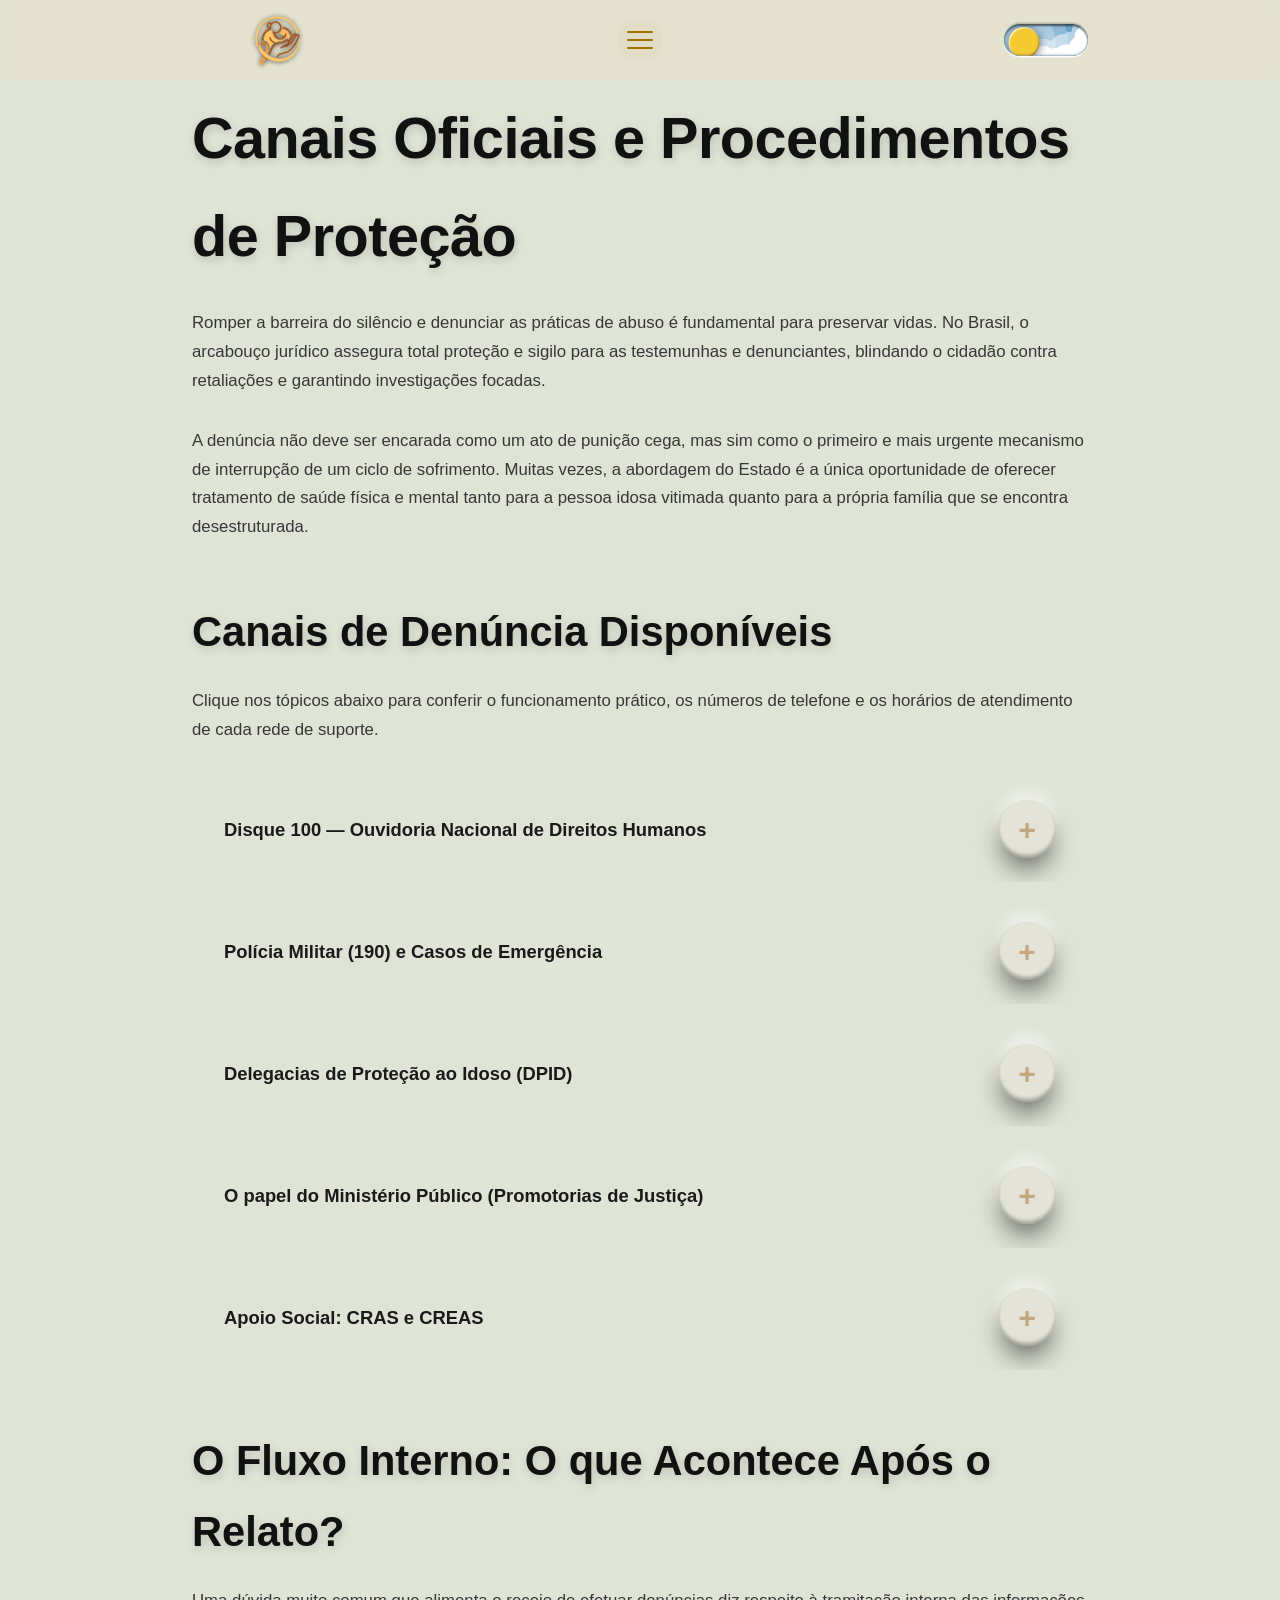
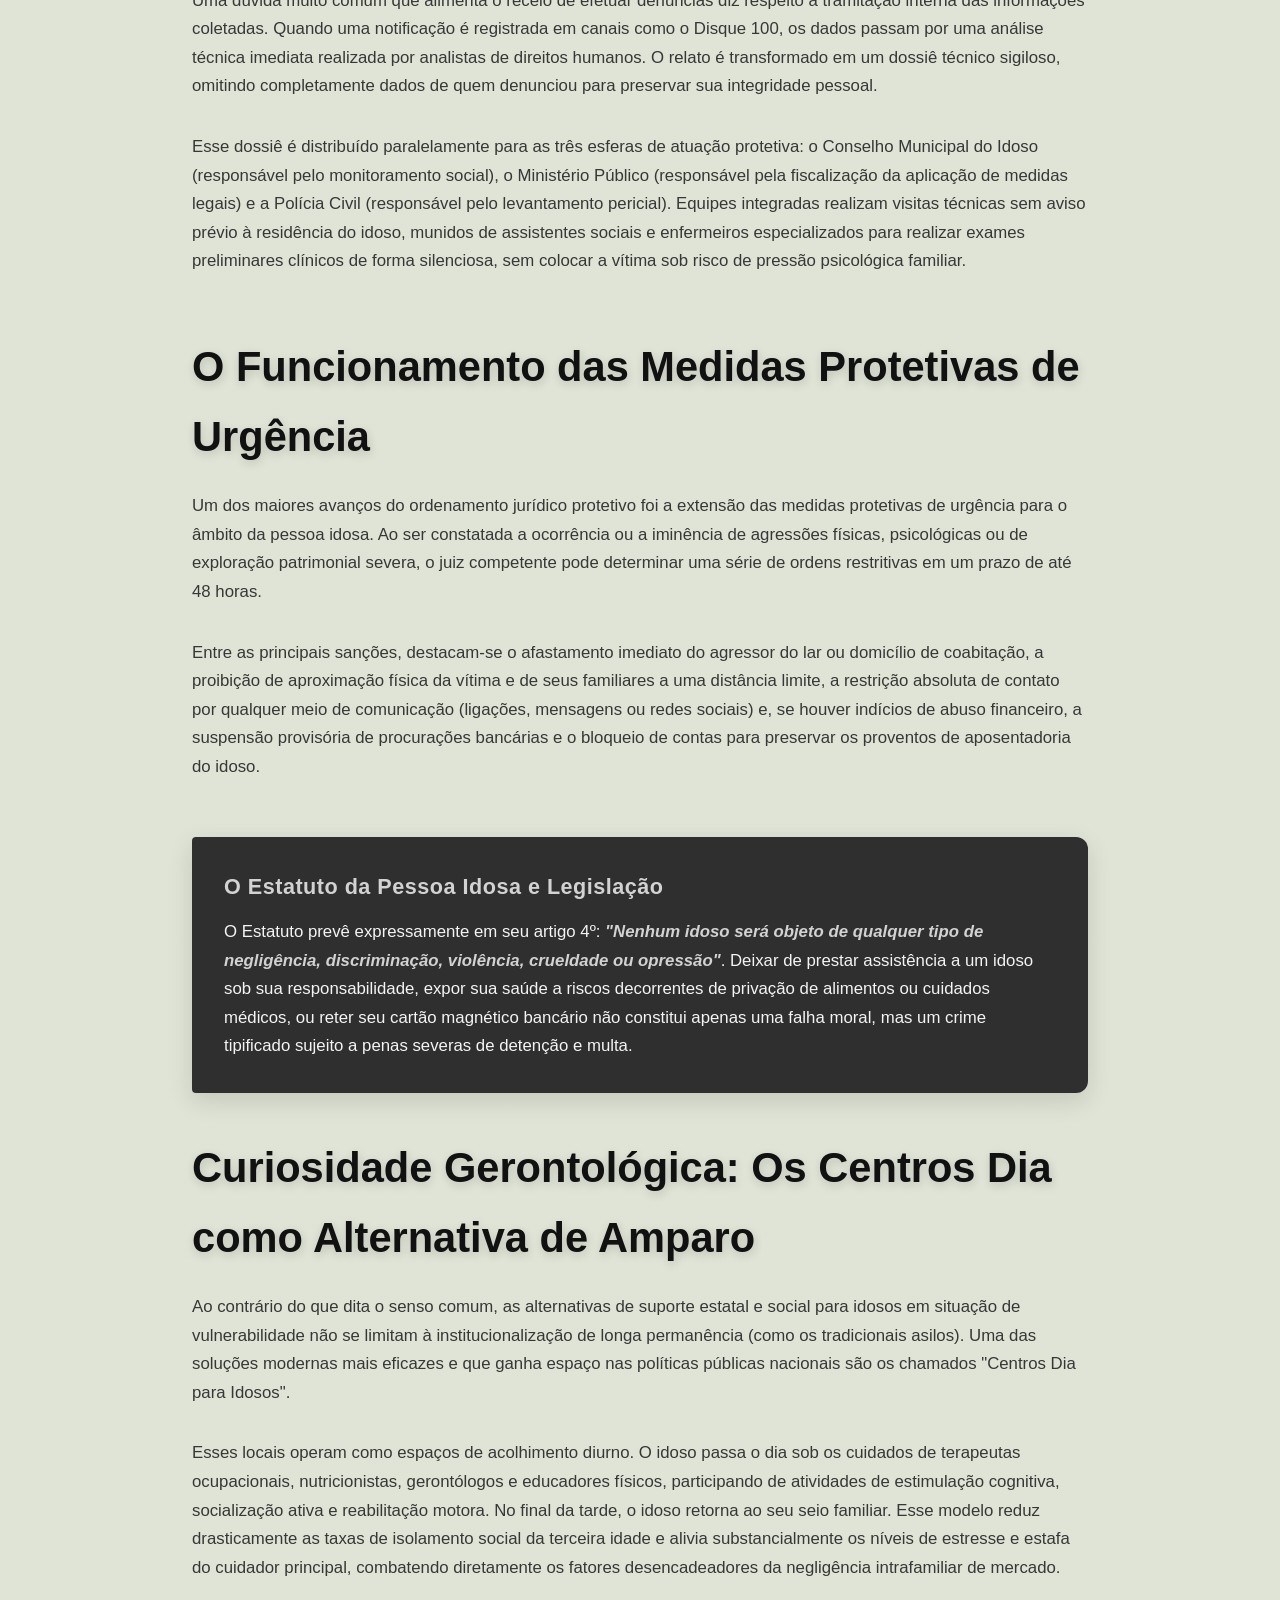
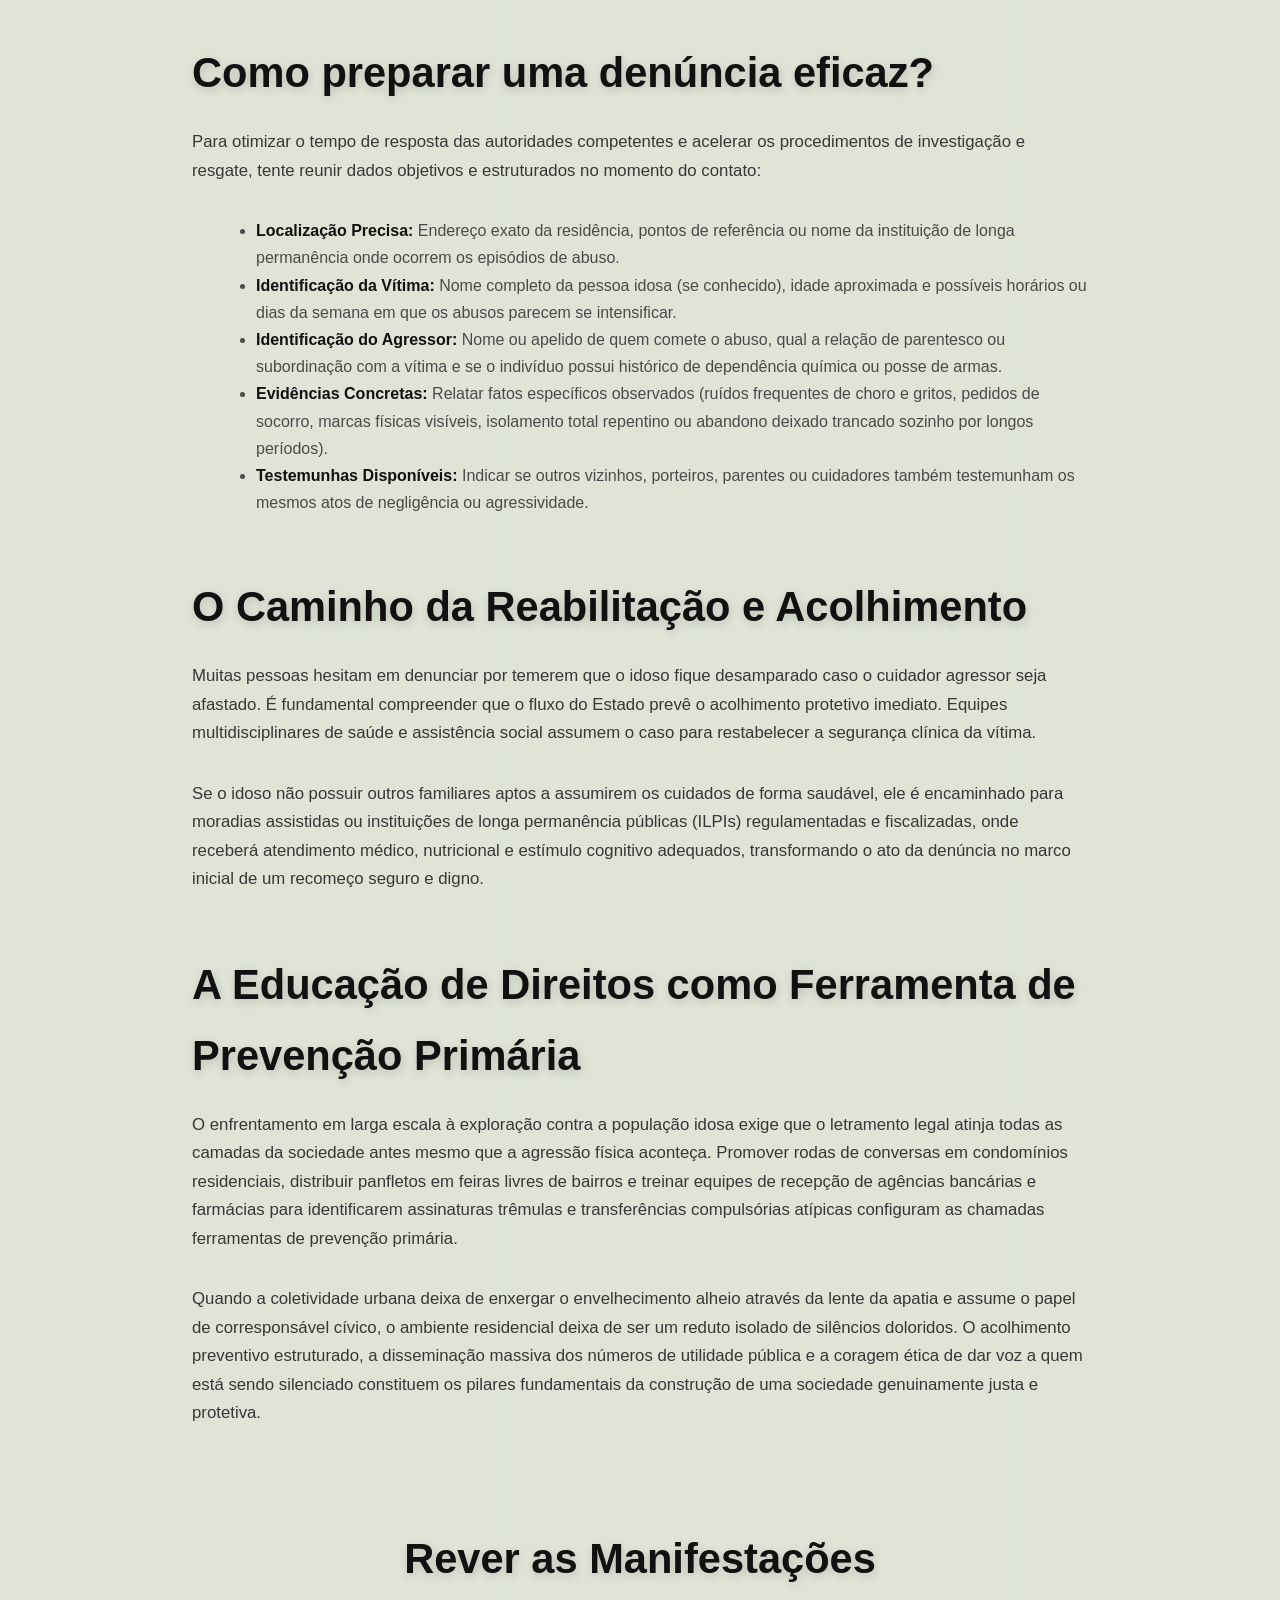
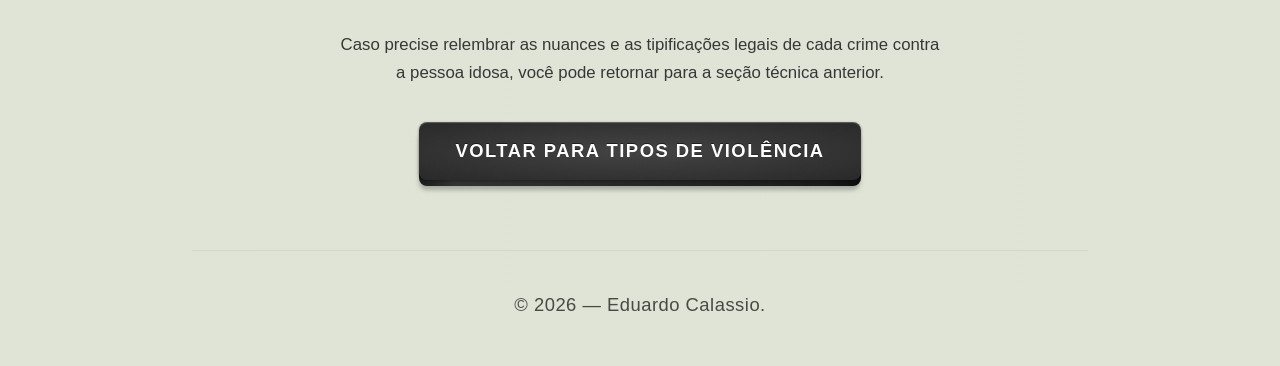
==== denuncie.html @ 426f98dd "first commit" ====
<!DOCTYPE html>
<html lang="pt-BR">

<head>
    <meta charset="UTF-8">
    <meta name="viewport" content="width=device-width, initial-scale=1.0">
    <title>Canais de Denúncia e Redes de Apoio — Agir</title>
    <link rel="stylesheet" href="style.css">
</head>

<body>

    <header id="mainHeader">
    <nav class="navbar-container">
        <div class="nav-column left">
            <a href="index.html" class="logo-nav">
                <img src="assets/logo (2).png" alt="Logotipo">
            </a>
        </div>

        <div class="nav-column center">
            <button class="menu-toggle" id="menuToggle" aria-label="Abrir menu de navegação">
                <span class="bar"></span>
                <span class="bar"></span>
                <span class="bar"></span>
            </button>
        </div>

        <div class="nav-column right">
            <button class="toggle theme-toggle-btn" id="theme-toggle" aria-pressed="false" title="Toggle Dark Mode">
                <span class="toggle__content">
                    <svg aria-hidden="true" class="toggle__backdrop" xmlns="http://www.w3.org/2000/svg" fill="none" viewBox="0 0 290 228">
                        <g class="clouds">
                            <path fill="#D9D9D9" d="M335 147.5c0 27.89-22.61 50.5-50.5 50.5a50.78 50.78 0 0 1-9.29-.853c-2.478 12.606-10.595 23.188-21.615 29.011C245.699 243.749 228.03 256 207.5 256a50.433 50.433 0 0 1-16.034-2.599A41.811 41.811 0 0 1 166 262a41.798 41.798 0 0 1-22.893-6.782A42.21 42.21 0 0 1 135 256a41.82 41.82 0 0 1-19.115-4.592A41.84 41.84 0 0 1 88 262c-1.827 0-3.626-.117-5.391-.343C74.911 270.448 63.604 276 51 276c-23.196 0-42-18.804-42-42s18.804-42 42-42c1.827 0 3.626.117 5.391.343C64.089 183.552 75.396 178 88 178a41.819 41.819 0 0 1 19.115 4.592C114.532 176.002 124.298 172 135 172a41.798 41.798 0 0 1 22.893 6.782 42.066 42.066 0 0 1 7.239-.773C174.137 164.159 189.749 155 207.5 155c.601 0 1.199.01 1.794.031A41.813 41.813 0 0 1 234 147h.002c.269-27.66 22.774-50 50.498-50 27.89 0 50.5 22.61 50.5 50.5Z" />
                        </g>
                    </svg>
                    <span aria-hidden="true" class="pilot__container">
                        <span class="pilot-bear">
                            <svg xmlns="http://www.w3.org/2000/svg" xmlns:xlink="http://www.w3.org/1999/xlink" fill="none" viewBox="0 0 1448 938">
                                <mask id="a" fill="#fff"><path fill-rule="evenodd" d="M869.02 210.61c16.067-3.967 27.98-18.476 27.98-35.768C897 154.495 880.505 138 860.158 138c-14.337 0-26.761 8.19-32.85 20.146C815.313 151.674 801.586 148 787 148h-20c-14.52 0-28.19 3.641-40.146 10.059C720.749 146.15 708.351 138 694.048 138c-20.347 0-36.842 16.495-36.842 36.842 0 17.222 11.818 31.685 27.787 35.72A85.104 85.104 0 0 0 682 233v225c0 12.15 9.85 22 22 22h44c12.15 0 22-9.85 22-22v-28.69a41.072 41.072 0 0 0 14 .174V458c0 12.15 9.85 22 22 22h44c12.15 0 22-9.85 22-22v-74.797a28.992 28.992 0 0 0 6.946-5.137l44.548-44.548c11.325-11.325 11.325-29.687 0-41.012s-29.687-11.325-41.012 0L872 302.988V233a85.094 85.094 0 0 0-2.98-22.39Z" clip-rule="evenodd"/></mask>
                                <path fill="#AF7128" fill-rule="evenodd" d="M869.02 210.61c16.067-3.967 27.98-18.476 27.98-35.768C897 154.495 880.505 138 860.158 138c-14.337 0-26.761 8.19-32.85 20.146C815.313 151.674 801.586 148 787 148h-20c-14.52 0-28.19 3.641-40.146 10.059C720.749 146.15 708.351 138 694.048 138c-20.347 0-36.842 16.495-36.842 36.842 0 17.222 11.818 31.685 27.787 35.72A85.104 85.104 0 0 0 682 233v225c0 12.15 9.85 22 22 22h44c12.15 0 22-9.85 22-22v-28.69a41.072 41.072 0 0 0 14 .174V458c0 12.15 9.85 22 22 22h44c12.15 0 22-9.85 22-22v-74.797a28.992 28.992 0 0 0 6.946-5.137l44.548-44.548c11.325-11.325 11.325-29.687 0-41.012s-29.687-11.325-41.012 0L872 302.988V233a85.094 85.094 0 0 0-2.98-22.39Z" clip-rule="evenodd"/>
                                <path fill="#000" d="m869.02 210.61-5.789 1.577-1.614-5.929 5.965-1.473 1.438 5.825Zm-41.712-52.464 5.347 2.723-2.789 5.476-5.407-2.918 2.849-5.281Zm-100.454-.087 2.838 5.287-5.388 2.892-2.789-5.442 5.339-2.737Zm-41.861 52.503 1.47-5.817 5.928 1.498-1.61 5.899-5.788-1.58ZM770 429.31h-6v-7.218l7.097 1.319L770 429.31Zm14 .174-.95-5.925 6.95-1.114v7.039h-6Zm88-46.281h-6v-3.613l3.194-1.69 2.806 5.303Zm6.946-5.137 4.243 4.243-4.243-4.243Zm44.548-44.548-4.243-4.242 4.243 4.242Zm0-41.012 4.243-4.242-4.243 4.242Zm-41.012 0 4.242 4.243-4.242-4.243ZM872 302.988l4.243 4.243L866 317.473v-14.485h6Zm31-128.146c0 20.116-13.859 36.98-32.541 41.593l-2.877-11.65c13.45-3.321 23.418-15.476 23.418-29.943h12ZM860.158 132C883.819 132 903 151.181 903 174.842h-12C891 157.808 877.192 144 860.158 144v-12Zm-38.197 23.424C829.034 141.535 843.478 132 860.158 132v12c-11.993 0-22.399 6.845-27.503 16.869l-10.694-5.445ZM787 142c15.605 0 30.309 3.933 43.157 10.866l-5.698 10.561C813.318 157.415 800.567 154 787 154v-12Zm-20 0h20v12h-20v-12Zm-42.984 10.773C736.823 145.897 751.465 142 767 142v12c-13.506 0-26.203 3.384-37.308 9.346l-5.676-10.573ZM694.048 132c16.64 0 31.054 9.488 38.145 23.322l-10.678 5.474C716.397 150.812 706.013 144 694.048 144v-12Zm-42.842 42.842c0-23.661 19.181-42.842 42.842-42.842v12c-17.033 0-30.842 13.808-30.842 30.842h-12Zm32.317 41.537c-18.569-4.692-32.317-21.502-32.317-41.537h12c0 14.409 9.888 26.524 23.257 29.903l-2.94 11.634ZM676 233c0-8.305 1.114-16.36 3.205-24.018l11.576 3.16A79.096 79.096 0 0 0 688 233h-12Zm0 133V233h12v133h-12Zm0 45v-45h12v45h-12Zm0 47v-47h12v47h-12Zm28 28c-15.464 0-28-12.536-28-28h12c0 8.837 7.163 16 16 16v12Zm44 0h-44v-12h44v12Zm28-28c0 15.464-12.536 28-28 28v-12c8.837 0 16-7.163 16-16h12Zm0-28.69V458h-12v-28.69h12Zm1.5 6.69c-2.925 0-5.798-.27-8.597-.791l2.194-11.798a34.98 34.98 0 0 0 6.403.589v12Zm7.45-.592a47.08 47.08 0 0 1-7.45.592v-12c1.887 0 3.74-.151 5.55-.441l1.9 11.849ZM778 458v-28.516h12V458h-12Zm28 28c-15.464 0-28-12.536-28-28h12c0 8.837 7.163 16 16 16v12Zm44 0h-44v-12h44v12Zm28-28c0 15.464-12.536 28-28 28v-12c8.837 0 16-7.163 16-16h12Zm0-47v47h-12v-47h12Zm0-27.797V411h-12v-27.797h12Zm-8.806-5.303a23.032 23.032 0 0 0 5.51-4.076l8.485 8.485a35.013 35.013 0 0 1-8.382 6.197l-5.613-10.606Zm5.51-4.076 44.547-44.548 8.486 8.485-44.548 44.548-8.485-8.485Zm44.547-44.548c8.982-8.982 8.982-23.545 0-32.527l8.486-8.485c13.668 13.668 13.668 35.829 0 49.497l-8.486-8.485Zm0-32.527c-8.982-8.982-23.545-8.982-32.527 0l-8.485-8.485c13.668-13.669 35.829-13.669 49.498 0l-8.486 8.485Zm-32.527 0-10.481 10.482-8.486-8.486 10.482-10.481 8.485 8.485ZM878 233v69.988h-12V233h12Zm-3.191-23.966A91.065 91.065 0 0 1 878 233h-12c0-7.212-.965-14.189-2.769-20.813l11.578-3.153Z" mask="url(#a)"/>
                                <path fill="#FF1E1E" d="M821.678 205.665h-88.371v13.25h88.371z"/>
                                <path fill="#000" fill-rule="evenodd" d="M709.7 164.481c-17.939 14.394-28.018 37.148-28.018 57.504h61.648c.087-13.669 11.194-24.723 24.883-24.723h18.56c13.689 0 24.796 11.054 24.883 24.723H873c0-20.356-10.078-43.11-28.018-57.504C827.043 150.086 802.711 142 777.341 142c-25.37 0-49.701 8.086-67.641 22.481Z" clip-rule="evenodd"/>
                                <path fill="url(#b)" fill-opacity=".4" fill-rule="evenodd" d="M709.7 164.481c-17.939 14.394-28.018 37.148-28.018 57.504h61.648c.087-13.669 11.194-24.723 24.883-24.723h18.56c13.689 0 24.796 11.054 24.883 24.723H873c0-20.356-10.078-43.11-28.018-57.504C827.043 150.086 802.711 142 777.341 142c-25.37 0-49.701 8.086-67.641 22.481Z" clip-rule="evenodd"/>
                                <circle cx="8.079" cy="8.079" r="8.079" fill="#000" transform="matrix(-1 0 0 1 730.414 240)"/>
                                <circle cx="8.079" cy="8.079" r="8.079" fill="#000" transform="matrix(-1 0 0 1 839 240)"/>
                                <path fill="#000" d="M755.835 262.683c0 8.21 9.868 17.451 20.845 17.451 10.977 0 20.845-9.241 20.845-17.451s-9.868-12.281-20.845-12.281c-10.977 0-20.845 4.071-20.845 12.281Z"/>
                                <path stroke="#000" stroke-linecap="round" stroke-width="6" d="M738 464v12m-24-12v12m127-12v12m-24-12v12"/>
                                <path fill="#707070" stroke="#000" stroke-width="6" d="M687 370v16h183v-16zm0-54v16h183v-16z"/>
                                <path fill="#D9D9D9" stroke="#000" stroke-width="6" d="M795 370h-28v16h28zm76-69h-16v95h16zm-172 0h-16v95h16z"/>
                                <rect width="74.266" height="52" x="-3" y="3" fill="#AF7128" stroke="#000" stroke-width="6" rx="26" transform="matrix(-1 0 0 1 732 316)"/>
                                <path fill="#000" d="M722 354a3 3 0 1 1 0-6v6Zm12 0h-12v-6h12v6Zm-12-12a3 3 0 1 1 0-6v6Zm12 0h-12v-6h12v6Z"/>
                                <path fill="#494949" d="m323.749 728.949 12.392-12.694 157.087 153.35-12.392 12.694z"/>
                                <path fill="#494949" d="m468.695 876.651-11.898-13.158 162.83-147.237 11.899 13.158z"/>
                                <path fill="#6FB7D6" fill-opacity=".53" d="M415 372.657 643.398 213v159.657H415Z"/>
                                <path fill="url(#c)" fill-opacity=".4" d="M415 372.657 643.398 213v159.657H415Z"/>
                                <path fill="#000" d="M59.871 212.892H95.35v656.367H59.871z"/>
                                <path fill="#000" d="M106.438 523.336v35.479H59.871v-35.479z"/>
                                <path fill="#FE1616" d="M59.871 212.892H95.35v35.479H59.871zm0 620.888H95.35v35.479H59.871z"/>
                                <ellipse cx="59.871" cy="539.966" fill="url(#d)" rx="59.871" ry="38.806"/>
                                <path fill="#5B5B5B" d="M106.438 441.29h53.219v199.571h-53.219z"/>
                                <path fill="#D9D9D9" fill-rule="evenodd" d="M1359.3 372.549H159.657v337.053H949.06l410.24-236.853v-100.2Z" clip-rule="evenodd"/>
                                <path fill="url(#e)" fill-opacity=".4" fill-rule="evenodd" d="M1359.3 372.549H159.657v337.053H949.06l410.24-236.853v-100.2Z" clip-rule="evenodd"/>
                                <path fill="url(#f)" d="M281.617 408.028h263.877v263.877H281.617z"/>
                                <path fill="#FF0B0B" d="M192.919 709.602h443.492V798.3H192.919z"/>
                                <path fill="url(#g)" fill-opacity=".3" d="M192.919 709.602h443.492V798.3H192.919z"/>
                                <path fill="#FF0B0B" d="M192.919.016h443.492v88.698H192.919z"/>
                                <path fill="url(#h)" fill-opacity=".28" d="M192.919.016h443.492v88.698H192.919z"/>
                                <path fill="#FF0B0B" d="M1175.25 396.941h221.746v44.349H1175.25z"/>
                                <path fill="url(#i)" fill-opacity=".2" d="M1175.25 396.941h221.746v44.349H1175.25z"/>
                                <path fill="#F20000" d="M1301.65 212.892H1448l-90.92 159.657h-148.57l93.14-159.657Z"/>
                                <path fill="url(#j)" fill-opacity=".2" d="M1301.65 212.892H1448l-90.92 159.657h-148.57l93.14-159.657Z"/>
                                <circle cx="476.754" cy="869.259" r="68.741" fill="url(#k)"/>
                                <path fill="#494949" d="M223.963 88.714h33.262v620.888h-33.262zm345.923 0h33.262v620.888h-33.262z"/>
                                <defs>
                                    <linearGradient id="b" x1="682" x2="860" y1="205" y2="182" gradientUnits="userSpaceOnUse"><stop stop-color="#fff"/><stop offset=".375" stop-color="#fff" stop-opacity="0"/></linearGradient>
                                    <linearGradient id="c" x1="444" x2="643" y1="325" y2="321" gradientUnits="userSpaceOnUse"><stop stop-color="#fff"/><stop offset=".443" stop-color="#fff" stop-opacity="0"/></linearGradient>
                                    <linearGradient id="d" x1="0" x2="119.743" y1="541.075" y2="541.075" gradientUnits="userSpaceOnUse"><stop offset=".25" stop-color="#FF2626"/><stop offset=".25"/></linearGradient>
                                    <linearGradient id="e" x1="1232" x2="160" y1="521" y2="521" gradientUnits="userSpaceOnUse"><stop/><stop offset="1" stop-opacity="0"/></linearGradient>
                                    <linearGradient id="g" x1="626" x2="208" y1="754" y2="754" gradientUnits="userSpaceOnUse"><stop/><stop offset="1" stop-opacity="0"/></linearGradient>
                                    <linearGradient id="h" x1="636" x2="193" y1="44" y2="44" gradientUnits="userSpaceOnUse"><stop/><stop offset="1" stop-opacity="0"/></linearGradient>
                                    <linearGradient id="i" x1="1380" x2="1028" y1="419" y2="419" gradientUnits="userSpaceOnUse"><stop/><stop offset="1" stop-opacity="0"/></linearGradient>
                                    <linearGradient id="j" x1="1362" x2="1156" y1="273" y2="279" gradientUnits="userSpaceOnUse"><stop/><stop offset="1" stop-opacity="0"/></linearGradient>
                                    <radialGradient id="k" cx="0" cy="0" r="1" gradientTransform="rotate(90 -196.253 673.007) scale(68.7412)" gradientUnits="userSpaceOnUse"><stop offset=".51" stop-color="#fff"/><stop offset=".51"/></radialGradient>
                                    <pattern id="f" width="1" height="1" patternContentUnits="objectBoundingBox"><use xlink:href="#l" transform="scale(.0033)"/></pattern>
                                    <image xlink:href="[data-uri]" id="l" width="300" height="300"/></defs>
                            </svg>
                        </span>
                    </span>
                    <svg aria-hidden="true" class="toggle__backdrop" xmlns="http://www.w3.org/2000/svg" fill="none" viewBox="0 0 290 228">
                        <g class="clouds">
                            <path fill="#fff" d="M328 167.5c0 15.214-7.994 28.56-20.01 36.068.007.31.01.621.01.932 0 23.472-19.028 42.5-42.5 42.5-3.789 0-7.461-.496-10.957-1.426C249.671 263.676 233.141 277 213.5 277a42.77 42.77 0 0 1-7.702-.696C198.089 284.141 187.362 289 175.5 289a42.338 42.338 0 0 1-27.864-10.408A42.411 42.411 0 0 1 133.5 281c-4.36 0-8.566-.656-12.526-1.876C113.252 287.066 102.452 292 90.5 292a42.388 42.388 0 0 1-15.8-3.034A42.316 42.316 0 0 1 48.5 298C25.028 298 6 278.972 6 255.5S25.028 213 48.5 213a42.388 42.388 0 0 1 15.8 3.034A42.316 42.316 0 0 1 90.5 207c4.36 0 8.566.656 12.526 1.876C110.748 200.934 121.548 196 133.5 196a42.338 42.338 0 0 1 27.864 10.408A42.411 42.411 0 0 1 175.5 204c2.63 0 5.204.239 7.702.696C190.911 196.859 201.638 192 213.5 192c3.789 0 7.461.496 10.957 1.426 2.824-10.491 9.562-19.377 18.553-24.994-.007-.31-.01-.621-.01-.932 0-23.472 19.028-42.5 42.5-42.5s42.5 19.028 42.5 42.5Z" />
                        </g>
                    </svg>
                    <span class="toggle__indicator-wrapper">
                        <span class="toggle__indicator">
                            <span class="toggle__star">
                                <span class="sun">
                                    <span class="moon">
                                        <span class="moon__crater"></span>
                                        <span class="moon__crater"></span>
                                        <span class="moon__crater"></span>
                                    </span>
                                </span>
                            </span>
                        </span>
                    </span>
                    <svg aria-hidden="true" class="toggle__backdrop" xmlns="http://www.w3.org/2000/svg" fill="none" viewBox="0 0 290 228">
                        <g><g class="stars"><g><path fill="#fff" fill-rule="evenodd" d="M61 11.5a.75.75 0 0 1 .721.544l.813 2.846a3.75 3.75 0 0 0 2.576 2.576l2.846.813a.75.75 0 0 1 0 1.442l-2.846.813a3.749 3.749 0 0 0-2.576 2.576l-.813 2.846a.75.75 0 0 1-1.442 0l-.813-2.846a3.749 3.749 0 0 0-2.576-2.576l-2.846-.813a.75.75 0 0 1 0-1.442l2.846-.813a3.749 3.749 0 0 0 2.576-2.576l.813-2.846A.75.75 0 0 1 61 11.5Z" clip-rule="evenodd" /></g><g><path fill="#fff" fill-rule="evenodd" d="M62.5 45.219a.329.329 0 0 1 .315.238l.356 1.245a1.641 1.641 0 0 0 1.127 1.127l1.245.356a.328.328 0 0 1 0 .63l-1.245.356a1.641 1.641 0 0 0-1.127 1.127l-.356 1.245a.328.328 0 0 1-.63 0l-.356-1.245a1.641 1.641 0 0 0-1.127-1.127l-1.245-.356a.328.328 0 0 1 0-.63l1.245-.356a1.641 1.641 0 0 0 1.127-1.127l.356-1.245a.328.328 0 0 1 .315-.238Z" clip-rule="evenodd" /></g><g><path fill="#fff" fill-rule="evenodd" d="M32 31.188a.28.28 0 0 1 .27.204l.305 1.067a1.405 1.405 0 0 0 .966.966l1.068.305a.28.28 0 0 1 0 .54l-1.068.305a1.405 1.405 0 0 0-.966.966l-.305 1.068a.28.28 0 0 1-.54 0l-.305-1.068a1.406 1.406 0 0 0-.966-.966l-1.067-.305a.28.28 0 0 1 0-.54l1.067-.305a1.406 1.406 0 0 0 .966-.966l.305-1.068a.281.281 0 0 1 .27-.203Z" clip-rule="evenodd" /></g><g><path fill="#fff" fill-rule="evenodd" d="M41.5 74.219a.329.329 0 0 1 .315.238l.356 1.245a1.641 1.641 0 0 0 1.127 1.127l1.245.356a.328.328 0 0 1 0 .63l-1.245.356a1.641 1.641 0 0 0-1.127 1.127l-.356 1.245a.328.328 0 0 1-.63 0l-.356-1.245a1.641 1.641 0 0 0-1.127-1.127l-1.245-.356a.328.328 0 0 1 0-.63l1.245-.356a1.641 1.641 0 0 0 1.127-1.127l.356-1.245a.328.328 0 0 1 .315-.238Z" clip-rule="evenodd" /></g><g><path fill="#fff" fill-rule="evenodd" d="M34 83.188a.28.28 0 0 1 .27.203l.305 1.068a1.405 1.405 0 0 0 .966.966l1.068.305a.28.28 0 0 1 0 .54l-1.068.305a1.405 1.405 0 0 0-.966.966l-.305 1.068a.28.28 0 0 1-.54 0l-.305-1.068a1.406 1.406 0 0 0-.966-.966l-1.068-.305a.28.28 0 0 1 0-.54l1.068-.305a1.406 1.406 0 0 0 .966-.966l.305-1.068a.281.281 0 0 1 .27-.204Z" clip-rule="evenodd" /></g><g><path fill="#fff" fill-rule="evenodd" d="M63 89.25a.375.375 0 0 1 .36.272l.407 1.423a1.874 1.874 0 0 0 1.288 1.288l1.423.406a.374.374 0 0 1 0 .722l-1.423.406a1.874 1.874 0 0 0-1.288 1.288l-.407 1.423a.374.374 0 0 1-.72 0l-.407-1.423a1.874 1.874 0 0 0-1.288-1.288l-1.423-.406a.374.374 0 0 1 0-.722l1.423-.406a1.874 1.874 0 0 0 1.288-1.288l.407-1.423a.376.376 0 0 1 .36-.272Z" clip-rule="evenodd" /></g><g><path fill="#fff" fill-rule="evenodd" d="M110.5 53.156a.236.236 0 0 1 .225.17l.254.89a1.174 1.174 0 0 0 .805.805l.89.254a.23.23 0 0 1 .122.084.233.233 0 0 1-.122.366l-.89.254a1.167 1.167 0 0 0-.805.805l-.254.89a.232.232 0 0 1-.225.17.235.235 0 0 1-.225-.17l-.254-.89a1.174 1.174 0 0 0-.805-.805l-.89-.254a.23.23 0 0 1-.122-.084.233.233 0 0 1 .122-.366l.89-.254a1.167 1.167 0 0 0 .805-.805l.254-.89a.232.232 0 0 1 .225-.17Z" clip-rule="evenodd" /></g><g><path fill="#fff" fill-rule="evenodd" d="M120 27.188a.279.279 0 0 1 .27.204l.305 1.067a1.41 1.41 0 0 0 .966.966l1.067.305a.283.283 0 0 1 .148.1.286.286 0 0 1 0 .34.283.283 0 0 1-.148.1l-1.067.305a1.403 1.403 0 0 0-.966.966l-.305 1.067a.279.279 0 0 1-.439.147.275.275 0 0 1-.101-.147l-.305-1.067a1.41 1.41 0 0 0-.966-.966l-1.068-.305a.284.284 0 0 1-.147-.1.286.286 0 0 1 0-.34.284.284 0 0 1 .147-.1l1.068-.305a1.405 1.405 0 0 0 .966-.966l.305-1.067a.279.279 0 0 1 .27-.204Z" clip-rule="evenodd" /></g><g><path fill="#fff" fill-rule="evenodd" d="M155 28.5a.753.753 0 0 1 .721.544l.813 2.846a3.746 3.746 0 0 0 2.576 2.576l2.846.813a.747.747 0 0 1 .543.721.75.75 0 0 1-.543.721l-2.846.813a3.75 3.75 0 0 0-2.576 2.576l-.813 2.846a.747.747 0 0 1-.721.543.749.749 0 0 1-.721-.543l-.813-2.846a3.746 3.746 0 0 0-2.576-2.576l-2.846-.813a.747.747 0 0 1-.543-.721.75.75 0 0 1 .543-.721l2.846-.813a3.75 3.75 0 0 0 2.576-2.576l.813-2.846A.751.751 0 0 1 155 28.5Z" clip-rule="evenodd" /></g><g><path fill="#fff" fill-rule="evenodd" d="M147 60.25a.377.377 0 0 1 .36.272l.407 1.423a1.883 1.883 0 0 0 1.288 1.288l1.423.407a.375.375 0 0 1 0 .72l-1.423.407a1.875 1.875 0 0 0-1.288 1.288l-.407 1.423a.371.371 0 0 1-.36.272.377.377 0 0 1-.36-.272l-.407-1.423a1.883 1.883 0 0 0-1.288-1.288l-1.423-.406a.375.375 0 0 1 0-.722l1.423-.406a1.875 1.875 0 0 0 1.288-1.288l.407-1.423a.372.372 0 0 1 .36-.272Z" clip-rule="evenodd" /></g><g><path fill="#fff" fill-rule="evenodd" d="M125.5 76.344a.513.513 0 0 1 .496.374l.559 1.956a2.574 2.574 0 0 0 1.771 1.771l1.956.56a.514.514 0 0 1 .27.805.514.514 0 0 1-.27.186l-1.956.559a2.57 2.57 0 0 0-1.771 1.77l-.559 1.957a.514.514 0 0 1-.806.27.514.514 0 0 1-.186-.27l-.559-1.956a2.574 2.574 0 0 0-1.771-1.771l-1.956-.56a.514.514 0 0 1-.27-.805.514.514 0 0 1 .27-.186l1.956-.559a2.57 2.57 0 0 0 1.771-1.77l.559-1.957a.515.515 0 0 1 .496-.374Z" clip-rule="evenodd" /></g>							</g>
						</g>
                    </svg>
                </span>
                <span class="astrobear__container">
                    <span class="astrobear">
                        <svg aria-hidden="true" xmlns="http://www.w3.org/2000/svg" fill="none" viewBox="0 0 316 432">
                            <circle cx="158" cy="143" r="140" fill="#444" /><circle cx="158" cy="143" r="140" fill="url(#aa)" fill-opacity=".2" /><circle cx="158" cy="143" r="140" stroke="#000" stroke-width="6" />
                            <path fill="#AF7128" fill-rule="evenodd" d="M65.98 159.61C49.913 155.643 38 141.134 38 123.842 38 103.495 54.495 87 74.842 87c14.337 0 26.761 8.19 32.85 20.146C119.687 100.674 133.414 97 148 97h20c14.52 0 28.19 3.641 40.146 10.059C214.251 95.15 226.65 87 240.952 87c20.347 0 36.842 16.495 36.842 36.842 0 17.222-11.818 31.685-27.787 35.72A85.104 85.104 0 0 1 253 182v66.56l10.054-10.054c11.325-11.325 29.687-11.325 41.012 0s11.325 29.687 0 41.012l-44.548 44.548a29.004 29.004 0 0 1-6.518 4.906V407c0 12.15-9.85 22-22 22h-44c-12.15 0-22-9.85-22-22v-28.69a41.072 41.072 0 0 1-14 .174V407c0 12.15-9.85 22-22 22H85c-12.15 0-22-9.85-22-22v-77.797a28.99 28.99 0 0 1-6.946-5.137l-44.548-44.548c-11.325-11.325-11.325-29.687 0-41.012 11.326-11.325 29.687-11.325 41.013 0L63 248.988V182a85.106 85.106 0 0 1 2.98-22.39Z" clip-rule="evenodd" />
                            <path fill="#000" d="m65.98 159.61 2.894.789a3.002 3.002 0 0 0-2.175-3.701l-.72 2.912Zm41.712-52.464-2.673 1.362a3 3 0 0 0 4.098 1.279l-1.425-2.641Zm100.454-.087-1.419 2.643a3 3 0 0 0 4.089-1.274l-2.67-1.369Zm41.861 52.503-.735-2.908a2.997 2.997 0 0 0-2.159 3.698l2.894-.79ZM253 248.56h-3a3 3 0 0 0 5.121 2.121L253 248.56Zm10.054-10.054-2.121-2.121 2.121 2.121Zm41.012 0-2.121 2.122 2.121-2.122Zm0 41.012 2.121 2.122-2.121-2.122ZM253 328.972l-1.448-2.627a3 3 0 0 0-1.552 2.627h3Zm-88 49.338h3a3 3 0 0 0-3.548-2.949l.548 2.949Zm-14 .174.475-2.963a3 3 0 0 0-3.475 2.963h3Zm-88-49.281h3a3 3 0 0 0-1.597-2.651L63 329.203Zm-6.946-5.137-2.121 2.121 2.121-2.121Zm-44.548-44.548-2.121 2.122 2.121-2.122Zm0-41.012 2.122 2.122-2.122-2.122Zm41.013 0-2.122 2.122 2.122-2.122ZM63 248.988l-2.121 2.121A2.999 2.999 0 0 0 66 248.988h-3ZM35 123.842c0 18.704 12.886 34.391 30.26 38.681l1.439-5.825C51.941 153.054 41 139.721 41 123.842h-6ZM74.842 84C52.838 84 35 101.838 35 123.842h6C41 105.151 56.151 90 74.842 90v-6Zm35.524 21.785C103.785 92.862 90.351 84 74.842 84v6c13.165 0 24.58 7.517 30.177 18.508l5.347-2.723ZM148 94c-15.095 0-29.311 3.803-41.733 10.506l2.85 5.281C120.685 103.544 133.924 100 148 100v-6Zm20 0h-20v6h20v-6Zm41.565 10.416C197.183 97.769 183.027 94 168 94v6c14.013 0 27.196 3.512 38.727 9.702l2.838-5.286ZM240.952 84c-15.471 0-28.878 8.82-35.476 21.691l5.34 2.737C216.427 97.481 227.819 90 240.952 90v-6Zm39.842 39.842c0-22.004-17.838-39.842-39.842-39.842v6c18.69 0 33.842 15.151 33.842 33.842h6Zm-30.052 38.629c17.269-4.364 30.052-20 30.052-38.629h-6c0 15.816-10.853 29.104-25.522 32.812l1.47 5.817ZM256 182a88.09 88.09 0 0 0-3.099-23.228l-5.788 1.58A82.082 82.082 0 0 1 250 182h6Zm0 66.56V182h-6v66.56h6Zm-.879 2.121 10.054-10.053-4.242-4.243-10.054 10.054 4.242 4.242Zm10.054-10.053c10.154-10.154 26.616-10.154 36.77 0l4.242-4.243c-12.496-12.497-32.758-12.497-45.254 0l4.242 4.243Zm36.77 0c10.153 10.153 10.153 26.615 0 36.769l4.242 4.243c12.497-12.497 12.497-32.758 0-45.255l-4.242 4.243Zm0 36.769-44.548 44.548 4.243 4.242 44.547-44.547-4.242-4.243Zm-44.548 44.548a26.013 26.013 0 0 1-5.845 4.4l2.896 5.255a32.006 32.006 0 0 0 7.192-5.413l-4.243-4.242ZM256 360v-31.028h-6V360h6Zm0 47v-47h-6v47h6Zm-25 25c13.807 0 25-11.193 25-25h-6c0 10.493-8.506 19-19 19v6Zm-44 0h44v-6h-44v6Zm-25-25c0 13.807 11.193 25 25 25v-6c-10.493 0-19-8.507-19-19h-6Zm0-28.69V407h6v-28.69h-6Zm-4.5 3.69c2.74 0 5.429-.253 8.048-.74l-1.096-5.899c-2.261.42-4.583.639-6.952.639v6Zm-6.975-.554c2.279.365 4.608.554 6.975.554v-6c-2.047 0-4.058-.163-6.025-.479l-.95 5.925ZM154 407v-28.516h-6V407h6Zm-25 25c13.807 0 25-11.193 25-25h-6c0 10.493-8.506 19-19 19v6Zm-44 0h44v-6H85v6Zm-25-25c0 13.807 11.193 25 25 25v-6c-10.493 0-19-8.507-19-19h-6Zm0-47v47h6v-47h-6Zm0-30.797V360h6v-30.797h-6Zm-6.067-3.016a32.008 32.008 0 0 0 7.664 5.668l2.806-5.303a26.002 26.002 0 0 1-6.228-4.607l-4.242 4.242ZM9.385 281.64l44.548 44.547 4.242-4.242-44.547-44.548-4.243 4.243Zm0-45.255c-12.497 12.497-12.497 32.758 0 45.255l4.243-4.243c-10.154-10.154-10.154-26.616 0-36.769l-4.243-4.243Zm45.255 0c-12.497-12.497-32.758-12.497-45.255 0l4.243 4.243c10.153-10.154 26.616-10.154 36.77 0l4.242-4.243Zm10.481 10.481L54.64 236.385l-4.243 4.243 10.482 10.481 4.242-4.243ZM60.001 182v66.988h6V182h-6Zm3.084-23.178A88.1 88.1 0 0 0 60 182h6c0-7.48 1.001-14.722 2.874-21.601l-5.789-1.577Z" />
                            <path fill="#fff" fill-rule="evenodd" d="M267.721 234.712C241.49 266.061 202.073 286 158 286c-43.749 0-82.91-19.647-109.141-50.598-11.328-8.104-27.18-7.069-37.353 3.104-11.325 11.325-11.325 29.687 0 41.012l44.548 44.548A28.99 28.99 0 0 0 63 329.203V407c0 12.15 9.85 22 22 22h44c12.15 0 22-9.85 22-22v-28.517c2.123.341 4.293.517 6.5.517 2.555 0 5.06-.236 7.5-.69V407c0 12.15 9.85 22 22 22h44c12.15 0 22-9.85 22-22V328.972a29.004 29.004 0 0 0 6.518-4.906l44.548-44.548c11.325-11.325 11.325-29.687 0-41.012-9.875-9.875-25.099-11.139-36.345-3.794Z" clip-rule="evenodd" />
                            <path fill="url(#bb)" fill-opacity=".5" fill-rule="evenodd" d="M267.721 234.712C241.49 266.061 202.073 286 158 286c-43.749 0-82.91-19.647-109.141-50.598-11.328-8.104-27.18-7.069-37.353 3.104-11.325 11.325-11.325 29.687 0 41.012l44.548 44.548A28.99 28.99 0 0 0 63 329.203V407c0 12.15 9.85 22 22 22h44c12.15 0 22-9.85 22-22v-28.517c2.123.341 4.293.517 6.5.517 2.555 0 5.06-.236 7.5-.69V407c0 12.15 9.85 22 22 22h44c12.15 0 22-9.85 22-22V328.972a29.004 29.004 0 0 0 6.518-4.906l44.548-44.548c11.325-11.325 11.325-29.687 0-41.012-9.875-9.875-25.099-11.139-36.345-3.794Z" clip-rule="evenodd" />
                            <path fill="#000" d="m267.721 234.712-1.64-2.511c-.248.162-.47.359-.66.586l2.3 1.925Zm-218.862.69 2.289-1.94a3.026 3.026 0 0 0-.544-.5l-1.745 2.44Zm-37.353 3.104 2.122 2.121-2.122-2.121Zm0 41.012-2.121 2.122 2.121-2.122Zm44.548 44.548-2.121 2.121 2.121-2.121ZM63 329.203h3a2.999 2.999 0 0 0-1.597-2.651L63 329.203Zm88 49.28.475-2.962a3 3 0 0 0-3.475 2.962h3Zm14-.173h3a3 3 0 0 0-3.548-2.949l.548 2.949Zm88-49.338-1.448-2.627a3 3 0 0 0-1.552 2.627h3Zm51.066-49.454 2.121 2.122-2.121-2.122Zm0-41.012-2.121 2.121 2.121-2.121Zm-38.645-5.719C239.735 263.484 201.148 283 158 283v6c44.999 0 85.245-20.361 112.022-52.362l-4.601-3.851ZM158 283c-42.831 0-81.167-19.23-106.852-49.538l-4.578 3.879C73.347 268.937 113.332 289 158 289v-6ZM13.628 240.627c9.118-9.118 23.331-10.049 33.486-2.785l3.49-4.88c-12.502-8.944-29.991-7.805-41.219 3.423l4.243 4.242Zm0 36.77c-10.154-10.154-10.154-26.616 0-36.77l-4.243-4.242c-12.497 12.497-12.497 32.758 0 45.255l4.243-4.243Zm44.547 44.548-44.547-44.548-4.243 4.242 44.548 44.547 4.242-4.242Zm6.228 4.607a26.002 26.002 0 0 1-6.228-4.607l-4.242 4.242a32.008 32.008 0 0 0 7.664 5.668l2.806-5.303ZM66 360v-30.797h-6V360h6Zm0 47v-47h-6v47h6Zm19 19c-10.493 0-19-8.507-19-19h-6c0 13.807 11.193 25 25 25v-6Zm44 0H85v6h44v-6Zm19-19c0 10.493-8.506 19-19 19v6c13.807 0 25-11.193 25-25h-6Zm0-28.517V407h6v-28.517h-6Zm9.5-2.483c-2.047 0-4.058-.163-6.025-.479l-.95 5.925c2.279.365 4.608.554 6.975.554v-6Zm6.952-.639c-2.261.42-4.583.639-6.952.639v6c2.74 0 5.429-.253 8.048-.74l-1.096-5.899ZM168 407v-28.69h-6V407h6Zm19 19c-10.493 0-19-8.507-19-19h-6c0 13.807 11.193 25 25 25v-6Zm44 0h-44v6h44v-6Zm19-19c0 10.493-8.506 19-19 19v6c13.807 0 25-11.193 25-25h-6Zm0-47v47h6v-47h-6Zm0-31.028V360h6v-31.028h-6Zm7.397-7.027a26.043 26.043 0 0 1-5.845 4.4l2.896 5.255a32.036 32.036 0 0 0 7.192-5.413l-4.243-4.242Zm44.548-44.548-44.548 44.548 4.243 4.242 44.547-44.547-4.242-4.243Zm0-36.77c10.153 10.154 10.153 26.616 0 36.77l4.242 4.243c12.497-12.497 12.497-32.758 0-45.255l-4.242 4.242Zm-32.583-3.403c10.081-6.585 23.732-5.447 32.583 3.403l4.242-4.242c-10.898-10.899-27.697-12.29-40.106-4.184l3.281 5.023Z" />
                            <path fill="#000" d="M292.654 245.606a3 3 0 1 1-4.243-4.242l4.243 4.242Zm8.485-8.485-8.485 8.485-4.243-4.242 8.485-8.486 4.243 4.243ZM301.208 254.161a3 3 0 1 1-4.242-4.243l4.242 4.243Zm8.486-8.485-8.486 8.485-4.242-4.243 8.485-8.485 4.243 4.243ZM21.919 246.606a3 3 0 1 0 4.242-4.242l-4.242 4.242Zm-8.486-8.485 8.486 8.485 4.242-4.242-8.485-8.486-4.243 4.243ZM13.364 255.161a3 3 0 1 0 4.243-4.243l-4.243 4.243Zm-8.485-8.485 8.485 8.485 4.243-4.243-8.486-8.485-4.242 4.243Z" />
                            <path fill="#FF1E1E" d="M113.322 154.665h88.371v13.25h-88.371z" />
                            <path fill="#000" fill-rule="evenodd" d="M225.3 113.481c17.939 14.394 28.018 37.148 28.018 57.504H191.67c-.087-13.669-11.194-24.723-24.883-24.723h-18.56c-13.689 0-24.796 11.054-24.883 24.723H62c0-20.356 10.078-43.11 28.018-57.504C107.957 99.087 132.289 91 157.659 91c25.37 0 49.701 8.087 67.641 22.481Z" clip-rule="evenodd" />
                            <circle cx="212.665" cy="197.079" r="8.079" fill="#000" /><circle cx="104.079" cy="197.079" r="8.079" fill="#000" />
                            <path fill="#000" d="M179.165 211.683c0 8.21-9.868 17.451-20.845 17.451-10.977 0-20.845-9.241-20.845-17.451 0-8.211 9.868-12.281 20.845-12.281 10.977 0 20.845 4.07 20.845 12.281Z" />
                            <path stroke="#000" stroke-linecap="round" stroke-width="6" d="M198 417v12M222 417v12M95 417v12M119 417v12" />
                            <circle cx="158" cy="143" r="140" fill="url(#cc)" stroke="#000" stroke-width="6" />
                            <g clip-path="url(#dd)"><path fill="#F5D949" stroke="#000" stroke-width="6" d="m217.543 305.943.704 1.692 1.826.146 12.818 1.027h.001a.17.17 0 0 1 .059.011l.002.001a.147.147 0 0 1 .037.065.15.15 0 0 1 .008.075l-.001.002c0 .001-.01.017-.041.044h-.001l-9.765 8.365-1.391 1.192.425 1.782 2.981 12.506h.001c.009.04.008.058.008.06l-.001.002a.148.148 0 0 1-.05.056.146.146 0 0 1-.069.031h-.002c-.002-.001-.02-.005-.054-.026l-10.974-6.702-1.564-.955-1.564.955-10.974 6.702a.177.177 0 0 1-.053.025l-.002.001c-.004-.001-.032-.005-.069-.032a.146.146 0 0 1-.051-.056l-.001-.002s-.001-.018.008-.058l.001-.001 2.981-12.506.425-1.782-1.391-1.192-9.765-8.365h-.001c-.031-.027-.04-.043-.041-.044l-.001-.002a.15.15 0 0 1 .008-.075.147.147 0 0 1 .037-.065l.002-.001a.17.17 0 0 1 .059-.011h.001l12.818-1.027 1.826-.146.704-1.692 4.938-11.875a.161.161 0 0 1 .028-.051l.001-.001a.146.146 0 0 1 .076-.016c.047 0 .072.013.076.016l.001.001c.001 0 .012.013.028.051l4.938 11.875Z" /></g>
                            <path stroke="#000" stroke-linecap="round" stroke-width="16" d="M56.884 247.116A143.01 143.01 0 0 0 158 289a143.002 143.002 0 0 0 101.116-41.884" />
                            <path stroke="#000" stroke-width="6" d="M65.035 404s25.382-6.618 41.965-6.5c17.059.121 43.035 7.5 43.035 7.5M164.012 403.977s25.961-5.606 42.932-5.472C224.402 398.642 251 405 251 405M25 290l7.769-4.072a57.001 57.001 0 0 0 25.067-26.121L62 251M254.363 252l3.867 7.873a57.002 57.002 0 0 0 25.452 25.746l8.694 4.394" />
                            <defs>
                                <linearGradient id="aa" x1="158" x2="158" y1="0" y2="286" gradientUnits="userSpaceOnUse"><stop offset=".219" /><stop offset="1" stop-color="#fff" /></linearGradient>
                                <linearGradient id="bb" x1="254" x2="100" y1="419" y2="325" gradientUnits="userSpaceOnUse"><stop stop-opacity=".98" /><stop offset="1" stop-opacity="0" /></linearGradient>
                                <radialGradient id="cc" cx="0" cy="0" r="1" gradientTransform="matrix(165.9998 58.9999 -60.6938 170.7657 210 171)" gradientUnits="userSpaceOnUse"><stop offset=".771" stop-color="#D9D9D9" stop-opacity="0" /><stop offset="1" stop-color="#fff" stop-opacity=".63" /></radialGradient>
                                <clipPath id="dd"><path fill="#fff" d="M189 291h47v45h-47z" /></clipPath>
                            </defs>
                        </svg>
                    </span>
                </span>
            </button>
        </div>
    </nav>

    <div class="nav-expanded-panel" id="expandedPanel">
        <div class="expanded-content">
            <ul class="expanded-links">
                <li><a href="index.html">Início</a></li>
                <li><a href="tipos.html">Tipos de Violência</a></li>
                <li><a href="denuncie.html">Como Denunciar</a></li>
            </ul>
        </div>
    </div>
</header>

    <main>
        <section>
            <h1>Canais Oficiais e Procedimentos de Proteção</h1>
            <p>Romper a barreira do silêncio e denunciar as práticas de abuso é fundamental para preservar vidas. No
                Brasil, o arcabouço jurídico assegura total proteção e sigilo para as testemunhas e denunciantes,
                blindando o cidadão contra retaliações e garantindo investigações focadas.</p>
            <p>A denúncia não deve ser encarada como um ato de punição cega, mas sim como o primeiro e mais urgente
                mecanismo de interrupção de um ciclo de sofrimento. Muitas vezes, a abordagem do Estado é a única
                oportunidade de oferecer tratamento de saúde física e mental tanto para a pessoa idosa vitimada quanto
                para a própria família que se encontra desestruturada.</p>
        </section>

        <section>
            <h2>Canais de Denúncia Disponíveis</h2>
            <p>Clique nos tópicos abaixo para conferir o funcionamento prático, os números de telefone e os horários de
                atendimento de cada rede de suporte.</p>

            <div class="glossary-group">
                <input type="checkbox" id="denuncia-1" class="glossary-toggle">
                <div class="glossary-item">
                    <label for="denuncia-1" class="glossary-trigger">Disque 100 — Ouvidoria Nacional de Direitos
                        Humanos</label>
                    <div class="glossary-animation-wrapper">
                        <div class="glossary-content">
                            <p>O <strong>Disque 100</strong> é a principal ferramenta pública de enfrentamento a
                                violações de direitos de grupos vulneráveis. É um canal de utilidade pública totalmente
                                gratuito, anônimo e confidencial.</p>
                            <p><strong>Funcionamento:</strong> Disponível 24 horas por dia, todos os dias da semana
                                (inclusive domingos e feriados). Pode ser acionado a partir de telefones fixos ou
                                móveis. As denúncias geradas aqui são processadas de forma centralizada por uma equipe
                                especializada em triagem de vulnerabilidades, que encaminha relatórios detalhados
                                imediatamente para o Ministério Público e o Conselho do Idoso do município
                                correspondente.</p>
                        </div>
                    </div>
                </div>

                <input type="checkbox" id="denuncia-2" class="glossary-toggle">
                <div class="glossary-item">
                    <label for="denuncia-2" class="glossary-trigger">Polícia Militar (190) e Casos de Emergência</label>
                    <div class="glossary-animation-wrapper">
                        <div class="glossary-content">
                            <p>O número <strong>190</strong> deve ser acionado exclusivamente em circunstâncias
                                emergenciais de risco iminente à vida ou à integridade física do indivíduo.</p>
                            <p>Se você está ouvindo uma agressão violenta em andamento na vizinhança, presenciou ameaças
                                com armas ou flagrou um ato explícito de violência física e cárcere privado, ligar para
                                a Polícia Militar garante o envio de uma viatura de pronto atendimento em caráter de
                                urgência. Os policiais têm o dever legal de intervir e, se necessário, efetuar a prisão
                                em flagrante do agressor.</p>
                        </div>
                    </div>
                </div>

                <input type="checkbox" id="denuncia-3" class="glossary-toggle">
                <div class="glossary-item">
                    <label for="denuncia-3" class="glossary-trigger">Delegacias de Proteção ao Idoso (DPID)</label>
                    <div class="glossary-animation-wrapper">
                        <div class="glossary-content">
                            <p>Grandes centros urbanos contam com delegacias de polícia civis especializadas na
                                repressão a crimes previstos no Estatuto da Pessoa Idosa, oferecendo um atendimento
                                humanizado com psicólogos e assistentes sociais acostumados a lidar com dinâmicas
                                familiares complexas.</p>
                            <p>Caso sua localidade não conte com uma unidade especializada (DPID), o Boletim de
                                Ocorrência (B.O.) formal pode ser lavrado em qualquer delegacia comum de bairro ou por
                                meio das delegacias virtuais na internet. A Polícia Civil possui o papel investigativo
                                de reunir depoimentos, solicitar exames de corpo de delito e abrir inquéritos criminais.
                            </p>
                        </div>
                    </div>
                </div>

                <input type="checkbox" id="denuncia-4" class="glossary-toggle">
                <div class="glossary-item">
                    <label for="denuncia-4" class="glossary-trigger">O papel do Ministério Público (Promotorias de
                        Justiça)</label>
                    <div class="glossary-animation-wrapper">
                        <div class="glossary-content">
                            <p>O Ministério Público possui promotorias de justiça dedicadas exclusivamente à defesa dos
                                direitos individuais indisponíveis, difusos e coletivos dos idosos. Eles atuam com
                                imenso poder de fiscalização jurídica.</p>
                            <p>Os promotores são responsáveis por instaurar Inquéritos Civis Públicos, realizar
                                inspeções surpresa em Instituições de Longa Permanência para Idosos (ILPIs/asilos) e,
                                nos cenários mais severos, propor ações civis públicas para destituição de curatela
                                corrupta e a imediata remoção judicial do idoso de ambientes familiares hostis e
                                violentos.</p>
                        </div>
                    </div>
                </div>

                <input type="checkbox" id="denuncia-5" class="glossary-toggle">
                <div class="glossary-item">
                    <label for="denuncia-5" class="glossary-trigger">Apoio Social: CRAS e CREAS</label>
                    <div class="glossary-animation-wrapper">
                        <div class="glossary-content">
                            <p>Muitas vezes a família não age por maldade explícita, mas encontra-se em um estado
                                profundo de exaustão e desespero por falta de recursos técnicos, psicológicos ou
                                financeiros para gerenciar um idoso com dependência severa.</p>
                            <p>Nesses casos, o <strong>CREAS</strong> (Centro de Referência Especializado de Assistência
                                Social) atua diretamente nos focos de violência familiar oferecendo acompanhamento
                                psicossocial, enquanto o <strong>CRAS</strong> atua na prevenção, auxiliando na inclusão
                                em programas de transferência de renda (como o BPC), disponibilizando fraldas, cestas
                                básicas e encaminhando o idoso para centros de convivência diurna.</p>
                        </div>
                    </div>
                </div>
            </div>
        </section>

        <section>
            <h2>O Fluxo Interno: O que Acontece Após o Relato?</h2>
            <p>Uma dúvida muito comum que alimenta o receio de efetuar denúncias diz respeito à tramitação interna das
                informações coletadas. Quando uma notificação é registrada em canais como o Disque 100, os dados passam
                por uma análise técnica imediata realizada por analistas de direitos humanos. O relato é transformado em
                um dossiê técnico sigiloso, omitindo completamente dados de quem denunciou para preservar sua
                integridade pessoal.</p>
            <p>Esse dossiê é distribuído paralelamente para as três esferas de atuação protetiva: o Conselho Municipal
                do Idoso (responsável pelo monitoramento social), o Ministério Público (responsável pela fiscalização da
                aplicação de medidas legais) e a Polícia Civil (responsável pelo levantamento pericial). Equipes
                integradas realizam visitas técnicas sem aviso prévio à residência do idoso, munidos de assistentes
                sociais e enfermeiros especializados para realizar exames preliminares clínicos de forma silenciosa, sem
                colocar a vítima sob risco de pressão psicológica familiar.</p>
        </section>

        <section>
            <h2>O Funcionamento das Medidas Protetivas de Urgência</h2>
            <p>Um dos maiores avanços do ordenamento jurídico protetivo foi a extensão das medidas protetivas de
                urgência para o âmbito da pessoa idosa. Ao ser constatada a ocorrência ou a iminência de agressões
                físicas, psicológicas ou de exploração patrimonial severa, o juiz competente pode determinar uma série
                de ordens restritivas em um prazo de até 48 horas.</p>
            <p>Entre as principais sanções, destacam-se o afastamento imediato do agressor do lar ou domicílio de
                coabitação, a proibição de aproximação física da vítima e de seus familiares a uma distância limite, a
                restrição absoluta de contato por qualquer meio de comunicação (ligações, mensagens ou redes sociais) e,
                se houver indícios de abuso financeiro, a suspensão provisória de procurações bancárias e o bloqueio de
                contas para preservar os proventos de aposentadoria do idoso.</p>
        </section>

        <section class="highlight-box">
            <h3>O Estatuto da Pessoa Idosa e Legislação</h3>
            <p>O Estatuto prevê expressamente em seu artigo 4º: <em>"Nenhum idoso será objeto de qualquer tipo de
                    negligência, discriminação, violência, crueldade ou opressão"</em>. Deixar de prestar assistência a
                um idoso sob sua responsabilidade, expor sua saúde a riscos decorrentes de privação de alimentos ou
                cuidados médicos, ou reter seu cartão magnético bancário não constitui apenas uma falha moral, mas um
                crime tipificado sujeito a penas severas de detenção e multa.</p>
        </section>

        <section>
            <h2>Curiosidade Gerontológica: Os Centros Dia como Alternativa de Amparo</h2>
            <p>Ao contrário do que dita o senso comum, as alternativas de suporte estatal e social para idosos em
                situação de vulnerabilidade não se limitam à institucionalização de longa permanência (como os
                tradicionais asilos). Uma das soluções modernas mais eficazes e que ganha espaço nas políticas públicas
                nacionais são os chamados "Centros Dia para Idosos".</p>
            <p>Esses locais operam como espaços de acolhimento diurno. O idoso passa o dia sob os cuidados de terapeutas
                ocupacionais, nutricionistas, gerontólogos e educadores físicos, participando de atividades de
                estimulação cognitiva, socialização ativa e reabilitação motora. No final da tarde, o idoso retorna ao
                seu seio familiar. Esse modelo reduz drasticamente as taxas de isolamento social da terceira idade e
                alivia substancialmente os níveis de estresse e estafa do cuidador principal, combatendo diretamente os
                fatores desencadeadores da negligência intrafamiliar de mercado.</p>
        </section>

        <section>
            <h2>Como preparar uma denúncia eficaz?</h2>
            <p>Para otimizar o tempo de resposta das autoridades competentes e acelerar os procedimentos de investigação
                e resgate, tente reunir dados objetivos e estruturados no momento do contato:</p>
            <ul class="text-list">
                <li><strong>Localização Precisa:</strong> Endereço exato da residência, pontos de referência ou nome da
                    instituição de longa permanência onde ocorrem os episódios de abuso.</li>
                <li><strong>Identificação da Vítima:</strong> Nome completo da pessoa idosa (se conhecido), idade
                    aproximada e possíveis horários ou dias da semana em que os abusos parecem se intensificar.</li>
                <li><strong>Identificação do Agressor:</strong> Nome ou apelido de quem comete o abuso, qual a relação
                    de parentesco ou subordinação com a vítima e se o indivíduo possui histórico de dependência química
                    ou posse de armas.</li>
                <li><strong>Evidências Concretas:</strong> Relatar fatos específicos observados (ruídos frequentes de
                    choro e gritos, pedidos de socorro, marcas físicas visíveis, isolamento total repentino ou abandono
                    deixado trancado sozinho por longos períodos).</li>
                <li><strong>Testemunhas Disponíveis:</strong> Indicar se outros vizinhos, porteiros, parentes ou
                    cuidadores também testemunham os mesmos atos de negligência ou agressividade.</li>
            </ul>
        </section>

        <section>
            <h2>O Caminho da Reabilitação e Acolhimento</h2>
            <p>Muitas pessoas hesitam em denunciar por temerem que o idoso fique desamparado caso o cuidador agressor
                seja afastado. É fundamental compreender que o fluxo do Estado prevê o acolhimento protetivo imediato.
                Equipes multidisciplinares de saúde e assistência social assumem o caso para restabelecer a segurança
                clínica da vítima.</p>
            <p>Se o idoso não possuir outros familiares aptos a assumirem os cuidados de forma saudável, ele é
                encaminhado para moradias assistidas ou instituições de longa permanência públicas (ILPIs)
                regulamentadas e fiscalizadas, onde receberá atendimento médico, nutricional e estímulo cognitivo
                adequados, transformando o ato da denúncia no marco inicial de um recomeço seguro e digno.</p>
        </section>

        <section>
            <h2>A Educação de Direitos como Ferramenta de Prevenção Primária</h2>
            <p>O enfrentamento em larga escala à exploração contra a população idosa exige que o letramento legal atinja
                todas as camadas da sociedade antes mesmo que a agressão física aconteça. Promover rodas de conversas em
                condomínios residenciais, distribuir panfletos em feiras livres de bairros e treinar equipes de recepção
                de agências bancárias e farmácias para identificarem assinaturas trêmulas e transferências compulsórias
                atípicas configuram as chamadas ferramentas de prevenção primária.</p>
            <p>Quando a coletividade urbana deixa de enxergar o envelhecimento alheio através da lente da apatia e
                assume o papel de corresponsável cívico, o ambiente residencial deixa de ser um reduto isolado de
                silêncios doloridos. O acolhimento preventivo estruturado, a disseminação massiva dos números de
                utilidade pública e a coragem ética de dar voz a quem está sendo silenciado constituem os pilares
                fundamentais da construção de uma sociedade genuinamente justa e protetiva.</p>
        </section>

        <section class="btn-container">
            <h2>Rever as Manifestações</h2>
            <p>Caso precise relembrar as nuances e as tipificações legais de cada crime contra a pessoa idosa, você pode
                retornar para a seção técnica anterior.</p>

            <div class="btn-wrapper-row">
                <!-- Apenas o botão de voltar -->
                <a id="btn-voltar" href="tipos.html" style="text-decoration: none; display: inline-block;">
                    <button type="button" class="pushable">
                        <span class="shadow"></span>
                        <span class="edge"></span>
                        <span class="front">Voltar para Tipos de Violência</span>
                    </button>
                </a>
            </div>
        </section>

    </main>

    <footer>
        <p>&copy; 2026 — Eduardo Calassio.</p>
    </footer>

    <script src="script.js" defer></script>

</body>

</html>
---- style.css ----
/* ==========================================================================
   1. VARIÁVEIS DO SISTEMA DE CORES (LIGHT VS DARK)
   ========================================================================== */
:root {
    /* --- MODO CLARO (PADRÃO) --- */
    --bg-main: #dbe3e5;
    --bg-gradient-overlay: rgba(255, 235, 82, 0.1);
    --text-primary: #2D2D2D;
    --text-headings: #111111;
    --text-secondary: #373737;
    --text-muted: #4A4A4A;
    
    /* Header e Nav */
    --header-bg: rgba(229, 225, 202, 0.7);
    --nav-link-color: #1a1a1a;
    --nav-link-hover: #544419;           
    --nav-link-bg-hover: rgba(154, 116, 0, 0.12); 
    --nav-link-shadow-hover: rgba(154, 116, 0, 0.25);
    --menu-toggle-bg: #c5a88017;
    --menu-bar-color: #9a7400;
    
    /* Card Destacado */
    --highlight-bg: #2f2f2f;
    --highlight-title: #d2d2d2;
    --highlight-text: #f4f4f6;

    /* Glossário */
    --glossary-bg-item-active: rgba(0, 0, 0, 0.015);
    --glossary-shadow-item-active: inset 0px 4px 8px rgba(0, 0, 0, 0.12), inset 0px 0px 12px 2px rgba(0, 0, 0, 0.06);
    --glossary-trigger-text: #1a1a1a;
    --glossary-circle-bg: #e5e3d9cd;
    --glossary-circle-shadow: 0 15px 25px -4px rgba(0, 0, 0, 0.5), inset 0 -3px 4px -1px rgba(0, 0, 0, 0.2), 0 -10px 15px -1px rgba(255, 255, 255, 0.6);
    --glossary-circle-shadow-active: 0 15px 25px -4px rgba(0, 0, 0, 0.4), inset 0 -8px 25px -1px rgba(255, 255, 255, 0.9), 0 -10px 15px -1px rgba(255, 255, 255, 0.6);
    --glossary-content-text: #555555;
    
    /* Outros */
    --footer-border: rgba(0, 0, 0, 0.05);
    --footer-text: rgba(0, 0, 0, 0.679);
    --gallery-bg: #FAFAFA;

    /* --- VARIÁVEIS INTERNAS DO SWITCH DE URSO --- */
    --slide-ease: cubic-bezier(.4,-0.3,.6,1.3);
    --easing: var(--slide-ease);
    --speed: 0.5s;
    --width: 84px; 
    --ar: 8 / 3;
    --ray: hsl(0 0% 100% / 0.5);
    --sun: hsl(47, 91%, 58%);
    --moon: hsl(212, 13%, 82%);
    --crater: hsl(221, 16%, 68%);
    --bear-speed: 6s;
}

.dark-mode {
    /* --- MODO ESCURO (TOTALMENTE NEUTRO) --- */
    --bg-main: #141414; 
    --bg-gradient-overlay: rgba(12, 12, 12, 0.85); 
    --text-primary: #e3e3e3;
    --text-headings: #ffffff;
    --text-secondary: #b5b5b5;
    --text-muted: #8a8a8a;
    
    /* Header e Nav */
    --header-bg: rgba(20, 20, 20, 0.85); 
    --nav-link-color: #f0f0f0;
    --nav-link-hover: #e5c158; 
    --nav-link-bg-hover: rgba(229, 193, 88, 0.15);
    --nav-link-shadow-hover: rgba(229, 193, 88, 0.3);
    --menu-toggle-bg: rgba(229, 193, 88, 0.1);
    --menu-bar-color: #e5c158;
    
    /* Card Destacado Invertido */
    --highlight-bg: #f8fafc;
    --highlight-title: #0f172a;
    --highlight-text: #334155;

    /* Glossário */
    --glossary-bg-item-active: rgba(255, 255, 255, 0.03);
    --glossary-shadow-item-active: inset 0px 4px 12px rgba(0, 0, 0, 0.6);
    --glossary-trigger-text: #ffffff;
    --glossary-content-text: #dbdbdb;
    --glossary-circle-bg: #222222;
    --glossary-circle-shadow: 0 10px 20px rgba(0, 0, 0, 0.6), inset 0 -2px 4px rgba(0, 0, 0, 0.5), 0 -1px 3px rgba(255, 255, 255, 0.05);
    --glossary-circle-shadow-active: 0 10px 20px rgba(0, 0, 0, 0.5), inset 0 4px 10px rgba(0, 0, 0, 0.7);
    
    /* Outros */
    --footer-border: rgba(255, 255, 255, 0.08);
    --footer-text: rgba(255, 255, 255, 0.5);
    --gallery-bg: #222222;
}

/* ==========================================================================
   2. REGRAS GLOBAIS E BODY
   ========================================================================== */
body {
    font-family: 'Helvetica Neue', Arial, sans-serif;
    line-height: 1.7;
    color: var(--text-primary);
    background-image: linear-gradient(var(--bg-gradient-overlay), var(--bg-gradient-overlay)), url('assets/backgroundgold.png');
    background-repeat: no-repeat;
    background-size: cover;
    background-position: 70% 100%;
    background-color: var(--bg-main);
    -webkit-font-smoothing: antialiased;
    margin-left: 15%;
    margin-right: 15%;
    transition: background-color 0.4s ease, color 0.4s ease;
}

main { margin-top: 10%; width: 100%; box-sizing: border-box; }
section { margin-bottom: 3.5rem; }

/* ==========================================================================
   3. HEADER E NAVEGAÇÃO NATIVA
   ========================================================================== */
header {
    position: fixed; top: 0; left: 0; width: 100%; z-index: 1000;
    background-color: var(--header-bg); backdrop-filter: blur(5px); -webkit-backdrop-filter: blur(4px);
    box-sizing: border-box; transition: background-color 0.4s ease;
}

.navbar-container {
    display: flex; align-items: center; justify-content: space-between;
    width: 100%; height: 80px; position: relative; z-index: 1002; box-sizing: border-box;
}

.nav-column { display: flex; align-items: center; height: 100%; }
.nav-column.center { position: absolute; left: 50%; transform: translateX(-50%); justify-content: center; }
.nav-column.left { flex: 1; margin-left: 15%; }
.nav-column.right { flex: 1; justify-content: flex-end; margin-right: 15%; }


.logo-nav {
    display: inline-flex; 
    align-items: center; 
    text-decoration: none; 
    height: 100%;
    transition: transform 400ms cubic-bezier(0.4, 0, 0.2, 1);
    will-change: transform; 
}

.logo-nav img { 
    height: 100px; 
    width: auto; 
    display: block; 
    transition: transform 500ms cubic-bezier(0.34, 1.56, 0.64, 1), 
                filter 350ms ease;
    transform-origin: center;
    will-change: transform, filter;
}

header.menu-open .logo-nav { 

    transform: translateY(50px); }

.logo-nav:hover img {
    transform: scale(1.06);
    filter: drop-shadow(0 0 8px rgba(154, 116, 0, 0.5)) 
            brightness(1.05) 
            saturate(1.05); 
}

.logo-nav:active img {
    transform: scale(0.96);
    filter: drop-shadow(0 2px 4px rgba(154, 116, 0, 0.2));
    transition: transform 100ms ease;
}

/* ==========================================================================
   4. NOVO SWITCH DE URSO (MECÂNICA E COMPORTAMENTO)
   ========================================================================== */
.toggle {
    -webkit-tap-highlight-color: transparent;
    width: var(--width);
    z-index: 10;
    isolation: isolate;
    aspect-ratio: var(--ar);
    border-radius: 100vh;
    border: 0;
    position: relative;
    padding: 0;
    overflow: hidden;
    cursor: pointer;
    background: hsl(calc(204 + (var(--dark, 0) * 25)) calc((53 - (var(--dark, 0) * 28)) * 1%) calc((47 - (var(--dark, 0) * 31)) * 1%));
    box-shadow: 0 calc(var(--width) * 0.02) calc(var(--width) * 0.01) calc(var(--width) * -0.0025) hsl(210 10% 100% / 0.95), 0 calc(var(--width) * -0.02) calc(var(--width) * 0.01) calc(var(--width) * -0.0025) hsl(210 10% 10% / 0.2);
    transition: transform 400ms cubic-bezier(0.4, 0, 0.2, 1), background var(--speed) var(--easing);
    will-change: transform;
}

header.menu-open .toggle { transform: translateY(50px); }

.toggle:after {
    content: ""; position: absolute; inset: 0; border-radius: 100vh;
    box-shadow: 0 calc(var(--width) * -0.025) calc(var(--width) * 0.025) 0 hsl(210 10% 10% / 0.15) inset, 0 calc(var(--width) * 0.025) calc(var(--width) * 0.025) 0 hsl(210 10% 10% / 0.65) inset;
}

.toggle__content { position: absolute; inset: 0; overflow: hidden; border-radius: 100vh; display: block; clip-path: inset(0 0 0 0 round 100vh); container-type: inline-size; }
.toggle__backdrop { overflow: visible !important; position: absolute; bottom: 0; width: 100%; left: 0; transition: translate var(--speed) var(--easing); translate: 0 calc(var(--dark, 0) * (100% - (3 / 8 * var(--width)))); }
.toggle__backdrop:first-of-type .clouds path:first-of-type { fill: var(--ray); }
[aria-pressed=false] .toggle__backdrop:last-of-type { transition-timing-function: cubic-bezier(.2,-0.6,.7,1.6); }

.stars path { transform-box: fill-box; transform-origin: 25% 50%; scale: calc(0.25 + (var(--dark, 0) * 0.75)); transition: scale var(--speed) calc(var(--speed) * 0.5) var(--easing); }
.toggle__indicator { height: 100%; aspect-ratio: 1; display: grid; place-items: center; padding: 3%; transition: translate var(--speed) var(--slide-ease); translate: calc(var(--dark, 0) * (100cqi - 100%)) 0; }
.toggle__star { height: 100%; aspect-ratio: 1; border-radius: 50%; position: relative; transition: translate var(--speed) var(--easing); translate: calc((var(--dark, 0) * -10%) + 5%) 0; }

.sun { background: var(--sun); position: absolute; inset: 0; border-radius: 50%; overflow: hidden; box-shadow: calc(var(--width) * 0.01) calc(var(--width) * 0.01) calc(var(--width) * 0.02) 0 hsl(210 10% 100% / 0.95) inset, calc(var(--width) * -0.01) calc(var(--width) * -0.01) calc(var(--width) * 0.02) 0 hsl(210 10% 20% / 0.5) inset; }
.moon { position: absolute; inset: -1%; border-radius: 50%; background: var(--moon); transition: translate var(--speed) ease-in-out; translate: calc((100 - (var(--dark, 0) * 100)) * 1%) 0%; box-shadow: calc(var(--width) * 0.01) calc(var(--width) * 0.01) calc(var(--width) * 0.02) 0 hsl(210 10% 100% / 0.95) inset, calc(var(--width) * -0.01) calc(var(--width) * -0.01) calc(var(--width) * 0.02) 0 hsl(210 10% 10% / 0.95) inset; }
.moon__crater { position: absolute; background: var(--crater); border-radius: 50%; width: calc(var(--size, 10) * 1%); aspect-ratio: 1; left: calc(var(--x) * 1%); top: calc(var(--y) * 1%); box-shadow: calc(var(--width) * 0.01) calc(var(--width) * 0.01) calc(var(--width) * 0.01) 0 hsl(210 10% 6% / 0.25) inset, 0 calc(var(--width) * 0.005) calc(var(--width) * 0.01) 0 hsl(210 10% 100% / 0.25); }

.moon__crater:nth-of-type(1) { --size: 18; --x: 40; --y: 15; }
.moon__crater:nth-of-type(2) { --size: 20; --x: 65; --y: 58; }
.moon__crater:nth-of-type(3) { --size: 34; --x: 18; --y: 40; }

.toggle__star:before { content: ""; z-index: -1; width: 356%; background: radial-gradient(hsl(0 0% 100% / 0.25) 40%, transparent 40.5%), radial-gradient(hsl(0 0% 100% / 0.25) 56%, transparent 56.5%) hsl(0 0% 100% / 0.25); border-radius: 50%; aspect-ratio: 1; position: absolute; top: 50%; left: 50%; transition: translate var(--speed) var(--easing); translate: calc((50 - (var(--dark, 0) * 4)) * -1%) -50%; }
.toggle__star:after { content: ""; position: absolute; inset: 0; display: block; background: hsl(0 0% 0% / 0.5); filter: blur(4px); translate: 2% 4%; border-radius: 50%; z-index: -1; }
.toggle__indicator-wrapper { position: absolute; inset: 0; }

.dark-mode .toggle { --dark: 1; }

.stars g { transform-box: fill-box; transform-origin: 50% 50%; }
.stars g:nth-of-type(3) { animation: twinkle 4s -2s infinite; }
.stars g:nth-of-type(11) { animation: twinkle 6s -2s infinite; }
.stars g:nth-of-type(9) { animation: twinkle 4s -1s infinite; }
@keyframes twinkle { 0%, 40%, 60%, 100% { transform: scale(1); } 50% { transform: scale(0); } }

.astrobear { width: 12%; position: absolute; top: 100%; left: 0%; transition: translate calc(var(--speed) + (var(--dark, 0) * (var(--bear-speed) - var(--speed)))) calc(var(--bear-speed) * (0.4 * var(--dark, 0))) linear; translate: calc(var(--dark, 0) * 400%) calc(var(--dark, 0) * -350%); }
.astrobear svg { transform-origin: 50% 75%; scale: var(--dark, 0); rotate: calc(var(--dark, 0) * 360deg); transition: rotate calc(var(--speed) + (var(--dark, 0) * (var(--bear-speed) - var(--speed)))) calc(var(--bear-speed) * 0.4) linear, scale var(--speed) ease-in-out; }
.astrobear__container { position: absolute; overflow: hidden; inset: 0; clip-path: inset(0 0 0 0); opacity: var(--dark, 0); translate: 0 calc(-200% + (var(--dark, 0) * 200%)); transition: opacity var(--speed) var(--easing), translate var(--speed) var(--easing); }
.pilot__container { position: absolute; overflow: hidden; inset: 0; clip-path: inset(0 0 0 0); opacity: calc(1 - var(--dark, 0)); translate: 0 calc(var(--dark, 0) * 200%); transition: opacity var(--speed) var(--easing), translate var(--speed) var(--easing); }
.pilot-bear { width: 18%; position: absolute; top: 70%; left: 100%; transition: translate calc(var(--speed) + ((1 - var(--dark, 0)) * ((var(--bear-speed) * 0.5) - var(--speed)))) calc((var(--bear-speed) * 0.5) * ((1 - var(--dark, 0)) * 0.4)) linear; translate: calc((0 - (1 - var(--dark, 0))) * (var(--width) + 100%)) calc((0 - (1 - var(--dark, 0))) * (200%)); }

/* ==========================================================================
   5. COMPONENTES DO MENU EXPANDIDO PANELS
   ========================================================================== */
.nav-expanded-panel { display: grid; grid-template-rows: 0fr; width: 100%; transition: grid-template-rows 400ms cubic-bezier(0.4, 0, 0.2, 1), border-color 400ms ease; will-change: grid-template-rows; }
header.menu-open .nav-expanded-panel { grid-template-rows: 1fr; }
.expanded-content { overflow: hidden; display: flex; justify-content: center; width: 100%; }

.expanded-links {
    list-style: none; padding: 0; margin: 0; display: flex; gap: 1.5rem; opacity: 0; transform: translateY(-15px) scale(0.98);
    transition: opacity 250ms cubic-bezier(0.4, 0, 0.2, 1), transform 300ms cubic-bezier(0.4, 0, 0.2, 1), padding 400ms cubic-bezier(0.4, 0, 0.2, 1);
    will-change: opacity, transform, padding;
}
header.menu-open .expanded-links { opacity: 1; transform: translateY(0) scale(1); padding: 24px 0 32px 0; transition-delay: 80ms; }

.expanded-links a {
    text-decoration: none; color: var(--nav-link-color); font-weight: 500; font-size: 1.2rem; position: relative; padding: 10px 22px; border-radius: 12px; 
    display: inline-block; transition: color 0.35s ease, transform 0.4s cubic-bezier(0.25, 1, 0.5, 1); will-change: transform;
}
.expanded-links a::before {
    content: ''; position: absolute; top: 0; left: 0; width: 100%; height: 100%; background: var(--nav-link-bg-hover); border-radius: 12px; z-index: -1; opacity: 0;
    transform: scale(0.92); backdrop-filter: blur(4px); -webkit-backdrop-filter: blur(4px);
    transition: opacity 0.3s ease, transform 0.4s cubic-bezier(0.175, 0.885, 0.32, 1.1), box-shadow 0.35s ease; will-change: transform, opacity;
}
.expanded-links a:hover { color: var(--nav-link-hover); transform: translateY(-3px); }
.expanded-links a:hover::before { opacity: 1; transform: scale(1); box-shadow: 0 8px 20px var(--nav-link-shadow-hover); }

/* ==========================================================================
   6. ISOLEMENT DO MENU HAMBÚRGUER (X INTERATIVO EM 4 PARTES)
   ========================================================================== */
.menu-toggle {
    display: flex; flex-direction: column; justify-content: center; align-items: center;     
    width: 44px; height: 38px; padding: 0; background: var(--menu-toggle-bg); border: none;
    cursor: pointer; position: relative; border-radius: 12px; box-sizing: border-box; z-index: 1003;
    transition: background-color 0.4s ease; backdrop-filter: blur(4px); -webkit-backdrop-filter: blur(4px);
}

.menu-toggle .bar {
    width: 26px; height: 2px; background-color: var(--menu-bar-color); border-radius: 4px;
    position: absolute; transition: all 400ms cubic-bezier(0.4, 0, 0.2, 1); transform-origin: center; 
}

.menu-toggle .bar:nth-child(1) { transform: translateY(-8px) rotate(0deg); }
.menu-toggle .bar:nth-child(2) { transform: translateY(0) scaleX(1); opacity: 1; }
.menu-toggle .bar:nth-child(3) { transform: translateY(8px) rotate(0deg); }

.menu-toggle:not(.active):hover .bar:nth-child(1) { transform: translateY(-10px) rotate(0deg); }
.menu-toggle:not(.active):hover .bar:nth-child(2) { transform: translateY(0) scaleX(0.8); }
.menu-toggle:not(.active):hover .bar:nth-child(3) { transform: translateY(10px) rotate(0deg); }

.menu-toggle.active .bar:nth-child(2) { opacity: 0; transform: translateY(0) scaleX(0); }
.menu-toggle.active .bar:nth-child(1) { transform: translateY(0) rotate(45deg); background-color: transparent; }
.menu-toggle.active .bar:nth-child(3) { transform: translateY(0) rotate(-45deg); background-color: transparent; }

/* Proteção Estrita das Sub-barras (Evita conflito com pseudo-elementos globais) */
.menu-toggle .bar::before,
.menu-toggle .bar::after {
    content: ''; position: absolute; top: 0; width: 12px; height: 2px;
    background-color: var(--menu-bar-color); border-radius: 4px; opacity: 0; display: block !important;
    transition: transform 400ms cubic-bezier(0.4, 0, 0.2, 1), opacity 300ms ease, background-color 400ms ease;
}
.menu-toggle .bar::before { left: 0; }
.menu-toggle .bar::after { right: 0; }

.menu-toggle.active .bar::before,
.menu-toggle.active .bar::after { opacity: 1; }

.menu-toggle.active .bar:nth-child(1)::before { transform: translateX(-3px); }
.menu-toggle.active .bar:nth-child(1)::after  { transform: translateX(3px); }
.menu-toggle.active .bar:nth-child(3)::before { transform: translateX(-3px); }
.menu-toggle.active .bar:nth-child(3)::after  { transform: translateX(3px); }

/* Hover no X ativo: Cola e muda de cor */
.menu-toggle.active:hover .bar::before,
.menu-toggle.active:hover .bar::after { transform: translateX(0); background-color: #ffa931; }

/* ==========================================================================
   7. TIPOGRAFIA PADRÃO
   ========================================================================== */
h1 { font-size: 3.6rem; color: var(--text-headings); margin-bottom: 1.5rem; font-weight: 600; letter-spacing: -0.5px; text-shadow: 1px 3px 10px rgba(0, 0, 0, 0.151); }
h2 { font-size: 2.6rem; color: var(--text-headings); margin-bottom: 1.2rem; margin-top: 2.5rem; font-weight: 600; text-shadow: 1px 3px 10px rgba(0, 0, 0, 0.151); }
p { margin-bottom: 2.0rem; font-size: 1.05rem; color: var(--text-secondary); transition: color 0.4s ease; }
strong { color: var(--text-headings); font-weight: 600; }
ul.text-list { margin-left: 1.5rem; margin-bottom: 1.2rem; color: var(--text-muted); }

/* ==========================================================================
   8. CAIXAS DE DESTAQUE & BOTÕES COCKPIT (PUSHABLE ORIGINAL RESTAURADO)
   ========================================================================== */
.highlight-box {
    background-color: var(--highlight-bg); padding: 32px; margin: 2.5rem 0; border-radius: 4px 12px 12px 4px;
    box-shadow: 0 8px 24px rgba(0, 0, 0, 0.12); transition: transform 0.3s ease, background-color 0.4s ease;
}
.highlight-box h3 { color: var(--highlight-title); font-size: 1.35rem; margin-top: 0; margin-bottom: 12px; letter-spacing: 0.5px; }
.highlight-box p { color: var(--highlight-text); line-height: 1.7; margin: 0; font-size: 1.05rem; }
.highlight-box p strong, .highlight-box p em { color: var(--highlight-title); font-weight: 700; }

.btn-container { display: flex; flex-direction: column; align-items: center; justify-content: center; text-align: center; margin-top: 3.5rem; width: 100%; }
.btn-container p { max-width: 600px; margin-bottom: 2.5rem; }
.btn-wrapper-row { display: flex; flex-direction: row; justify-content: center; align-items: center; gap: 2rem; flex-wrap: wrap; }

/* Botões estruturais inferiores de ação */
.pushable {
    position: relative; background: transparent; padding: 0px; border: none; cursor: pointer;
    outline-offset: 4px; outline-color: #666; transition: filter 250ms;
    -webkit-tap-highlight-color: rgba(0, 0, 0, 0); font-size: 1.15rem; min-width: 18em;
}
.shadow {
    position: absolute; top: 0; left: 0; height: 100%; width: 100%; background: rgba(0, 0, 0, 0.25);
    border-radius: 8px; filter: blur(2px); will-change: transform; transform: translateY(4px);
    transition: transform 600ms cubic-bezier(0.3, 0.7, 0.4, 1);
}
.edge {
    position: absolute; top: 0; left: 0; height: 100%; width: 100%; border-radius: 8px;
    background: linear-gradient(to right, #1a1a1a 0%, #333333 8%, #1a1a1a 92%, #0d0d0d 100%);
}
.front {
    display: block; position: relative; border-radius: 8px; background: radial-gradient(#444444, #292929);
    padding: 18px 36px; color: #ffffff; font-weight: 600; text-transform: uppercase; letter-spacing: 1.5px;
    box-shadow: inset 0 1px 1px 0 rgba(255, 255, 255, 0.25), 0 1px 2px 1px rgba(0, 0, 0, 0.2);
    text-shadow: 0 -1px rgba(0, 0, 0, 0.5); transform: translateY(-6px); transition: transform 600ms cubic-bezier(0.3, 0.7, 0.4, 1);
}
.pushable:hover { filter: brightness(115%); }
.pushable:hover .front { transform: translateY(-8px); transition: transform 250ms cubic-bezier(0.3, 0.7, 0.4, 1.5); }
.pushable:hover .shadow { transform: translateY(6px); transition: transform 250ms cubic-bezier(0.3, 0.7, 0.4, 1.5); }
.pushable:active .front { transform: translateY(-2px); transition: transform 34ms; }

/* ==========================================================================
   9. GLOSSÁRIO ACCORDION (DINÂMICO)
   ========================================================================== */
.glossary-group { display: flex; flex-direction: column; gap: 1rem; margin-top: 2rem; }
.glossary-item { background: transparent; border-radius: 12px; overflow: hidden; transition: box-shadow 300ms ease, background-color 300ms ease; }
.glossary-toggle { display: none; }
.glossary-toggle:checked+.glossary-item { box-shadow: var(--glossary-shadow-item-active); background-color: var(--glossary-bg-item-active); }
.glossary-trigger { display: flex; align-items: center; justify-content: space-between; padding: 24px 32px; font-size: 1.15rem; font-weight: 700; color: var(--glossary-trigger-text); cursor: pointer; position: relative; user-select: none; -webkit-user-select: none; }

/* Círculo com sinal de + isolado por herança */
.glossary-trigger::after { 
    content: ""; position: relative; width: 58px; height: 58px; background: var(--glossary-circle-bg); border-radius: 50%; flex-shrink: 0; 
    box-shadow: var(--glossary-circle-shadow), inset 0 -3px 4px -1px rgba(0, 0, 0, 0.2); transition: box-shadow 300ms cubic-bezier(0.23, 1, 0.32, 1), background-color 0.4s; 
}
.glossary-trigger::before { 
    content: "+"; position: absolute; right: 32px; width: 58px; height: 58px; background: transparent; z-index: 2; font-size: 30px; font-weight: 700; color: #C5A880; 
    display: flex; align-items: center; justify-content: center; transition: transform 300ms cubic-bezier(0.23, 1, 0.32, 1), color 300ms ease; 
}
.glossary-toggle:checked+.glossary-item .glossary-trigger::after { box-shadow: var(--glossary-circle-shadow-active); }
.glossary-toggle:checked+.glossary-item .glossary-trigger::before { color: #ffa931; transform: rotate(45deg); }
.glossary-animation-wrapper { display: grid; grid-template-rows: 0fr; transition: grid-template-rows 300ms ease-out; }
.glossary-content { overflow: hidden; }
.glossary-content p { padding: 0 32px 32px 32px; color: var(--glossary-content-text); line-height: 1.6; font-size: 1rem; margin: 0; }
.glossary-toggle:checked+.glossary-item .glossary-animation-wrapper { grid-template-rows: 1fr; }

/* ==========================================================================
   10. GALERIA DE IMAGENS LÍQUIDA (RESTAURADA E PROTEGIDA)
   ========================================================================== */
.pilot-gallery { display: flex; gap: 1.5rem; justify-content: space-between; margin: 2.5rem 0; }

.pilot-container {
    position: relative; flex: 1; aspect-ratio: 3 / 4; border-radius: 6px; overflow: hidden;
    cursor: crosshair; background-color: var(--gallery-bg); box-shadow: 0 4px 15px rgba(0, 0, 0, 0.05);
    transition: background-color 0.4s;
}

/* O JavaScript WebGL/Canvas injeta as imagens aqui dentro. Essa estrutura garante o posicionamento correto */
.pilot-container img { 
    position: absolute; top: 0; left: 0; width: 100%; height: 100%; object-fit: cover; pointer-events: none; 
}
.image-overlay { z-index: 1; }
.image-base { z-index: 2; }
.liquid-filter-holder { position: absolute; width: 0; height: 0; pointer-events: none; }

/* ==========================================================================
   11. FOOTER & MEDIA QUERIES RESPONSIVAS
   ========================================================================== */
footer { background: transparent; width: 100%; padding: 40px 20px; text-align: center; box-sizing: border-box; margin-top: 4rem; border-top: 1px solid var(--footer-border); }
footer p { color: var(--footer-text); font-size: 1.15rem; font-weight: 500; letter-spacing: 0.5px; margin: 0; line-height: 1.5; }

@media (max-width: 650px) {
    nav { flex-direction: column; gap: 1.2rem; padding: 1rem; }
    main { margin: 2rem auto; padding: 0 1.2rem; }
    h1 { font-size: 1.9rem; }
    .nav-column.left { margin-left: 16px; }
    .nav-column.right { margin-right: 16px; position: absolute; right: 0; }
    header.menu-open .toggle { transform: translateY(0); }
}
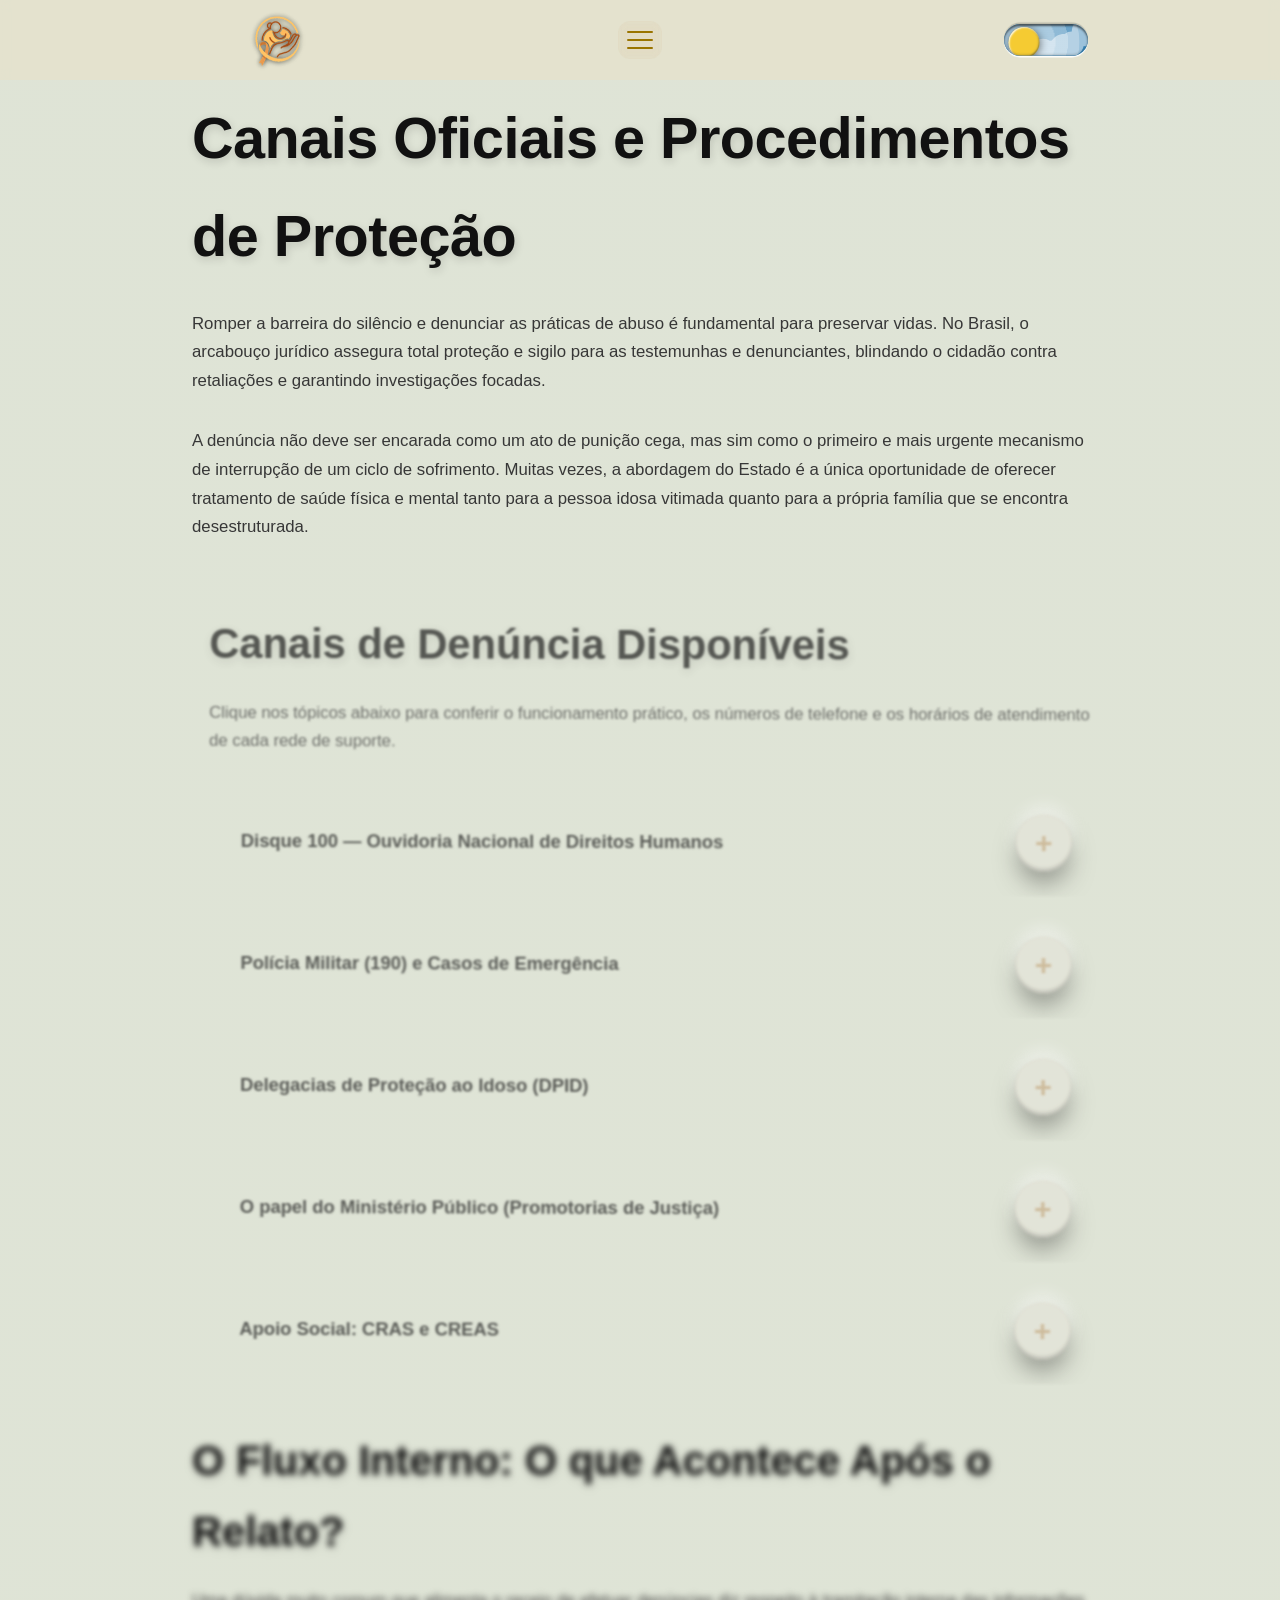
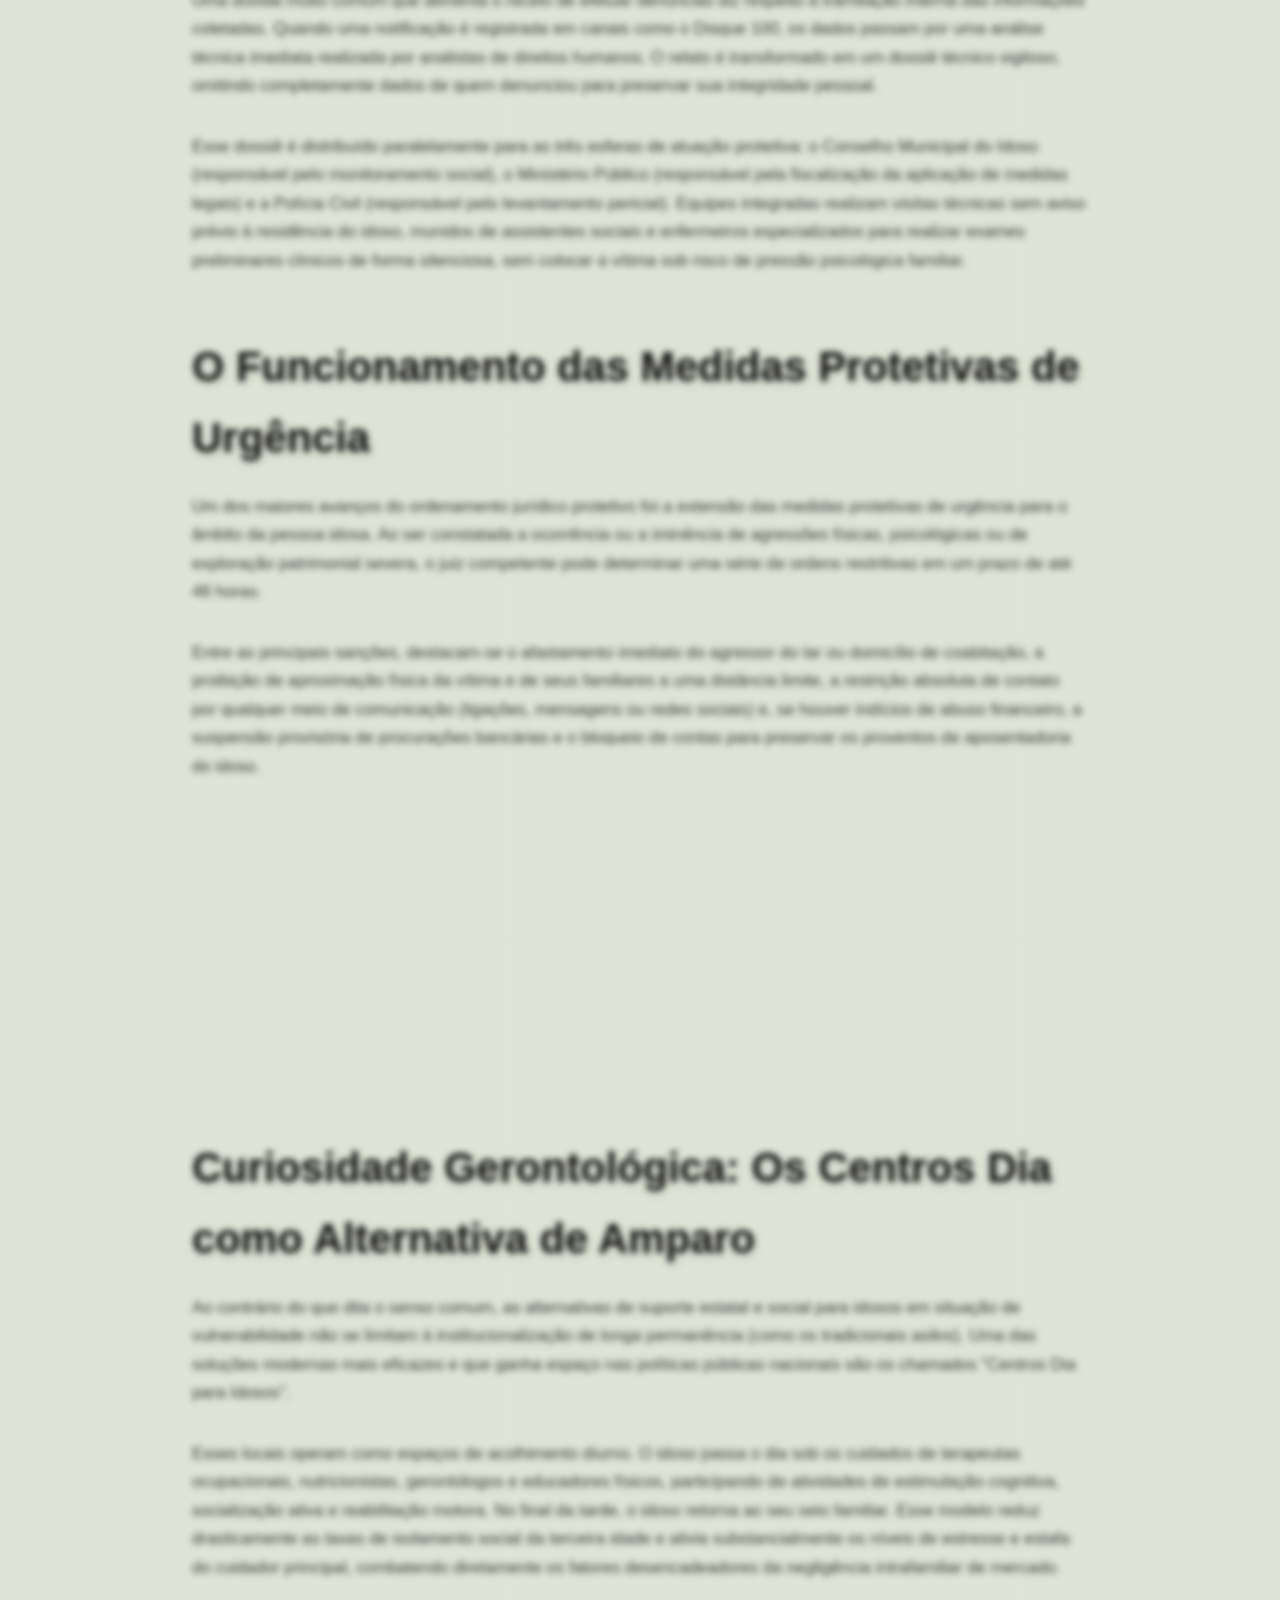
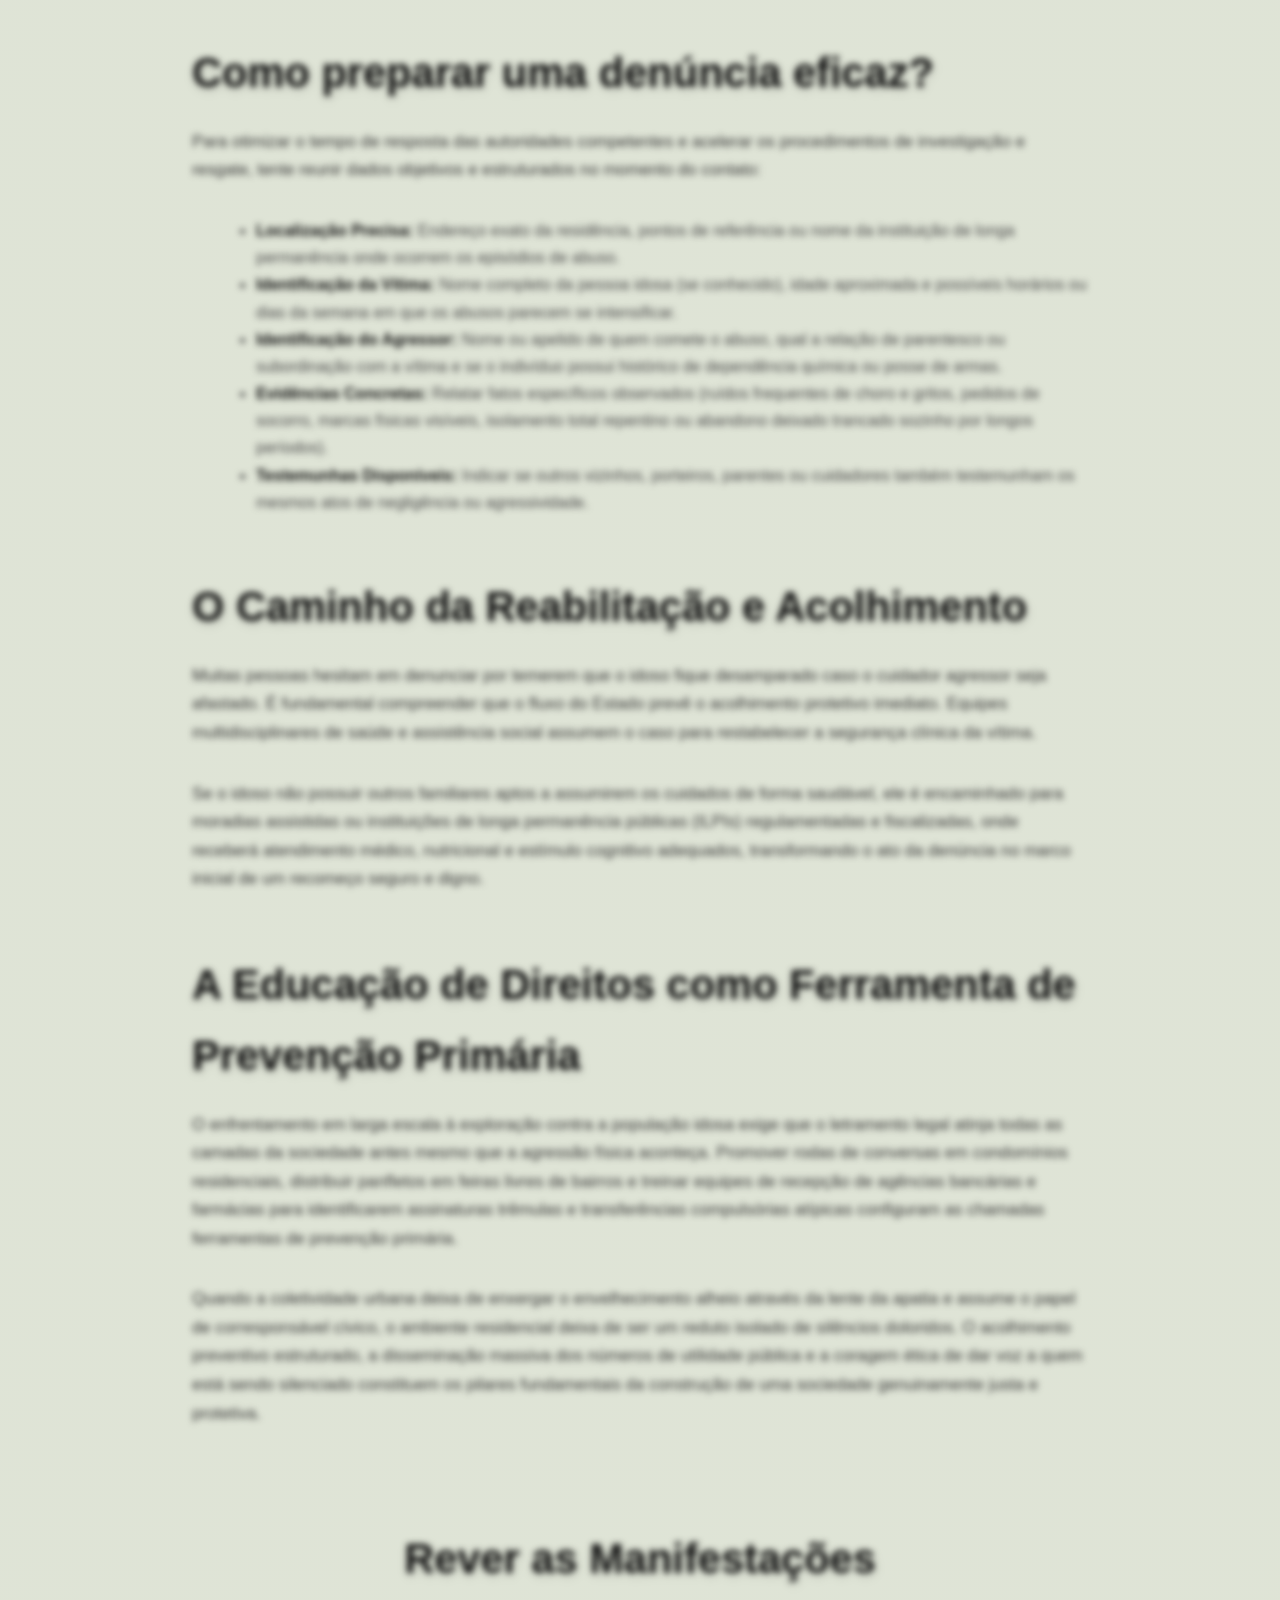
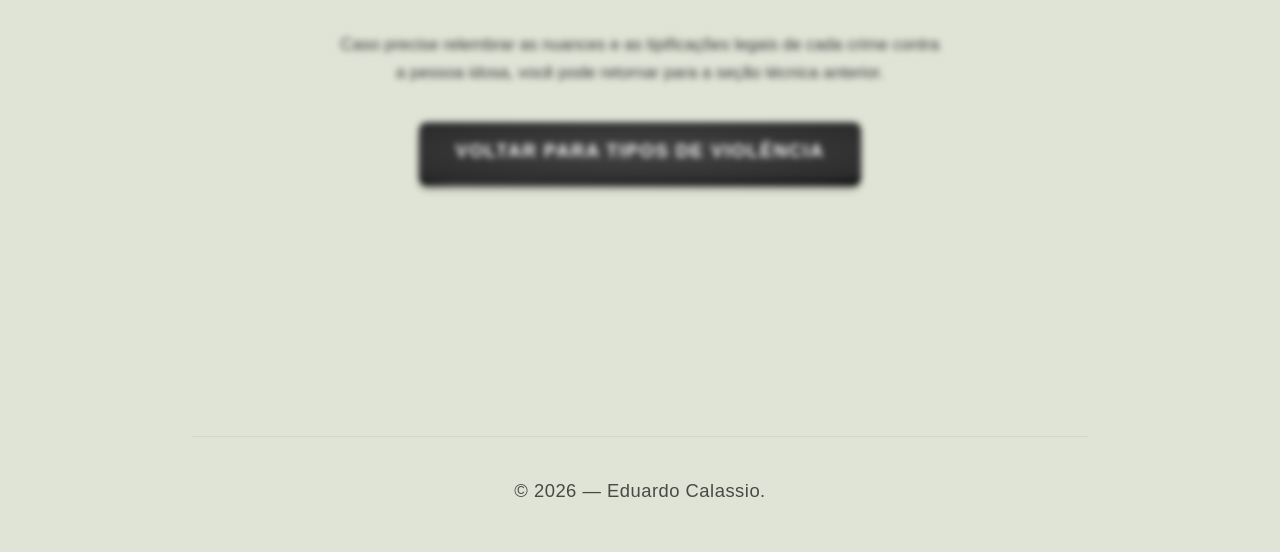
==== commit fcefe7f6: "visual effect update" ====
--- a/denuncie.html
+++ b/denuncie.html
@@ -10,7 +10,7 @@
 
 <body>
 
-    <header id="mainHeader">
+   <header id="mainHeader">
     <nav class="navbar-container">
         <div class="nav-column left">
             <a href="index.html" class="logo-nav">
@@ -27,7 +27,7 @@
         </div>
 
         <div class="nav-column right">
-            <button class="toggle theme-toggle-btn" id="theme-toggle" aria-pressed="false" title="Toggle Dark Mode">
+            <button class="toggle theme-toggle-btn" id="theme-toggle" aria-pressed="false" title="Alternar Modo Escuro">
                 <span class="toggle__content">
                     <svg aria-hidden="true" class="toggle__backdrop" xmlns="http://www.w3.org/2000/svg" fill="none" viewBox="0 0 290 228">
                         <g class="clouds">
@@ -36,64 +36,15 @@
                     </svg>
                     <span aria-hidden="true" class="pilot__container">
                         <span class="pilot-bear">
-                            <svg xmlns="http://www.w3.org/2000/svg" xmlns:xlink="http://www.w3.org/1999/xlink" fill="none" viewBox="0 0 1448 938">
-                                <mask id="a" fill="#fff"><path fill-rule="evenodd" d="M869.02 210.61c16.067-3.967 27.98-18.476 27.98-35.768C897 154.495 880.505 138 860.158 138c-14.337 0-26.761 8.19-32.85 20.146C815.313 151.674 801.586 148 787 148h-20c-14.52 0-28.19 3.641-40.146 10.059C720.749 146.15 708.351 138 694.048 138c-20.347 0-36.842 16.495-36.842 36.842 0 17.222 11.818 31.685 27.787 35.72A85.104 85.104 0 0 0 682 233v225c0 12.15 9.85 22 22 22h44c12.15 0 22-9.85 22-22v-28.69a41.072 41.072 0 0 0 14 .174V458c0 12.15 9.85 22 22 22h44c12.15 0 22-9.85 22-22v-74.797a28.992 28.992 0 0 0 6.946-5.137l44.548-44.548c11.325-11.325 11.325-29.687 0-41.012s-29.687-11.325-41.012 0L872 302.988V233a85.094 85.094 0 0 0-2.98-22.39Z" clip-rule="evenodd"/></mask>
-                                <path fill="#AF7128" fill-rule="evenodd" d="M869.02 210.61c16.067-3.967 27.98-18.476 27.98-35.768C897 154.495 880.505 138 860.158 138c-14.337 0-26.761 8.19-32.85 20.146C815.313 151.674 801.586 148 787 148h-20c-14.52 0-28.19 3.641-40.146 10.059C720.749 146.15 708.351 138 694.048 138c-20.347 0-36.842 16.495-36.842 36.842 0 17.222 11.818 31.685 27.787 35.72A85.104 85.104 0 0 0 682 233v225c0 12.15 9.85 22 22 22h44c12.15 0 22-9.85 22-22v-28.69a41.072 41.072 0 0 0 14 .174V458c0 12.15 9.85 22 22 22h44c12.15 0 22-9.85 22-22v-74.797a28.992 28.992 0 0 0 6.946-5.137l44.548-44.548c11.325-11.325 11.325-29.687 0-41.012s-29.687-11.325-41.012 0L872 302.988V233a85.094 85.094 0 0 0-2.98-22.39Z" clip-rule="evenodd"/>
-                                <path fill="#000" d="m869.02 210.61-5.789 1.577-1.614-5.929 5.965-1.473 1.438 5.825Zm-41.712-52.464 5.347 2.723-2.789 5.476-5.407-2.918 2.849-5.281Zm-100.454-.087 2.838 5.287-5.388 2.892-2.789-5.442 5.339-2.737Zm-41.861 52.503 1.47-5.817 5.928 1.498-1.61 5.899-5.788-1.58ZM770 429.31h-6v-7.218l7.097 1.319L770 429.31Zm14 .174-.95-5.925 6.95-1.114v7.039h-6Zm88-46.281h-6v-3.613l3.194-1.69 2.806 5.303Zm6.946-5.137 4.243 4.243-4.243-4.243Zm44.548-44.548-4.243-4.242 4.243 4.242Zm0-41.012 4.243-4.242-4.243 4.242Zm-41.012 0 4.242 4.243-4.242-4.243ZM872 302.988l4.243 4.243L866 317.473v-14.485h6Zm31-128.146c0 20.116-13.859 36.98-32.541 41.593l-2.877-11.65c13.45-3.321 23.418-15.476 23.418-29.943h12ZM860.158 132C883.819 132 903 151.181 903 174.842h-12C891 157.808 877.192 144 860.158 144v-12Zm-38.197 23.424C829.034 141.535 843.478 132 860.158 132v12c-11.993 0-22.399 6.845-27.503 16.869l-10.694-5.445ZM787 142c15.605 0 30.309 3.933 43.157 10.866l-5.698 10.561C813.318 157.415 800.567 154 787 154v-12Zm-20 0h20v12h-20v-12Zm-42.984 10.773C736.823 145.897 751.465 142 767 142v12c-13.506 0-26.203 3.384-37.308 9.346l-5.676-10.573ZM694.048 132c16.64 0 31.054 9.488 38.145 23.322l-10.678 5.474C716.397 150.812 706.013 144 694.048 144v-12Zm-42.842 42.842c0-23.661 19.181-42.842 42.842-42.842v12c-17.033 0-30.842 13.808-30.842 30.842h-12Zm32.317 41.537c-18.569-4.692-32.317-21.502-32.317-41.537h12c0 14.409 9.888 26.524 23.257 29.903l-2.94 11.634ZM676 233c0-8.305 1.114-16.36 3.205-24.018l11.576 3.16A79.096 79.096 0 0 0 688 233h-12Zm0 133V233h12v133h-12Zm0 45v-45h12v45h-12Zm0 47v-47h12v47h-12Zm28 28c-15.464 0-28-12.536-28-28h12c0 8.837 7.163 16 16 16v12Zm44 0h-44v-12h44v12Zm28-28c0 15.464-12.536 28-28 28v-12c8.837 0 16-7.163 16-16h12Zm0-28.69V458h-12v-28.69h12Zm1.5 6.69c-2.925 0-5.798-.27-8.597-.791l2.194-11.798a34.98 34.98 0 0 0 6.403.589v12Zm7.45-.592a47.08 47.08 0 0 1-7.45.592v-12c1.887 0 3.74-.151 5.55-.441l1.9 11.849ZM778 458v-28.516h12V458h-12Zm28 28c-15.464 0-28-12.536-28-28h12c0 8.837 7.163 16 16 16v12Zm44 0h-44v-12h44v12Zm28-28c0 15.464-12.536 28-28 28v-12c8.837 0 16-7.163 16-16h12Zm0-47v47h-12v-47h12Zm0-27.797V411h-12v-27.797h12Zm-8.806-5.303a23.032 23.032 0 0 0 5.51-4.076l8.485 8.485a35.013 35.013 0 0 1-8.382 6.197l-5.613-10.606Zm5.51-4.076 44.547-44.548 8.486 8.485-44.548 44.548-8.485-8.485Zm44.547-44.548c8.982-8.982 8.982-23.545 0-32.527l8.486-8.485c13.668 13.668 13.668 35.829 0 49.497l-8.486-8.485Zm0-32.527c-8.982-8.982-23.545-8.982-32.527 0l-8.485-8.485c13.668-13.669 35.829-13.669 49.498 0l-8.486 8.485Zm-32.527 0-10.481 10.482-8.486-8.486 10.482-10.481 8.485 8.485ZM878 233v69.988h-12V233h12Zm-3.191-23.966A91.065 91.065 0 0 1 878 233h-12c0-7.212-.965-14.189-2.769-20.813l11.578-3.153Z" mask="url(#a)"/>
-                                <path fill="#FF1E1E" d="M821.678 205.665h-88.371v13.25h88.371z"/>
-                                <path fill="#000" fill-rule="evenodd" d="M709.7 164.481c-17.939 14.394-28.018 37.148-28.018 57.504h61.648c.087-13.669 11.194-24.723 24.883-24.723h18.56c13.689 0 24.796 11.054 24.883 24.723H873c0-20.356-10.078-43.11-28.018-57.504C827.043 150.086 802.711 142 777.341 142c-25.37 0-49.701 8.086-67.641 22.481Z" clip-rule="evenodd"/>
-                                <path fill="url(#b)" fill-opacity=".4" fill-rule="evenodd" d="M709.7 164.481c-17.939 14.394-28.018 37.148-28.018 57.504h61.648c.087-13.669 11.194-24.723 24.883-24.723h18.56c13.689 0 24.796 11.054 24.883 24.723H873c0-20.356-10.078-43.11-28.018-57.504C827.043 150.086 802.711 142 777.341 142c-25.37 0-49.701 8.086-67.641 22.481Z" clip-rule="evenodd"/>
-                                <circle cx="8.079" cy="8.079" r="8.079" fill="#000" transform="matrix(-1 0 0 1 730.414 240)"/>
-                                <circle cx="8.079" cy="8.079" r="8.079" fill="#000" transform="matrix(-1 0 0 1 839 240)"/>
+                            <svg xmlns="http://www.w3.org/2000/svg" fill="none" viewBox="0 0 1448 938">
+                                <path fill="#AF7128" d="M869.02 210.61c16.067-3.967 27.98-18.476 27.98-35.768C897 154.495 880.505 138 860.158 138c-14.337 0-26.761 8.19-32.85 20.146C815.313 151.674 801.586 148 787 148h-20c-14.52 0-28.19 3.641-40.146 10.059C720.749 146.15 708.351 138 694.048 138c-20.347 0-36.842 16.495-36.842 36.842 0 17.222 11.818 31.685 27.787 35.72A85.104 85.104 0 0 0 682 233v225c0 12.15 9.85 22 22 22h44c12.15 0 22-9.85 22-22v-28.69a41.072 41.072 0 0 0 14 .174V458c0 12.15 9.85 22 22 22h44c12.15 0 22-9.85 22-22v-74.797a28.992 28.992 0 0 0 6.946-5.137l44.548-44.548c11.325-11.325 11.325-29.687 0-41.012s-29.687-11.325-41.012 0L872 302.988V233a85.094 85.094 0 0 0-2.98-22.39Z"/>
+                                <circle cx="730" cy="240" r="8" fill="#000"/>
+                                <circle cx="839" cy="240" r="8" fill="#000"/>
                                 <path fill="#000" d="M755.835 262.683c0 8.21 9.868 17.451 20.845 17.451 10.977 0 20.845-9.241 20.845-17.451s-9.868-12.281-20.845-12.281c-10.977 0-20.845 4.071-20.845 12.281Z"/>
-                                <path stroke="#000" stroke-linecap="round" stroke-width="6" d="M738 464v12m-24-12v12m127-12v12m-24-12v12"/>
-                                <path fill="#707070" stroke="#000" stroke-width="6" d="M687 370v16h183v-16zm0-54v16h183v-16z"/>
-                                <path fill="#D9D9D9" stroke="#000" stroke-width="6" d="M795 370h-28v16h28zm76-69h-16v95h16zm-172 0h-16v95h16z"/>
-                                <rect width="74.266" height="52" x="-3" y="3" fill="#AF7128" stroke="#000" stroke-width="6" rx="26" transform="matrix(-1 0 0 1 732 316)"/>
-                                <path fill="#000" d="M722 354a3 3 0 1 1 0-6v6Zm12 0h-12v-6h12v6Zm-12-12a3 3 0 1 1 0-6v6Zm12 0h-12v-6h12v6Z"/>
-                                <path fill="#494949" d="m323.749 728.949 12.392-12.694 157.087 153.35-12.392 12.694z"/>
-                                <path fill="#494949" d="m468.695 876.651-11.898-13.158 162.83-147.237 11.899 13.158z"/>
-                                <path fill="#6FB7D6" fill-opacity=".53" d="M415 372.657 643.398 213v159.657H415Z"/>
-                                <path fill="url(#c)" fill-opacity=".4" d="M415 372.657 643.398 213v159.657H415Z"/>
-                                <path fill="#000" d="M59.871 212.892H95.35v656.367H59.871z"/>
-                                <path fill="#000" d="M106.438 523.336v35.479H59.871v-35.479z"/>
-                                <path fill="#FE1616" d="M59.871 212.892H95.35v35.479H59.871zm0 620.888H95.35v35.479H59.871z"/>
-                                <ellipse cx="59.871" cy="539.966" fill="url(#d)" rx="59.871" ry="38.806"/>
-                                <path fill="#5B5B5B" d="M106.438 441.29h53.219v199.571h-53.219z"/>
-                                <path fill="#D9D9D9" fill-rule="evenodd" d="M1359.3 372.549H159.657v337.053H949.06l410.24-236.853v-100.2Z" clip-rule="evenodd"/>
-                                <path fill="url(#e)" fill-opacity=".4" fill-rule="evenodd" d="M1359.3 372.549H159.657v337.053H949.06l410.24-236.853v-100.2Z" clip-rule="evenodd"/>
-                                <path fill="url(#f)" d="M281.617 408.028h263.877v263.877H281.617z"/>
-                                <path fill="#FF0B0B" d="M192.919 709.602h443.492V798.3H192.919z"/>
-                                <path fill="url(#g)" fill-opacity=".3" d="M192.919 709.602h443.492V798.3H192.919z"/>
-                                <path fill="#FF0B0B" d="M192.919.016h443.492v88.698H192.919z"/>
-                                <path fill="url(#h)" fill-opacity=".28" d="M192.919.016h443.492v88.698H192.919z"/>
-                                <path fill="#FF0B0B" d="M1175.25 396.941h221.746v44.349H1175.25z"/>
-                                <path fill="url(#i)" fill-opacity=".2" d="M1175.25 396.941h221.746v44.349H1175.25z"/>
-                                <path fill="#F20000" d="M1301.65 212.892H1448l-90.92 159.657h-148.57l93.14-159.657Z"/>
-                                <path fill="url(#j)" fill-opacity=".2" d="M1301.65 212.892H1448l-90.92 159.657h-148.57l93.14-159.657Z"/>
-                                <circle cx="476.754" cy="869.259" r="68.741" fill="url(#k)"/>
-                                <path fill="#494949" d="M223.963 88.714h33.262v620.888h-33.262zm345.923 0h33.262v620.888h-33.262z"/>
-                                <defs>
-                                    <linearGradient id="b" x1="682" x2="860" y1="205" y2="182" gradientUnits="userSpaceOnUse"><stop stop-color="#fff"/><stop offset=".375" stop-color="#fff" stop-opacity="0"/></linearGradient>
-                                    <linearGradient id="c" x1="444" x2="643" y1="325" y2="321" gradientUnits="userSpaceOnUse"><stop stop-color="#fff"/><stop offset=".443" stop-color="#fff" stop-opacity="0"/></linearGradient>
-                                    <linearGradient id="d" x1="0" x2="119.743" y1="541.075" y2="541.075" gradientUnits="userSpaceOnUse"><stop offset=".25" stop-color="#FF2626"/><stop offset=".25"/></linearGradient>
-                                    <linearGradient id="e" x1="1232" x2="160" y1="521" y2="521" gradientUnits="userSpaceOnUse"><stop/><stop offset="1" stop-opacity="0"/></linearGradient>
-                                    <linearGradient id="g" x1="626" x2="208" y1="754" y2="754" gradientUnits="userSpaceOnUse"><stop/><stop offset="1" stop-opacity="0"/></linearGradient>
-                                    <linearGradient id="h" x1="636" x2="193" y1="44" y2="44" gradientUnits="userSpaceOnUse"><stop/><stop offset="1" stop-opacity="0"/></linearGradient>
-                                    <linearGradient id="i" x1="1380" x2="1028" y1="419" y2="419" gradientUnits="userSpaceOnUse"><stop/><stop offset="1" stop-opacity="0"/></linearGradient>
-                                    <linearGradient id="j" x1="1362" x2="1156" y1="273" y2="279" gradientUnits="userSpaceOnUse"><stop/><stop offset="1" stop-opacity="0"/></linearGradient>
-                                    <radialGradient id="k" cx="0" cy="0" r="1" gradientTransform="rotate(90 -196.253 673.007) scale(68.7412)" gradientUnits="userSpaceOnUse"><stop offset=".51" stop-color="#fff"/><stop offset=".51"/></radialGradient>
-                                    <pattern id="f" width="1" height="1" patternContentUnits="objectBoundingBox"><use xlink:href="#l" transform="scale(.0033)"/></pattern>
-                                    <image xlink:href="[data-uri]" id="l" width="300" height="300"/></defs>
                             </svg>
                         </span>
                     </span>
-                    <svg aria-hidden="true" class="toggle__backdrop" xmlns="http://www.w3.org/2000/svg" fill="none" viewBox="0 0 290 228">
-                        <g class="clouds">
-                            <path fill="#fff" d="M328 167.5c0 15.214-7.994 28.56-20.01 36.068.007.31.01.621.01.932 0 23.472-19.028 42.5-42.5 42.5-3.789 0-7.461-.496-10.957-1.426C249.671 263.676 233.141 277 213.5 277a42.77 42.77 0 0 1-7.702-.696C198.089 284.141 187.362 289 175.5 289a42.338 42.338 0 0 1-27.864-10.408A42.411 42.411 0 0 1 133.5 281c-4.36 0-8.566-.656-12.526-1.876C113.252 287.066 102.452 292 90.5 292a42.388 42.388 0 0 1-15.8-3.034A42.316 42.316 0 0 1 48.5 298C25.028 298 6 278.972 6 255.5S25.028 213 48.5 213a42.388 42.388 0 0 1 15.8 3.034A42.316 42.316 0 0 1 90.5 207c4.36 0 8.566.656 12.526 1.876C110.748 200.934 121.548 196 133.5 196a42.338 42.338 0 0 1 27.864 10.408A42.411 42.411 0 0 1 175.5 204c2.63 0 5.204.239 7.702.696C190.911 196.859 201.638 192 213.5 192c3.789 0 7.461.496 10.957 1.426 2.824-10.491 9.562-19.377 18.553-24.994-.007-.31-.01-.621-.01-.932 0-23.472 19.028-42.5 42.5-42.5s42.5 19.028 42.5 42.5Z" />
-                        </g>
-                    </svg>
-                    <span class="toggle__indicator-wrapper">
+                    <span aria-hidden="true" class="toggle__indicator-wrapper">
                         <span class="toggle__indicator">
                             <span class="toggle__star">
                                 <span class="sun">
@@ -106,36 +57,14 @@
                             </span>
                         </span>
                     </span>
-                    <svg aria-hidden="true" class="toggle__backdrop" xmlns="http://www.w3.org/2000/svg" fill="none" viewBox="0 0 290 228">
-                        <g><g class="stars"><g><path fill="#fff" fill-rule="evenodd" d="M61 11.5a.75.75 0 0 1 .721.544l.813 2.846a3.75 3.75 0 0 0 2.576 2.576l2.846.813a.75.75 0 0 1 0 1.442l-2.846.813a3.749 3.749 0 0 0-2.576 2.576l-.813 2.846a.75.75 0 0 1-1.442 0l-.813-2.846a3.749 3.749 0 0 0-2.576-2.576l-2.846-.813a.75.75 0 0 1 0-1.442l2.846-.813a3.749 3.749 0 0 0 2.576-2.576l.813-2.846A.75.75 0 0 1 61 11.5Z" clip-rule="evenodd" /></g><g><path fill="#fff" fill-rule="evenodd" d="M62.5 45.219a.329.329 0 0 1 .315.238l.356 1.245a1.641 1.641 0 0 0 1.127 1.127l1.245.356a.328.328 0 0 1 0 .63l-1.245.356a1.641 1.641 0 0 0-1.127 1.127l-.356 1.245a.328.328 0 0 1-.63 0l-.356-1.245a1.641 1.641 0 0 0-1.127-1.127l-1.245-.356a.328.328 0 0 1 0-.63l1.245-.356a1.641 1.641 0 0 0 1.127-1.127l.356-1.245a.328.328 0 0 1 .315-.238Z" clip-rule="evenodd" /></g><g><path fill="#fff" fill-rule="evenodd" d="M32 31.188a.28.28 0 0 1 .27.204l.305 1.067a1.405 1.405 0 0 0 .966.966l1.068.305a.28.28 0 0 1 0 .54l-1.068.305a1.405 1.405 0 0 0-.966.966l-.305 1.068a.28.28 0 0 1-.54 0l-.305-1.068a1.406 1.406 0 0 0-.966-.966l-1.067-.305a.28.28 0 0 1 0-.54l1.067-.305a1.406 1.406 0 0 0 .966-.966l.305-1.068a.281.281 0 0 1 .27-.203Z" clip-rule="evenodd" /></g><g><path fill="#fff" fill-rule="evenodd" d="M41.5 74.219a.329.329 0 0 1 .315.238l.356 1.245a1.641 1.641 0 0 0 1.127 1.127l1.245.356a.328.328 0 0 1 0 .63l-1.245.356a1.641 1.641 0 0 0-1.127 1.127l-.356 1.245a.328.328 0 0 1-.63 0l-.356-1.245a1.641 1.641 0 0 0-1.127-1.127l-1.245-.356a.328.328 0 0 1 0-.63l1.245-.356a1.641 1.641 0 0 0 1.127-1.127l.356-1.245a.328.328 0 0 1 .315-.238Z" clip-rule="evenodd" /></g><g><path fill="#fff" fill-rule="evenodd" d="M34 83.188a.28.28 0 0 1 .27.203l.305 1.068a1.405 1.405 0 0 0 .966.966l1.068.305a.28.28 0 0 1 0 .54l-1.068.305a1.405 1.405 0 0 0-.966.966l-.305 1.068a.28.28 0 0 1-.54 0l-.305-1.068a1.406 1.406 0 0 0-.966-.966l-1.068-.305a.28.28 0 0 1 0-.54l1.068-.305a1.406 1.406 0 0 0 .966-.966l.305-1.068a.281.281 0 0 1 .27-.204Z" clip-rule="evenodd" /></g><g><path fill="#fff" fill-rule="evenodd" d="M63 89.25a.375.375 0 0 1 .36.272l.407 1.423a1.874 1.874 0 0 0 1.288 1.288l1.423.406a.374.374 0 0 1 0 .722l-1.423.406a1.874 1.874 0 0 0-1.288 1.288l-.407 1.423a.374.374 0 0 1-.72 0l-.407-1.423a1.874 1.874 0 0 0-1.288-1.288l-1.423-.406a.374.374 0 0 1 0-.722l1.423-.406a1.874 1.874 0 0 0 1.288-1.288l.407-1.423a.376.376 0 0 1 .36-.272Z" clip-rule="evenodd" /></g><g><path fill="#fff" fill-rule="evenodd" d="M110.5 53.156a.236.236 0 0 1 .225.17l.254.89a1.174 1.174 0 0 0 .805.805l.89.254a.23.23 0 0 1 .122.084.233.233 0 0 1-.122.366l-.89.254a1.167 1.167 0 0 0-.805.805l-.254.89a.232.232 0 0 1-.225.17.235.235 0 0 1-.225-.17l-.254-.89a1.174 1.174 0 0 0-.805-.805l-.89-.254a.23.23 0 0 1-.122-.084.233.233 0 0 1 .122-.366l.89-.254a1.167 1.167 0 0 0 .805-.805l.254-.89a.232.232 0 0 1 .225-.17Z" clip-rule="evenodd" /></g><g><path fill="#fff" fill-rule="evenodd" d="M120 27.188a.279.279 0 0 1 .27.204l.305 1.067a1.41 1.41 0 0 0 .966.966l1.067.305a.283.283 0 0 1 .148.1.286.286 0 0 1 0 .34.283.283 0 0 1-.148.1l-1.067.305a1.403 1.403 0 0 0-.966.966l-.305 1.067a.279.279 0 0 1-.439.147.275.275 0 0 1-.101-.147l-.305-1.067a1.41 1.41 0 0 0-.966-.966l-1.068-.305a.284.284 0 0 1-.147-.1.286.286 0 0 1 0-.34.284.284 0 0 1 .147-.1l1.068-.305a1.405 1.405 0 0 0 .966-.966l.305-1.067a.279.279 0 0 1 .27-.204Z" clip-rule="evenodd" /></g><g><path fill="#fff" fill-rule="evenodd" d="M155 28.5a.753.753 0 0 1 .721.544l.813 2.846a3.746 3.746 0 0 0 2.576 2.576l2.846.813a.747.747 0 0 1 .543.721.75.75 0 0 1-.543.721l-2.846.813a3.75 3.75 0 0 0-2.576 2.576l-.813 2.846a.747.747 0 0 1-.721.543.749.749 0 0 1-.721-.543l-.813-2.846a3.746 3.746 0 0 0-2.576-2.576l-2.846-.813a.747.747 0 0 1-.543-.721.75.75 0 0 1 .543-.721l2.846-.813a3.75 3.75 0 0 0 2.576-2.576l.813-2.846A.751.751 0 0 1 155 28.5Z" clip-rule="evenodd" /></g><g><path fill="#fff" fill-rule="evenodd" d="M147 60.25a.377.377 0 0 1 .36.272l.407 1.423a1.883 1.883 0 0 0 1.288 1.288l1.423.407a.375.375 0 0 1 0 .72l-1.423.407a1.875 1.875 0 0 0-1.288 1.288l-.407 1.423a.371.371 0 0 1-.36.272.377.377 0 0 1-.36-.272l-.407-1.423a1.883 1.883 0 0 0-1.288-1.288l-1.423-.406a.375.375 0 0 1 0-.722l1.423-.406a1.875 1.875 0 0 0 1.288-1.288l.407-1.423a.372.372 0 0 1 .36-.272Z" clip-rule="evenodd" /></g><g><path fill="#fff" fill-rule="evenodd" d="M125.5 76.344a.513.513 0 0 1 .496.374l.559 1.956a2.574 2.574 0 0 0 1.771 1.771l1.956.56a.514.514 0 0 1 .27.805.514.514 0 0 1-.27.186l-1.956.559a2.57 2.57 0 0 0-1.771 1.77l-.559 1.957a.514.514 0 0 1-.806.27.514.514 0 0 1-.186-.27l-.559-1.956a2.574 2.574 0 0 0-1.771-1.771l-1.956-.56a.514.514 0 0 1-.27-.805.514.514 0 0 1 .27-.186l1.956-.559a2.57 2.57 0 0 0 1.771-1.77l.559-1.957a.515.515 0 0 1 .496-.374Z" clip-rule="evenodd" /></g>							</g>
-						</g>
-                    </svg>
                 </span>
                 <span class="astrobear__container">
                     <span class="astrobear">
                         <svg aria-hidden="true" xmlns="http://www.w3.org/2000/svg" fill="none" viewBox="0 0 316 432">
-                            <circle cx="158" cy="143" r="140" fill="#444" /><circle cx="158" cy="143" r="140" fill="url(#aa)" fill-opacity=".2" /><circle cx="158" cy="143" r="140" stroke="#000" stroke-width="6" />
-                            <path fill="#AF7128" fill-rule="evenodd" d="M65.98 159.61C49.913 155.643 38 141.134 38 123.842 38 103.495 54.495 87 74.842 87c14.337 0 26.761 8.19 32.85 20.146C119.687 100.674 133.414 97 148 97h20c14.52 0 28.19 3.641 40.146 10.059C214.251 95.15 226.65 87 240.952 87c20.347 0 36.842 16.495 36.842 36.842 0 17.222-11.818 31.685-27.787 35.72A85.104 85.104 0 0 1 253 182v66.56l10.054-10.054c11.325-11.325 29.687-11.325 41.012 0s11.325 29.687 0 41.012l-44.548 44.548a29.004 29.004 0 0 1-6.518 4.906V407c0 12.15-9.85 22-22 22h-44c-12.15 0-22-9.85-22-22v-28.69a41.072 41.072 0 0 1-14 .174V407c0 12.15-9.85 22-22 22H85c-12.15 0-22-9.85-22-22v-77.797a28.99 28.99 0 0 1-6.946-5.137l-44.548-44.548c-11.325-11.325-11.325-29.687 0-41.012 11.326-11.325 29.687-11.325 41.013 0L63 248.988V182a85.106 85.106 0 0 1 2.98-22.39Z" clip-rule="evenodd" />
-                            <path fill="#000" d="m65.98 159.61 2.894.789a3.002 3.002 0 0 0-2.175-3.701l-.72 2.912Zm41.712-52.464-2.673 1.362a3 3 0 0 0 4.098 1.279l-1.425-2.641Zm100.454-.087-1.419 2.643a3 3 0 0 0 4.089-1.274l-2.67-1.369Zm41.861 52.503-.735-2.908a2.997 2.997 0 0 0-2.159 3.698l2.894-.79ZM253 248.56h-3a3 3 0 0 0 5.121 2.121L253 248.56Zm10.054-10.054-2.121-2.121 2.121 2.121Zm41.012 0-2.121 2.122 2.121-2.122Zm0 41.012 2.121 2.122-2.121-2.122ZM253 328.972l-1.448-2.627a3 3 0 0 0-1.552 2.627h3Zm-88 49.338h3a3 3 0 0 0-3.548-2.949l.548 2.949Zm-14 .174.475-2.963a3 3 0 0 0-3.475 2.963h3Zm-88-49.281h3a3 3 0 0 0-1.597-2.651L63 329.203Zm-6.946-5.137-2.121 2.121 2.121-2.121Zm-44.548-44.548-2.121 2.122 2.121-2.122Zm0-41.012 2.122 2.122-2.122-2.122Zm41.013 0-2.122 2.122 2.122-2.122ZM63 248.988l-2.121 2.121A2.999 2.999 0 0 0 66 248.988h-3ZM35 123.842c0 18.704 12.886 34.391 30.26 38.681l1.439-5.825C51.941 153.054 41 139.721 41 123.842h-6ZM74.842 84C52.838 84 35 101.838 35 123.842h6C41 105.151 56.151 90 74.842 90v-6Zm35.524 21.785C103.785 92.862 90.351 84 74.842 84v6c13.165 0 24.58 7.517 30.177 18.508l5.347-2.723ZM148 94c-15.095 0-29.311 3.803-41.733 10.506l2.85 5.281C120.685 103.544 133.924 100 148 100v-6Zm20 0h-20v6h20v-6Zm41.565 10.416C197.183 97.769 183.027 94 168 94v6c14.013 0 27.196 3.512 38.727 9.702l2.838-5.286ZM240.952 84c-15.471 0-28.878 8.82-35.476 21.691l5.34 2.737C216.427 97.481 227.819 90 240.952 90v-6Zm39.842 39.842c0-22.004-17.838-39.842-39.842-39.842v6c18.69 0 33.842 15.151 33.842 33.842h6Zm-30.052 38.629c17.269-4.364 30.052-20 30.052-38.629h-6c0 15.816-10.853 29.104-25.522 32.812l1.47 5.817ZM256 182a88.09 88.09 0 0 0-3.099-23.228l-5.788 1.58A82.082 82.082 0 0 1 250 182h6Zm0 66.56V182h-6v66.56h6Zm-.879 2.121 10.054-10.053-4.242-4.243-10.054 10.054 4.242 4.242Zm10.054-10.053c10.154-10.154 26.616-10.154 36.77 0l4.242-4.243c-12.496-12.497-32.758-12.497-45.254 0l4.242 4.243Zm36.77 0c10.153 10.153 10.153 26.615 0 36.769l4.242 4.243c12.497-12.497 12.497-32.758 0-45.255l-4.242 4.243Zm0 36.769-44.548 44.548 4.243 4.242 44.547-44.547-4.242-4.243Zm-44.548 44.548a26.013 26.013 0 0 1-5.845 4.4l2.896 5.255a32.006 32.006 0 0 0 7.192-5.413l-4.243-4.242ZM256 360v-31.028h-6V360h6Zm0 47v-47h-6v47h6Zm-25 25c13.807 0 25-11.193 25-25h-6c0 10.493-8.506 19-19 19v6Zm-44 0h44v-6h-44v6Zm-25-25c0 13.807 11.193 25 25 25v-6c-10.493 0-19-8.507-19-19h-6Zm0-28.69V407h6v-28.69h-6Zm-4.5 3.69c2.74 0 5.429-.253 8.048-.74l-1.096-5.899c-2.261.42-4.583.639-6.952.639v6Zm-6.975-.554c2.279.365 4.608.554 6.975.554v-6c-2.047 0-4.058-.163-6.025-.479l-.95 5.925ZM154 407v-28.516h-6V407h6Zm-25 25c13.807 0 25-11.193 25-25h-6c0 10.493-8.506 19-19 19v6Zm-44 0h44v-6H85v6Zm-25-25c0 13.807 11.193 25 25 25v-6c-10.493 0-19-8.507-19-19h-6Zm0-47v47h6v-47h-6Zm0-30.797V360h6v-30.797h-6Zm-6.067-3.016a32.008 32.008 0 0 0 7.664 5.668l2.806-5.303a26.002 26.002 0 0 1-6.228-4.607l-4.242 4.242ZM9.385 281.64l44.548 44.547 4.242-4.242-44.547-44.548-4.243 4.243Zm0-45.255c-12.497 12.497-12.497 32.758 0 45.255l4.243-4.243c-10.154-10.154-10.154-26.616 0-36.769l-4.243-4.243Zm45.255 0c-12.497-12.497-32.758-12.497-45.255 0l4.243 4.243c10.153-10.154 26.616-10.154 36.77 0l4.242-4.243Zm10.481 10.481L54.64 236.385l-4.243 4.243 10.482 10.481 4.242-4.243ZM60.001 182v66.988h6V182h-6Zm3.084-23.178A88.1 88.1 0 0 0 60 182h6c0-7.48 1.001-14.722 2.874-21.601l-5.789-1.577Z" />
-                            <path fill="#fff" fill-rule="evenodd" d="M267.721 234.712C241.49 266.061 202.073 286 158 286c-43.749 0-82.91-19.647-109.141-50.598-11.328-8.104-27.18-7.069-37.353 3.104-11.325 11.325-11.325 29.687 0 41.012l44.548 44.548A28.99 28.99 0 0 0 63 329.203V407c0 12.15 9.85 22 22 22h44c12.15 0 22-9.85 22-22v-28.517c2.123.341 4.293.517 6.5.517 2.555 0 5.06-.236 7.5-.69V407c0 12.15 9.85 22 22 22h44c12.15 0 22-9.85 22-22V328.972a29.004 29.004 0 0 0 6.518-4.906l44.548-44.548c11.325-11.325 11.325-29.687 0-41.012-9.875-9.875-25.099-11.139-36.345-3.794Z" clip-rule="evenodd" />
-                            <path fill="url(#bb)" fill-opacity=".5" fill-rule="evenodd" d="M267.721 234.712C241.49 266.061 202.073 286 158 286c-43.749 0-82.91-19.647-109.141-50.598-11.328-8.104-27.18-7.069-37.353 3.104-11.325 11.325-11.325 29.687 0 41.012l44.548 44.548A28.99 28.99 0 0 0 63 329.203V407c0 12.15 9.85 22 22 22h44c12.15 0 22-9.85 22-22v-28.517c2.123.341 4.293.517 6.5.517 2.555 0 5.06-.236 7.5-.69V407c0 12.15 9.85 22 22 22h44c12.15 0 22-9.85 22-22V328.972a29.004 29.004 0 0 0 6.518-4.906l44.548-44.548c11.325-11.325 11.325-29.687 0-41.012-9.875-9.875-25.099-11.139-36.345-3.794Z" clip-rule="evenodd" />
-                            <path fill="#000" d="m267.721 234.712-1.64-2.511c-.248.162-.47.359-.66.586l2.3 1.925Zm-218.862.69 2.289-1.94a3.026 3.026 0 0 0-.544-.5l-1.745 2.44Zm-37.353 3.104 2.122 2.121-2.122-2.121Zm0 41.012-2.121 2.122 2.121-2.122Zm44.548 44.548-2.121 2.121 2.121-2.121ZM63 329.203h3a2.999 2.999 0 0 0-1.597-2.651L63 329.203Zm88 49.28.475-2.962a3 3 0 0 0-3.475 2.962h3Zm14-.173h3a3 3 0 0 0-3.548-2.949l.548 2.949Zm88-49.338-1.448-2.627a3 3 0 0 0-1.552 2.627h3Zm51.066-49.454 2.121 2.122-2.121-2.122Zm0-41.012-2.121 2.121 2.121-2.121Zm-38.645-5.719C239.735 263.484 201.148 283 158 283v6c44.999 0 85.245-20.361 112.022-52.362l-4.601-3.851ZM158 283c-42.831 0-81.167-19.23-106.852-49.538l-4.578 3.879C73.347 268.937 113.332 289 158 289v-6ZM13.628 240.627c9.118-9.118 23.331-10.049 33.486-2.785l3.49-4.88c-12.502-8.944-29.991-7.805-41.219 3.423l4.243 4.242Zm0 36.77c-10.154-10.154-10.154-26.616 0-36.77l-4.243-4.242c-12.497 12.497-12.497 32.758 0 45.255l4.243-4.243Zm44.547 44.548-44.547-44.548-4.243 4.242 44.548 44.547 4.242-4.242Zm6.228 4.607a26.002 26.002 0 0 1-6.228-4.607l-4.242 4.242a32.008 32.008 0 0 0 7.664 5.668l2.806-5.303ZM66 360v-30.797h-6V360h6Zm0 47v-47h-6v47h6Zm19 19c-10.493 0-19-8.507-19-19h-6c0 13.807 11.193 25 25 25v-6Zm44 0H85v6h44v-6Zm19-19c0 10.493-8.506 19-19 19v6c13.807 0 25-11.193 25-25h-6Zm0-28.517V407h6v-28.517h-6Zm9.5-2.483c-2.047 0-4.058-.163-6.025-.479l-.95 5.925c2.279.365 4.608.554 6.975.554v-6Zm6.952-.639c-2.261.42-4.583.639-6.952.639v6c2.74 0 5.429-.253 8.048-.74l-1.096-5.899ZM168 407v-28.69h-6V407h6Zm19 19c-10.493 0-19-8.507-19-19h-6c0 13.807 11.193 25 25 25v-6Zm44 0h-44v6h44v-6Zm19-19c0 10.493-8.506 19-19 19v6c13.807 0 25-11.193 25-25h-6Zm0-47v47h6v-47h-6Zm0-31.028V360h6v-31.028h-6Zm7.397-7.027a26.043 26.043 0 0 1-5.845 4.4l2.896 5.255a32.036 32.036 0 0 0 7.192-5.413l-4.243-4.242Zm44.548-44.548-44.548 44.548 4.243 4.242 44.547-44.547-4.242-4.243Zm0-36.77c10.153 10.154 10.153 26.616 0 36.77l4.242 4.243c12.497-12.497 12.497-32.758 0-45.255l-4.242 4.242Zm-32.583-3.403c10.081-6.585 23.732-5.447 32.583 3.403l4.242-4.242c-10.898-10.899-27.697-12.29-40.106-4.184l3.281 5.023Z" />
-                            <path fill="#000" d="M292.654 245.606a3 3 0 1 1-4.243-4.242l4.243 4.242Zm8.485-8.485-8.485 8.485-4.243-4.242 8.485-8.486 4.243 4.243ZM301.208 254.161a3 3 0 1 1-4.242-4.243l4.242 4.243Zm8.486-8.485-8.486 8.485-4.242-4.243 8.485-8.485 4.243 4.243ZM21.919 246.606a3 3 0 1 0 4.242-4.242l-4.242 4.242Zm-8.486-8.485 8.486 8.485 4.242-4.242-8.485-8.486-4.243 4.243ZM13.364 255.161a3 3 0 1 0 4.243-4.243l-4.243 4.243Zm-8.485-8.485 8.485 8.485 4.243-4.243-8.486-8.485-4.242 4.243Z" />
-                            <path fill="#FF1E1E" d="M113.322 154.665h88.371v13.25h-88.371z" />
-                            <path fill="#000" fill-rule="evenodd" d="M225.3 113.481c17.939 14.394 28.018 37.148 28.018 57.504H191.67c-.087-13.669-11.194-24.723-24.883-24.723h-18.56c-13.689 0-24.796 11.054-24.883 24.723H62c0-20.356 10.078-43.11 28.018-57.504C107.957 99.087 132.289 91 157.659 91c25.37 0 49.701 8.087 67.641 22.481Z" clip-rule="evenodd" />
-                            <circle cx="212.665" cy="197.079" r="8.079" fill="#000" /><circle cx="104.079" cy="197.079" r="8.079" fill="#000" />
+                            <circle cx="158" cy="143" r="140" fill="#444" stroke="#000" stroke-width="6" />
+                            <path fill="#AF7128" d="M65.98 159.61C49.913 155.643 38 141.134 38 123.842 38 103.495 54.495 87 74.842 87c14.337 0 26.761 8.19 32.85 20.146C119.687 100.674 133.414 97 148 97h20c14.52 0 28.19 3.641 40.146 10.059C214.251 95.15 226.65 87 240.952 87c20.347 0 36.842 16.495 36.842 36.842 0 17.222-11.818 31.685-27.787 35.72A85.104 85.104 0 0 1 253 182v66.56l10.054-10.054c11.325-11.325 29.687-11.325 41.012 0s11.325 29.687 0 41.012l-44.548 44.548a29.004 29.004 0 0 1-6.518 4.906V407c0 12.15-9.85 22-22 22h-44c-12.15 0-22-9.85-22-22v-28.69a41.072 41.072 0 0 1-14 .174V407c0 12.15-9.85 22-22 22H85c-12.15 0-22-9.85-22-22v-77.797a28.99 28.99 0 0 1-6.946-5.137l-44.548-44.548c-11.325-11.325-11.325-29.687 0-41.012 11.326-11.325 29.687-11.325 41.013 0L63 248.988V182a85.106 85.106 0 0 1 2.98-22.39Z" />
+                            <circle cx="212" cy="197" r="8" fill="#000" /><circle cx="104" cy="197" r="8" fill="#000" />
                             <path fill="#000" d="M179.165 211.683c0 8.21-9.868 17.451-20.845 17.451-10.977 0-20.845-9.241-20.845-17.451 0-8.211 9.868-12.281 20.845-12.281 10.977 0 20.845 4.07 20.845 12.281Z" />
-                            <path stroke="#000" stroke-linecap="round" stroke-width="6" d="M198 417v12M222 417v12M95 417v12M119 417v12" />
-                            <circle cx="158" cy="143" r="140" fill="url(#cc)" stroke="#000" stroke-width="6" />
-                            <g clip-path="url(#dd)"><path fill="#F5D949" stroke="#000" stroke-width="6" d="m217.543 305.943.704 1.692 1.826.146 12.818 1.027h.001a.17.17 0 0 1 .059.011l.002.001a.147.147 0 0 1 .037.065.15.15 0 0 1 .008.075l-.001.002c0 .001-.01.017-.041.044h-.001l-9.765 8.365-1.391 1.192.425 1.782 2.981 12.506h.001c.009.04.008.058.008.06l-.001.002a.148.148 0 0 1-.05.056.146.146 0 0 1-.069.031h-.002c-.002-.001-.02-.005-.054-.026l-10.974-6.702-1.564-.955-1.564.955-10.974 6.702a.177.177 0 0 1-.053.025l-.002.001c-.004-.001-.032-.005-.069-.032a.146.146 0 0 1-.051-.056l-.001-.002s-.001-.018.008-.058l.001-.001 2.981-12.506.425-1.782-1.391-1.192-9.765-8.365h-.001c-.031-.027-.04-.043-.041-.044l-.001-.002a.15.15 0 0 1 .008-.075.147.147 0 0 1 .037-.065l.002-.001a.17.17 0 0 1 .059-.011h.001l12.818-1.027 1.826-.146.704-1.692 4.938-11.875a.161.161 0 0 1 .028-.051l.001-.001a.146.146 0 0 1 .076-.016c.047 0 .072.013.076.016l.001.001c.001 0 .012.013.028.051l4.938 11.875Z" /></g>
-                            <path stroke="#000" stroke-linecap="round" stroke-width="16" d="M56.884 247.116A143.01 143.01 0 0 0 158 289a143.002 143.002 0 0 0 101.116-41.884" />
-                            <path stroke="#000" stroke-width="6" d="M65.035 404s25.382-6.618 41.965-6.5c17.059.121 43.035 7.5 43.035 7.5M164.012 403.977s25.961-5.606 42.932-5.472C224.402 398.642 251 405 251 405M25 290l7.769-4.072a57.001 57.001 0 0 0 25.067-26.121L62 251M254.363 252l3.867 7.873a57.002 57.002 0 0 0 25.452 25.746l8.694 4.394" />
-                            <defs>
-                                <linearGradient id="aa" x1="158" x2="158" y1="0" y2="286" gradientUnits="userSpaceOnUse"><stop offset=".219" /><stop offset="1" stop-color="#fff" /></linearGradient>
-                                <linearGradient id="bb" x1="254" x2="100" y1="419" y2="325" gradientUnits="userSpaceOnUse"><stop stop-opacity=".98" /><stop offset="1" stop-opacity="0" /></linearGradient>
-                                <radialGradient id="cc" cx="0" cy="0" r="1" gradientTransform="matrix(165.9998 58.9999 -60.6938 170.7657 210 171)" gradientUnits="userSpaceOnUse"><stop offset=".771" stop-color="#D9D9D9" stop-opacity="0" /><stop offset="1" stop-color="#fff" stop-opacity=".63" /></radialGradient>
-                                <clipPath id="dd"><path fill="#fff" d="M189 291h47v45h-47z" /></clipPath>
-                            </defs>
                         </svg>
                     </span>
                 </span>
@@ -155,7 +84,7 @@
 </header>
 
     <main>
-        <section>
+        <section class="scroll-reveal">
             <h1>Canais Oficiais e Procedimentos de Proteção</h1>
             <p>Romper a barreira do silêncio e denunciar as práticas de abuso é fundamental para preservar vidas. No
                 Brasil, o arcabouço jurídico assegura total proteção e sigilo para as testemunhas e denunciantes,
@@ -166,7 +95,7 @@
                 para a própria família que se encontra desestruturada.</p>
         </section>
 
-        <section>
+        <section class="scroll-reveal">
             <h2>Canais de Denúncia Disponíveis</h2>
             <p>Clique nos tópicos abaixo para conferir o funcionamento prático, os números de telefone e os horários de
                 atendimento de cada rede de suporte.</p>
@@ -174,8 +103,7 @@
             <div class="glossary-group">
                 <input type="checkbox" id="denuncia-1" class="glossary-toggle">
                 <div class="glossary-item">
-                    <label for="denuncia-1" class="glossary-trigger">Disque 100 — Ouvidoria Nacional de Direitos
-                        Humanos</label>
+                    <label for="denuncia-1" class="glossary-trigger">Disque 100 — Ouvidoria Nacional de Direitos Humanos</label>
                     <div class="glossary-animation-wrapper">
                         <div class="glossary-content">
                             <p>O <strong>Disque 100</strong> é a principal ferramenta pública de enfrentamento a
@@ -227,8 +155,7 @@
 
                 <input type="checkbox" id="denuncia-4" class="glossary-toggle">
                 <div class="glossary-item">
-                    <label for="denuncia-4" class="glossary-trigger">O papel do Ministério Público (Promotorias de
-                        Justiça)</label>
+                    <label for="denuncia-4" class="glossary-trigger">O papel do Ministério Público (Promotorias de Justiça)</label>
                     <div class="glossary-animation-wrapper">
                         <div class="glossary-content">
                             <p>O Ministério Público possui promotorias de justiça dedicadas exclusivamente à defesa dos
@@ -262,7 +189,7 @@
             </div>
         </section>
 
-        <section>
+        <section class="scroll-reveal">
             <h2>O Fluxo Interno: O que Acontece Após o Relato?</h2>
             <p>Uma dúvida muito comum que alimenta o receio de efetuar denúncias diz respeito à tramitação interna das
                 informações coletadas. Quando uma notificação é registrada em canais como o Disque 100, os dados passam
@@ -277,7 +204,7 @@
                 colocar a vítima sob risco de pressão psicológica familiar.</p>
         </section>
 
-        <section>
+        <section class="scroll-reveal">
             <h2>O Funcionamento das Medidas Protetivas de Urgência</h2>
             <p>Um dos maiores avanços do ordenamento jurídico protetivo foi a extensão das medidas protetivas de
                 urgência para o âmbito da pessoa idosa. Ao ser constatada a ocorrência ou a iminência de agressões
@@ -290,16 +217,16 @@
                 contas para preservar os proventos de aposentadoria do idoso.</p>
         </section>
 
-        <section class="highlight-box">
+        <section class="highlight-box scroll-reveal">
             <h3>O Estatuto da Pessoa Idosa e Legislação</h3>
             <p>O Estatuto prevê expressamente em seu artigo 4º: <em>"Nenhum idoso será objeto de qualquer tipo de
-                    negligência, discriminação, violência, crueldade ou opressão"</em>. Deixar de prestar assistência a
+                    negligência, discriminação, violence, crueldade ou opressão"</em>. Deixar de prestar assistência a
                 um idoso sob sua responsabilidade, expor sua saúde a riscos decorrentes de privação de alimentos ou
                 cuidados médicos, ou reter seu cartão magnético bancário não constitui apenas uma falha moral, mas um
                 crime tipificado sujeito a penas severas de detenção e multa.</p>
         </section>
 
-        <section>
+        <section class="scroll-reveal">
             <h2>Curiosidade Gerontológica: Os Centros Dia como Alternativa de Amparo</h2>
             <p>Ao contrário do que dita o senso comum, as alternativas de suporte estatal e social para idosos em
                 situação de vulnerabilidade não se limitam à institucionalização de longa permanência (como os
@@ -313,7 +240,7 @@
                 fatores desencadeadores da negligência intrafamiliar de mercado.</p>
         </section>
 
-        <section>
+        <section class="scroll-reveal">
             <h2>Como preparar uma denúncia eficaz?</h2>
             <p>Para otimizar o tempo de resposta das autoridades competentes e acelerar os procedimentos de investigação
                 e resgate, tente reunir dados objetivos e estruturados no momento do contato:</p>
@@ -333,7 +260,7 @@
             </ul>
         </section>
 
-        <section>
+        <section class="scroll-reveal">
             <h2>O Caminho da Reabilitação e Acolhimento</h2>
             <p>Muitas pessoas hesitam em denunciar por temerem que o idoso fique desamparado caso o cuidador agressor
                 seja afastado. É fundamental compreender que o fluxo do Estado prevê o acolhimento protetivo imediato.
@@ -345,7 +272,7 @@
                 adequados, transformando o ato da denúncia no marco inicial de um recomeço seguro e digno.</p>
         </section>
 
-        <section>
+        <section class="scroll-reveal">
             <h2>A Educação de Direitos como Ferramenta de Prevenção Primária</h2>
             <p>O enfrentamento em larga escala à exploração contra a população idosa exige que o letramento legal atinja
                 todas as camadas da sociedade antes mesmo que a agressão física aconteça. Promover rodas de conversas em
@@ -359,13 +286,12 @@
                 fundamentais da construção de uma sociedade genuinamente justa e protetiva.</p>
         </section>
 
-        <section class="btn-container">
+        <section class="btn-container scroll-reveal">
             <h2>Rever as Manifestações</h2>
             <p>Caso precise relembrar as nuances e as tipificações legais de cada crime contra a pessoa idosa, você pode
                 retornar para a seção técnica anterior.</p>
 
             <div class="btn-wrapper-row">
-                <!-- Apenas o botão de voltar -->
                 <a id="btn-voltar" href="tipos.html" style="text-decoration: none; display: inline-block;">
                     <button type="button" class="pushable">
                         <span class="shadow"></span>
--- a/style.css
+++ b/style.css
@@ -1,30 +1,24 @@
-/* ==========================================================================
-   1. VARIÁVEIS DO SISTEMA DE CORES (LIGHT VS DARK)
-   ========================================================================== */
 :root {
-    /* --- MODO CLARO (PADRÃO) --- */
+
     --bg-main: #dbe3e5;
     --bg-gradient-overlay: rgba(255, 235, 82, 0.1);
     --text-primary: #2D2D2D;
     --text-headings: #111111;
     --text-secondary: #373737;
     --text-muted: #4A4A4A;
-    
-    /* Header e Nav */
+
     --header-bg: rgba(229, 225, 202, 0.7);
     --nav-link-color: #1a1a1a;
-    --nav-link-hover: #544419;           
-    --nav-link-bg-hover: rgba(154, 116, 0, 0.12); 
+    --nav-link-hover: #544419;
+    --nav-link-bg-hover: rgba(154, 116, 0, 0.12);
     --nav-link-shadow-hover: rgba(154, 116, 0, 0.25);
     --menu-toggle-bg: #c5a88017;
     --menu-bar-color: #9a7400;
-    
-    /* Card Destacado */
+
     --highlight-bg: #2f2f2f;
     --highlight-title: #d2d2d2;
     --highlight-text: #f4f4f6;
 
-    /* Glossário */
     --glossary-bg-item-active: rgba(0, 0, 0, 0.015);
     --glossary-shadow-item-active: inset 0px 4px 8px rgba(0, 0, 0, 0.12), inset 0px 0px 12px 2px rgba(0, 0, 0, 0.06);
     --glossary-trigger-text: #1a1a1a;
@@ -32,17 +26,15 @@
     --glossary-circle-shadow: 0 15px 25px -4px rgba(0, 0, 0, 0.5), inset 0 -3px 4px -1px rgba(0, 0, 0, 0.2), 0 -10px 15px -1px rgba(255, 255, 255, 0.6);
     --glossary-circle-shadow-active: 0 15px 25px -4px rgba(0, 0, 0, 0.4), inset 0 -8px 25px -1px rgba(255, 255, 255, 0.9), 0 -10px 15px -1px rgba(255, 255, 255, 0.6);
     --glossary-content-text: #555555;
-    
-    /* Outros */
+
     --footer-border: rgba(0, 0, 0, 0.05);
     --footer-text: rgba(0, 0, 0, 0.679);
     --gallery-bg: #FAFAFA;
 
-    /* --- VARIÁVEIS INTERNAS DO SWITCH DE URSO --- */
-    --slide-ease: cubic-bezier(.4,-0.3,.6,1.3);
+    --slide-ease: cubic-bezier(.4, -0.3, .6, 1.3);
     --easing: var(--slide-ease);
     --speed: 0.5s;
-    --width: 84px; 
+    --width: 84px;
     --ar: 8 / 3;
     --ray: hsl(0 0% 100% / 0.5);
     --sun: hsl(47, 91%, 58%);
@@ -52,29 +44,27 @@
 }
 
 .dark-mode {
-    /* --- MODO ESCURO (TOTALMENTE NEUTRO) --- */
-    --bg-main: #141414; 
-    --bg-gradient-overlay: rgba(12, 12, 12, 0.85); 
+
+    --bg-main: #141414;
+    --bg-gradient-overlay: rgba(12, 12, 12, 0.85);
     --text-primary: #e3e3e3;
     --text-headings: #ffffff;
     --text-secondary: #b5b5b5;
     --text-muted: #8a8a8a;
-    
-    /* Header e Nav */
-    --header-bg: rgba(20, 20, 20, 0.85); 
+
+    --header-bg: rgba(20, 20, 20, 0.85);
     --nav-link-color: #f0f0f0;
-    --nav-link-hover: #e5c158; 
+    --nav-link-hover: #e5c158;
     --nav-link-bg-hover: rgba(229, 193, 88, 0.15);
     --nav-link-shadow-hover: rgba(229, 193, 88, 0.3);
     --menu-toggle-bg: rgba(229, 193, 88, 0.1);
     --menu-bar-color: #e5c158;
     
-    /* Card Destacado Invertido */
+
     --highlight-bg: #f8fafc;
     --highlight-title: #0f172a;
     --highlight-text: #334155;
 
-    /* Glossário */
     --glossary-bg-item-active: rgba(255, 255, 255, 0.03);
     --glossary-shadow-item-active: inset 0px 4px 12px rgba(0, 0, 0, 0.6);
     --glossary-trigger-text: #ffffff;
@@ -82,16 +72,12 @@
     --glossary-circle-bg: #222222;
     --glossary-circle-shadow: 0 10px 20px rgba(0, 0, 0, 0.6), inset 0 -2px 4px rgba(0, 0, 0, 0.5), 0 -1px 3px rgba(255, 255, 255, 0.05);
     --glossary-circle-shadow-active: 0 10px 20px rgba(0, 0, 0, 0.5), inset 0 4px 10px rgba(0, 0, 0, 0.7);
-    
-    /* Outros */
+
     --footer-border: rgba(255, 255, 255, 0.08);
     --footer-text: rgba(255, 255, 255, 0.5);
     --gallery-bg: #222222;
 }
 
-/* ==========================================================================
-   2. REGRAS GLOBAIS E BODY
-   ========================================================================== */
 body {
     font-family: 'Helvetica Neue', Arial, sans-serif;
     line-height: 1.7;
@@ -107,68 +93,113 @@
     transition: background-color 0.4s ease, color 0.4s ease;
 }
 
-main { margin-top: 10%; width: 100%; box-sizing: border-box; }
-section { margin-bottom: 3.5rem; }
-
-/* ==========================================================================
-   3. HEADER E NAVEGAÇÃO NATIVA
-   ========================================================================== */
+main {
+
+    margin-top: 10%;
+    width: 100%;
+    box-sizing:
+        border-box;
+}
+
+section {
+
+    margin-bottom: 3.5rem;
+}
+
 header {
-    position: fixed; top: 0; left: 0; width: 100%; z-index: 1000;
-    background-color: var(--header-bg); backdrop-filter: blur(5px); -webkit-backdrop-filter: blur(4px);
-    box-sizing: border-box; transition: background-color 0.4s ease;
+
+    position:
+        fixed;
+    top: 0;
+    left: 0;
+    width: 100%;
+    z-index: 1000;
+    background-color: var(--header-bg);
+    backdrop-filter: blur(5px);
+    -webkit-backdrop-filter: blur(4px);
+    box-sizing: border-box;
+    transition: background-color 0.4s ease;
 }
 
 .navbar-container {
-    display: flex; align-items: center; justify-content: space-between;
-    width: 100%; height: 80px; position: relative; z-index: 1002; box-sizing: border-box;
-}
-
-.nav-column { display: flex; align-items: center; height: 100%; }
-.nav-column.center { position: absolute; left: 50%; transform: translateX(-50%); justify-content: center; }
-.nav-column.left { flex: 1; margin-left: 15%; }
-.nav-column.right { flex: 1; justify-content: flex-end; margin-right: 15%; }
-
+
+    display: flex;
+    align-items: center;
+    justify-content: space-between;
+    width: 100%;
+    height: 80px;
+    position: relative;
+    z-index: 1002;
+    box-sizing: border-box;
+}
+
+.nav-column {
+
+    display: flex;
+    align-items: center;
+    height: 100%;
+}
+
+.nav-column.center {
+
+    position: absolute;
+    left: 50%;
+    transform: translateX(-50%);
+    justify-content: center;
+}
+
+.nav-column.left {
+
+    flex: 1;
+    margin-left: 15%;
+}
+
+.nav-column.right {
+
+    flex: 1;
+    justify-content: flex-end;
+    margin-right: 15%;
+
+}
 
 .logo-nav {
-    display: inline-flex; 
-    align-items: center; 
-    text-decoration: none; 
+    display: inline-flex;
+    align-items: center;
+    text-decoration: none;
     height: 100%;
     transition: transform 400ms cubic-bezier(0.4, 0, 0.2, 1);
-    will-change: transform; 
-}
-
-.logo-nav img { 
-    height: 100px; 
-    width: auto; 
-    display: block; 
-    transition: transform 500ms cubic-bezier(0.34, 1.56, 0.64, 1), 
-                filter 350ms ease;
+    will-change: transform;
+}
+
+.logo-nav img {
+    height: 100px;
+    width: auto;
+    display: block;
+    transition: transform 500ms cubic-bezier(0.34, 1.56, 0.64, 1),
+        filter 350ms ease;
     transform-origin: center;
     will-change: transform, filter;
 }
 
-header.menu-open .logo-nav { 
-
-    transform: translateY(50px); }
+header.menu-open .logo-nav {
+
+    transform: translateY(50px);
+
+}
 
 .logo-nav:hover img {
     transform: scale(1.06);
-    filter: drop-shadow(0 0 8px rgba(154, 116, 0, 0.5)) 
-            brightness(1.05) 
-            saturate(1.05); 
+    filter: drop-shadow(0 0 8px rgba(154, 116, 0, 0.5)) brightness(1.05) saturate(1.05);
+
 }
 
 .logo-nav:active img {
     transform: scale(0.96);
     filter: drop-shadow(0 2px 4px rgba(154, 116, 0, 0.2));
     transition: transform 100ms ease;
-}
-
-/* ==========================================================================
-   4. NOVO SWITCH DE URSO (MECÂNICA E COMPORTAMENTO)
-   ========================================================================== */
+
+}
+
 .toggle {
     -webkit-tap-highlight-color: transparent;
     width: var(--width);
@@ -185,230 +216,1010 @@
     box-shadow: 0 calc(var(--width) * 0.02) calc(var(--width) * 0.01) calc(var(--width) * -0.0025) hsl(210 10% 100% / 0.95), 0 calc(var(--width) * -0.02) calc(var(--width) * 0.01) calc(var(--width) * -0.0025) hsl(210 10% 10% / 0.2);
     transition: transform 400ms cubic-bezier(0.4, 0, 0.2, 1), background var(--speed) var(--easing);
     will-change: transform;
-}
-
-header.menu-open .toggle { transform: translateY(50px); }
+
+}
+
+header.menu-open .toggle {
+
+    transform: translateY(50px);
+
+}
 
 .toggle:after {
-    content: ""; position: absolute; inset: 0; border-radius: 100vh;
+    content: "";
+    position: absolute;
+    inset: 0;
+    border-radius: 100vh;
     box-shadow: 0 calc(var(--width) * -0.025) calc(var(--width) * 0.025) 0 hsl(210 10% 10% / 0.15) inset, 0 calc(var(--width) * 0.025) calc(var(--width) * 0.025) 0 hsl(210 10% 10% / 0.65) inset;
-}
-
-.toggle__content { position: absolute; inset: 0; overflow: hidden; border-radius: 100vh; display: block; clip-path: inset(0 0 0 0 round 100vh); container-type: inline-size; }
-.toggle__backdrop { overflow: visible !important; position: absolute; bottom: 0; width: 100%; left: 0; transition: translate var(--speed) var(--easing); translate: 0 calc(var(--dark, 0) * (100% - (3 / 8 * var(--width)))); }
-.toggle__backdrop:first-of-type .clouds path:first-of-type { fill: var(--ray); }
-[aria-pressed=false] .toggle__backdrop:last-of-type { transition-timing-function: cubic-bezier(.2,-0.6,.7,1.6); }
-
-.stars path { transform-box: fill-box; transform-origin: 25% 50%; scale: calc(0.25 + (var(--dark, 0) * 0.75)); transition: scale var(--speed) calc(var(--speed) * 0.5) var(--easing); }
-.toggle__indicator { height: 100%; aspect-ratio: 1; display: grid; place-items: center; padding: 3%; transition: translate var(--speed) var(--slide-ease); translate: calc(var(--dark, 0) * (100cqi - 100%)) 0; }
-.toggle__star { height: 100%; aspect-ratio: 1; border-radius: 50%; position: relative; transition: translate var(--speed) var(--easing); translate: calc((var(--dark, 0) * -10%) + 5%) 0; }
-
-.sun { background: var(--sun); position: absolute; inset: 0; border-radius: 50%; overflow: hidden; box-shadow: calc(var(--width) * 0.01) calc(var(--width) * 0.01) calc(var(--width) * 0.02) 0 hsl(210 10% 100% / 0.95) inset, calc(var(--width) * -0.01) calc(var(--width) * -0.01) calc(var(--width) * 0.02) 0 hsl(210 10% 20% / 0.5) inset; }
-.moon { position: absolute; inset: -1%; border-radius: 50%; background: var(--moon); transition: translate var(--speed) ease-in-out; translate: calc((100 - (var(--dark, 0) * 100)) * 1%) 0%; box-shadow: calc(var(--width) * 0.01) calc(var(--width) * 0.01) calc(var(--width) * 0.02) 0 hsl(210 10% 100% / 0.95) inset, calc(var(--width) * -0.01) calc(var(--width) * -0.01) calc(var(--width) * 0.02) 0 hsl(210 10% 10% / 0.95) inset; }
-.moon__crater { position: absolute; background: var(--crater); border-radius: 50%; width: calc(var(--size, 10) * 1%); aspect-ratio: 1; left: calc(var(--x) * 1%); top: calc(var(--y) * 1%); box-shadow: calc(var(--width) * 0.01) calc(var(--width) * 0.01) calc(var(--width) * 0.01) 0 hsl(210 10% 6% / 0.25) inset, 0 calc(var(--width) * 0.005) calc(var(--width) * 0.01) 0 hsl(210 10% 100% / 0.25); }
-
-.moon__crater:nth-of-type(1) { --size: 18; --x: 40; --y: 15; }
-.moon__crater:nth-of-type(2) { --size: 20; --x: 65; --y: 58; }
-.moon__crater:nth-of-type(3) { --size: 34; --x: 18; --y: 40; }
-
-.toggle__star:before { content: ""; z-index: -1; width: 356%; background: radial-gradient(hsl(0 0% 100% / 0.25) 40%, transparent 40.5%), radial-gradient(hsl(0 0% 100% / 0.25) 56%, transparent 56.5%) hsl(0 0% 100% / 0.25); border-radius: 50%; aspect-ratio: 1; position: absolute; top: 50%; left: 50%; transition: translate var(--speed) var(--easing); translate: calc((50 - (var(--dark, 0) * 4)) * -1%) -50%; }
-.toggle__star:after { content: ""; position: absolute; inset: 0; display: block; background: hsl(0 0% 0% / 0.5); filter: blur(4px); translate: 2% 4%; border-radius: 50%; z-index: -1; }
-.toggle__indicator-wrapper { position: absolute; inset: 0; }
-
-.dark-mode .toggle { --dark: 1; }
-
-.stars g { transform-box: fill-box; transform-origin: 50% 50%; }
-.stars g:nth-of-type(3) { animation: twinkle 4s -2s infinite; }
-.stars g:nth-of-type(11) { animation: twinkle 6s -2s infinite; }
-.stars g:nth-of-type(9) { animation: twinkle 4s -1s infinite; }
-@keyframes twinkle { 0%, 40%, 60%, 100% { transform: scale(1); } 50% { transform: scale(0); } }
-
-.astrobear { width: 12%; position: absolute; top: 100%; left: 0%; transition: translate calc(var(--speed) + (var(--dark, 0) * (var(--bear-speed) - var(--speed)))) calc(var(--bear-speed) * (0.4 * var(--dark, 0))) linear; translate: calc(var(--dark, 0) * 400%) calc(var(--dark, 0) * -350%); }
-.astrobear svg { transform-origin: 50% 75%; scale: var(--dark, 0); rotate: calc(var(--dark, 0) * 360deg); transition: rotate calc(var(--speed) + (var(--dark, 0) * (var(--bear-speed) - var(--speed)))) calc(var(--bear-speed) * 0.4) linear, scale var(--speed) ease-in-out; }
-.astrobear__container { position: absolute; overflow: hidden; inset: 0; clip-path: inset(0 0 0 0); opacity: var(--dark, 0); translate: 0 calc(-200% + (var(--dark, 0) * 200%)); transition: opacity var(--speed) var(--easing), translate var(--speed) var(--easing); }
-.pilot__container { position: absolute; overflow: hidden; inset: 0; clip-path: inset(0 0 0 0); opacity: calc(1 - var(--dark, 0)); translate: 0 calc(var(--dark, 0) * 200%); transition: opacity var(--speed) var(--easing), translate var(--speed) var(--easing); }
-.pilot-bear { width: 18%; position: absolute; top: 70%; left: 100%; transition: translate calc(var(--speed) + ((1 - var(--dark, 0)) * ((var(--bear-speed) * 0.5) - var(--speed)))) calc((var(--bear-speed) * 0.5) * ((1 - var(--dark, 0)) * 0.4)) linear; translate: calc((0 - (1 - var(--dark, 0))) * (var(--width) + 100%)) calc((0 - (1 - var(--dark, 0))) * (200%)); }
-
-/* ==========================================================================
-   5. COMPONENTES DO MENU EXPANDIDO PANELS
-   ========================================================================== */
-.nav-expanded-panel { display: grid; grid-template-rows: 0fr; width: 100%; transition: grid-template-rows 400ms cubic-bezier(0.4, 0, 0.2, 1), border-color 400ms ease; will-change: grid-template-rows; }
-header.menu-open .nav-expanded-panel { grid-template-rows: 1fr; }
-.expanded-content { overflow: hidden; display: flex; justify-content: center; width: 100%; }
+
+}
+
+.toggle__content {
+
+    position: absolute;
+    inset: 0;
+    overflow: hidden;
+    border-radius: 100vh;
+    display: block;
+    clip-path: inset(0 0 0 0 round 100vh);
+    container-type: inline-size;
+
+}
+
+.toggle__backdrop {
+
+    overflow: visible !important;
+    position: absolute;
+    bottom: 0;
+    width: 100%;
+    left: 0;
+    transition: translate var(--speed) var(--easing);
+    translate: 0 calc(var(--dark, 0) * (100% - (3 / 8 * var(--width))));
+
+}
+
+.toggle__backdrop:first-of-type .clouds path:first-of-type {
+
+    fill: var(--ray);
+
+}
+
+[aria-pressed=false] .toggle__backdrop:last-of-type {
+
+    transition-timing-function: cubic-bezier(.2, -0.6, .7, 1.6);
+
+}
+
+.stars path {
+
+    transform-box: fill-box;
+    transform-origin: 25% 50%;
+    scale: calc(0.25 + (var(--dark, 0) * 0.75));
+    transition: scale var(--speed) calc(var(--speed) * 0.5) var(--easing);
+
+}
+
+.toggle__indicator {
+
+    height: 100%;
+    aspect-ratio: 1;
+    display: grid;
+    place-items: center;
+    padding: 3%;
+    transition: translate var(--speed) var(--slide-ease);
+    translate: calc(var(--dark, 0) * (100cqi - 100%)) 0;
+
+}
+
+.toggle__star {
+
+    height: 100%;
+    aspect-ratio: 1;
+    border-radius: 50%;
+    position: relative;
+    transition: translate var(--speed) var(--easing);
+    translate: calc((var(--dark, 0) * -10%) + 5%) 0;
+
+}
+
+.sun {
+
+    background: var(--sun);
+    position: absolute;
+    inset: 0;
+    border-radius: 50%;
+    overflow: hidden;
+    box-shadow: calc(var(--width) * 0.01) calc(var(--width) * 0.01) calc(var(--width) * 0.02) 0 hsl(210 10% 100% / 0.95) inset, calc(var(--width) * -0.01) calc(var(--width) * -0.01) calc(var(--width) * 0.02) 0 hsl(210 10% 20% / 0.5) inset;
+
+}
+
+.moon {
+
+    position: absolute;
+    inset: -1%;
+    border-radius: 50%;
+    background: var(--moon);
+    transition: translate var(--speed) ease-in-out;
+    translate: calc((100 - (var(--dark, 0) * 100)) * 1%) 0%;
+    box-shadow: calc(var(--width) * 0.01) calc(var(--width) * 0.01) calc(var(--width) * 0.02) 0 hsl(210 10% 100% / 0.95) inset, calc(var(--width) * -0.01) calc(var(--width) * -0.01) calc(var(--width) * 0.02) 0 hsl(210 10% 10% / 0.95) inset;
+
+}
+
+.moon__crater {
+
+    position: absolute;
+    background: var(--crater);
+    border-radius: 50%;
+    width: calc(var(--size, 10) * 1%);
+    aspect-ratio: 1;
+    left: calc(var(--x) * 1%);
+    top: calc(var(--y) * 1%);
+    box-shadow: calc(var(--width) * 0.01) calc(var(--width) * 0.01) calc(var(--width) * 0.01) 0 hsl(210 10% 6% / 0.25) inset, 0 calc(var(--width) * 0.005) calc(var(--width) * 0.01) 0 hsl(210 10% 100% / 0.25);
+
+}
+
+.moon__crater:nth-of-type(1) {
+    --size: 18;
+    --x: 40;
+    --y: 15;
+}
+
+.moon__crater:nth-of-type(2) {
+    --size: 20;
+    --x: 65;
+    --y: 58;
+}
+
+.moon__crater:nth-of-type(3) {
+    --size: 34;
+    --x: 18;
+    --y: 40;
+}
+
+.toggle__star:before {
+
+    content: "";
+    z-index: -1;
+    width: 356%;
+    background: radial-gradient(hsl(0 0% 100% / 0.25) 40%, transparent 40.5%), radial-gradient(hsl(0 0% 100% / 0.25) 56%, transparent 56.5%) hsl(0 0% 100% / 0.25);
+    border-radius: 50%;
+    aspect-ratio: 1;
+    position: absolute;
+    top: 50%;
+    left: 50%;
+    transition: translate var(--speed) var(--easing);
+    translate: calc((50 - (var(--dark, 0) * 4)) * -1%) -50%;
+
+}
+
+.toggle__star:after {
+
+    content: "";
+    position: absolute;
+    inset: 0;
+    display: block;
+    background: hsl(0 0% 0% / 0.5);
+    filter: blur(4px);
+    translate: 2% 4%;
+    border-radius: 50%;
+    z-index: -1;
+
+}
+
+.toggle__indicator-wrapper {
+
+    position: absolute;
+    inset: 0;
+
+}
+
+.dark-mode .toggle {
+    --dark: 1;
+}
+
+.stars g {
+
+    transform-box: fill-box;
+    transform-origin: 50% 50%;
+
+}
+
+.stars g:nth-of-type(3) {
+    animation: twinkle 4s -2s infinite;
+}
+
+.stars g:nth-of-type(11) {
+    animation: twinkle 6s -2s infinite;
+}
+
+.stars g:nth-of-type(9) {
+    animation: twinkle 4s -1s infinite;
+}
+
+
+
+.scroll-reveal {
+    /* Opacidade e blur controlados pelo rastro do scroll */
+    opacity: var(--progresso-scroll, 0);
+    filter: blur(calc(3px * (1 - var(--progresso-scroll, 0))));
+    
+    will-change: transform, opacity, filter;
+}
+
+/* Seções ÍMPARES: Vêm da ESQUERDA (-50px) e de BAIXO (40px) */
+main section.scroll-reveal:nth-of-type(odd) {
+    transform: translate(
+        calc(-50px * (1 - var(--progresso-scroll, 0))), 
+        calc(40px * (1 - var(--progresso-scroll, 0)))
+    ) rotate(calc(-0.5deg * (1 - var(--progresso-scroll, 0))));
+}
+
+/* Seções PARES: Vêm da DIREITA (50px) e de BAIXO (40px) */
+main section.scroll-reveal:nth-of-type(even) {
+    transform: translate(
+        calc(50px * (1 - var(--progresso-scroll, 0))), 
+        calc(40px * (1 - var(--progresso-scroll, 0)))
+    ) rotate(calc(0.5deg * (1 - var(--progresso-scroll, 0))));
+}
+
+/* Garante acessibilidade */
+@media (prefers-reduced-motion: reduce) {
+    .scroll-reveal {
+        opacity: 1 !important;
+        filter: none !important;
+        transform: none !important;
+    }
+}
+@keyframes twinkle {
+
+    0%,
+    40%,
+    60%,
+    100% {
+
+        transform: scale(1);
+
+    }
+
+    50% {
+        transform: scale(0);
+
+    }
+
+}
+
+.astrobear {
+
+    width: 12%;
+    position: absolute;
+    top: 100%;
+    left: 0%;
+    transition: translate calc(var(--speed) + (var(--dark, 0) * (var(--bear-speed) - var(--speed)))) calc(var(--bear-speed) * (0.4 * var(--dark, 0))) linear;
+    translate: calc(var(--dark, 0) * 400%) calc(var(--dark, 0) * -350%);
+
+}
+
+.astrobear svg {
+
+    transform-origin: 50% 75%;
+    scale: var(--dark, 0);
+    rotate: calc(var(--dark, 0) * 360deg);
+    transition: rotate calc(var(--speed) + (var(--dark, 0) * (var(--bear-speed) - var(--speed)))) calc(var(--bear-speed) * 0.4) linear, scale var(--speed) ease-in-out;
+
+}
+
+.astrobear__container {
+
+    position: absolute;
+    overflow: hidden;
+    inset: 0;
+    clip-path: inset(0 0 0 0);
+    opacity: var(--dark, 0);
+    translate: 0 calc(-200% + (var(--dark, 0) * 200%));
+    transition: opacity var(--speed) var(--easing), translate var(--speed) var(--easing);
+
+}
+
+.pilot__container {
+
+    position: absolute;
+    overflow: hidden;
+    inset: 0;
+    clip-path: inset(0 0 0 0);
+    opacity: calc(1 - var(--dark, 0));
+    translate: 0 calc(var(--dark, 0) * 200%);
+    transition: opacity var(--speed) var(--easing), translate var(--speed) var(--easing);
+
+}
+
+.pilot-bear {
+
+    width: 18%;
+    position: absolute;
+    top: 70%;
+    left: 100%;
+    transition: translate calc(var(--speed) + ((1 - var(--dark, 0)) * ((var(--bear-speed) * 0.5) - var(--speed)))) calc((var(--bear-speed) * 0.5) * ((1 - var(--dark, 0)) * 0.4)) linear;
+    translate: calc((0 - (1 - var(--dark, 0))) * (var(--width) + 100%)) calc((0 - (1 - var(--dark, 0))) * (200%));
+
+}
+
+.nav-expanded-panel {
+
+    display: grid;
+    grid-template-rows: 0fr;
+    width: 100%;
+    transition: grid-template-rows 400ms cubic-bezier(0.4, 0, 0.2, 1), border-color 400ms ease;
+    will-change: grid-template-rows;
+
+}
+
+header.menu-open .nav-expanded-panel {
+
+    grid-template-rows: 1fr;
+
+}
+
+.expanded-content {
+
+    overflow: hidden;
+    display: flex;
+    justify-content: center;
+    width: 100%;
+
+}
 
 .expanded-links {
-    list-style: none; padding: 0; margin: 0; display: flex; gap: 1.5rem; opacity: 0; transform: translateY(-15px) scale(0.98);
+
+    list-style: none;
+    padding: 0;
+    margin: 0;
+    display: flex;
+    gap: 1.5rem;
+    opacity: 0;
+    transform: translateY(-15px) scale(0.98);
     transition: opacity 250ms cubic-bezier(0.4, 0, 0.2, 1), transform 300ms cubic-bezier(0.4, 0, 0.2, 1), padding 400ms cubic-bezier(0.4, 0, 0.2, 1);
     will-change: opacity, transform, padding;
 }
-header.menu-open .expanded-links { opacity: 1; transform: translateY(0) scale(1); padding: 24px 0 32px 0; transition-delay: 80ms; }
+
+header.menu-open .expanded-links {
+
+    opacity: 1;
+    transform: translateY(0) scale(1);
+    padding: 24px 0 32px 0;
+    transition-delay: 80ms;
+
+}
 
 .expanded-links a {
-    text-decoration: none; color: var(--nav-link-color); font-weight: 500; font-size: 1.2rem; position: relative; padding: 10px 22px; border-radius: 12px; 
-    display: inline-block; transition: color 0.35s ease, transform 0.4s cubic-bezier(0.25, 1, 0.5, 1); will-change: transform;
-}
+
+    text-decoration: none;
+    color: var(--nav-link-color);
+    font-weight: 500;
+    font-size: 1.2rem;
+    position: relative;
+    padding: 10px 22px;
+    border-radius: 12px;
+    display: inline-block;
+    transition: color 0.35s ease, transform 0.4s cubic-bezier(0.25, 1, 0.5, 1);
+    will-change: transform;
+
+}
+
 .expanded-links a::before {
-    content: ''; position: absolute; top: 0; left: 0; width: 100%; height: 100%; background: var(--nav-link-bg-hover); border-radius: 12px; z-index: -1; opacity: 0;
-    transform: scale(0.92); backdrop-filter: blur(4px); -webkit-backdrop-filter: blur(4px);
-    transition: opacity 0.3s ease, transform 0.4s cubic-bezier(0.175, 0.885, 0.32, 1.1), box-shadow 0.35s ease; will-change: transform, opacity;
-}
-.expanded-links a:hover { color: var(--nav-link-hover); transform: translateY(-3px); }
-.expanded-links a:hover::before { opacity: 1; transform: scale(1); box-shadow: 0 8px 20px var(--nav-link-shadow-hover); }
-
-/* ==========================================================================
-   6. ISOLEMENT DO MENU HAMBÚRGUER (X INTERATIVO EM 4 PARTES)
-   ========================================================================== */
+
+    content: '';
+    position: absolute;
+    top: 0;
+    left: 0;
+    width: 100%;
+    height: 100%;
+    background: var(--nav-link-bg-hover);
+    border-radius: 12px;
+    z-index: -1;
+    opacity: 0;
+    transform: scale(0.92);
+    backdrop-filter: blur(4px);
+    -webkit-backdrop-filter: blur(4px);
+    transition: opacity 0.3s ease, transform 0.4s cubic-bezier(0.175, 0.885, 0.32, 1.1), box-shadow 0.35s ease;
+    will-change: transform, opacity;
+}
+
+.expanded-links a:hover {
+
+    color: var(--nav-link-hover);
+    transform: translateY(-3px);
+
+}
+
+.expanded-links a:hover::before {
+
+    opacity: 1;
+    transform: scale(1);
+    box-shadow: 0 8px 20px var(--nav-link-shadow-hover);
+
+}
+
 .menu-toggle {
-    display: flex; flex-direction: column; justify-content: center; align-items: center;     
-    width: 44px; height: 38px; padding: 0; background: var(--menu-toggle-bg); border: none;
-    cursor: pointer; position: relative; border-radius: 12px; box-sizing: border-box; z-index: 1003;
-    transition: background-color 0.4s ease; backdrop-filter: blur(4px); -webkit-backdrop-filter: blur(4px);
+    display: flex;
+    flex-direction: column;
+    justify-content: center;
+    align-items: center;
+    width: 44px;
+    height: 38px;
+    padding: 0;
+    background: var(--menu-toggle-bg);
+    border: none;
+    cursor: pointer;
+    position: relative;
+    border-radius: 12px;
+    box-sizing: border-box;
+    z-index: 1003;
+    transition: background-color 0.4s ease;
+    backdrop-filter: blur(4px);
+    -webkit-backdrop-filter: blur(4px);
+
 }
 
 .menu-toggle .bar {
-    width: 26px; height: 2px; background-color: var(--menu-bar-color); border-radius: 4px;
-    position: absolute; transition: all 400ms cubic-bezier(0.4, 0, 0.2, 1); transform-origin: center; 
-}
-
-.menu-toggle .bar:nth-child(1) { transform: translateY(-8px) rotate(0deg); }
-.menu-toggle .bar:nth-child(2) { transform: translateY(0) scaleX(1); opacity: 1; }
-.menu-toggle .bar:nth-child(3) { transform: translateY(8px) rotate(0deg); }
-
-.menu-toggle:not(.active):hover .bar:nth-child(1) { transform: translateY(-10px) rotate(0deg); }
-.menu-toggle:not(.active):hover .bar:nth-child(2) { transform: translateY(0) scaleX(0.8); }
-.menu-toggle:not(.active):hover .bar:nth-child(3) { transform: translateY(10px) rotate(0deg); }
-
-.menu-toggle.active .bar:nth-child(2) { opacity: 0; transform: translateY(0) scaleX(0); }
-.menu-toggle.active .bar:nth-child(1) { transform: translateY(0) rotate(45deg); background-color: transparent; }
-.menu-toggle.active .bar:nth-child(3) { transform: translateY(0) rotate(-45deg); background-color: transparent; }
+
+    width: 26px;
+    height: 2px;
+    background-color: var(--menu-bar-color);
+    border-radius: 4px;
+    position: absolute;
+    transition: all 400ms cubic-bezier(0.4, 0, 0.2, 1);
+    transform-origin: center;
+
+}
+
+.menu-toggle .bar:nth-child(1) {
+    transform: translateY(-8px) rotate(0deg);
+}
+
+.menu-toggle .bar:nth-child(2) {
+    transform: translateY(0) scaleX(1);
+    opacity: 1;
+}
+
+.menu-toggle .bar:nth-child(3) {
+    transform: translateY(8px) rotate(0deg);
+}
+
+.menu-toggle:not(.active):hover .bar:nth-child(1) {
+    transform: translateY(-10px) rotate(0deg);
+}
+
+.menu-toggle:not(.active):hover .bar:nth-child(2) {
+    transform: translateY(0) scaleX(0.8);
+}
+
+.menu-toggle:not(.active):hover .bar:nth-child(3) {
+    transform: translateY(10px) rotate(0deg);
+}
+
+.menu-toggle.active .bar:nth-child(2) {
+    opacity: 0;
+    transform: translateY(0) scaleX(0);
+}
+
+.menu-toggle.active .bar:nth-child(1) {
+    transform: translateY(0) rotate(45deg);
+    background-color: transparent;
+}
+
+.menu-toggle.active .bar:nth-child(3) {
+    transform: translateY(0) rotate(-45deg);
+    background-color: transparent;
+}
 
 /* Proteção Estrita das Sub-barras (Evita conflito com pseudo-elementos globais) */
 .menu-toggle .bar::before,
 .menu-toggle .bar::after {
-    content: ''; position: absolute; top: 0; width: 12px; height: 2px;
-    background-color: var(--menu-bar-color); border-radius: 4px; opacity: 0; display: block !important;
+
+    content: '';
+    position: absolute;
+    top: 0;
+    width: 12px;
+    height: 2px;
+    background-color: var(--menu-bar-color);
+    border-radius: 4px;
+    opacity: 0;
+    display: block !important;
     transition: transform 400ms cubic-bezier(0.4, 0, 0.2, 1), opacity 300ms ease, background-color 400ms ease;
-}
-.menu-toggle .bar::before { left: 0; }
-.menu-toggle .bar::after { right: 0; }
+
+}
+
+.menu-toggle .bar::before {
+    left: 0;
+}
+
+.menu-toggle .bar::after {
+    right: 0;
+}
 
 .menu-toggle.active .bar::before,
-.menu-toggle.active .bar::after { opacity: 1; }
-
-.menu-toggle.active .bar:nth-child(1)::before { transform: translateX(-3px); }
-.menu-toggle.active .bar:nth-child(1)::after  { transform: translateX(3px); }
-.menu-toggle.active .bar:nth-child(3)::before { transform: translateX(-3px); }
-.menu-toggle.active .bar:nth-child(3)::after  { transform: translateX(3px); }
+.menu-toggle.active .bar::after {
+    opacity: 1;
+}
+
+.menu-toggle.active .bar:nth-child(1)::before {
+    transform: translateX(-3px);
+}
+
+.menu-toggle.active .bar:nth-child(1)::after {
+    transform: translateX(3px);
+}
+
+.menu-toggle.active .bar:nth-child(3)::before {
+    transform: translateX(-3px);
+}
+
+.menu-toggle.active .bar:nth-child(3)::after {
+    transform: translateX(3px);
+}
 
 /* Hover no X ativo: Cola e muda de cor */
 .menu-toggle.active:hover .bar::before,
-.menu-toggle.active:hover .bar::after { transform: translateX(0); background-color: #ffa931; }
-
-/* ==========================================================================
-   7. TIPOGRAFIA PADRÃO
-   ========================================================================== */
-h1 { font-size: 3.6rem; color: var(--text-headings); margin-bottom: 1.5rem; font-weight: 600; letter-spacing: -0.5px; text-shadow: 1px 3px 10px rgba(0, 0, 0, 0.151); }
-h2 { font-size: 2.6rem; color: var(--text-headings); margin-bottom: 1.2rem; margin-top: 2.5rem; font-weight: 600; text-shadow: 1px 3px 10px rgba(0, 0, 0, 0.151); }
-p { margin-bottom: 2.0rem; font-size: 1.05rem; color: var(--text-secondary); transition: color 0.4s ease; }
-strong { color: var(--text-headings); font-weight: 600; }
-ul.text-list { margin-left: 1.5rem; margin-bottom: 1.2rem; color: var(--text-muted); }
-
-/* ==========================================================================
-   8. CAIXAS DE DESTAQUE & BOTÕES COCKPIT (PUSHABLE ORIGINAL RESTAURADO)
-   ========================================================================== */
+.menu-toggle.active:hover .bar::after {
+    transform: translateX(0);
+    background-color: #ffa931;
+}
+
+h1 {
+    font-size: 3.6rem;
+    color: var(--text-headings);
+    margin-bottom: 1.5rem;
+    font-weight: 600;
+    letter-spacing: -0.5px;
+    text-shadow: 1px 3px 10px rgba(0, 0, 0, 0.151);
+    
+    /* TOQUE MANTEIGA: Faz a cor do título transitar suavemente junto com o tema */
+    transition: color 0.4s ease;
+}
+
+h2 {
+    font-size: 2.6rem;
+    color: var(--text-headings);
+    margin-bottom: 1.2rem;
+    margin-top: 2.5rem;
+    font-weight: 600;
+    text-shadow: 1px 3px 10px rgba(0, 0, 0, 0.151);
+    
+    /* TOQUE MANTEIGA: Faz a cor do título transitar suavemente junto com o tema */
+    transition: color 0.4s ease;
+}
+
+p {
+    margin-bottom: 2.0rem;
+    font-size: 1.05rem;
+    color: var(--text-secondary);
+    transition: color 0.4s ease;
+
+}
+
+strong {
+    color: var(--text-headings);
+    font-weight: 600;
+
+}
+
+ul.text-list {
+
+    margin-left: 1.5rem;
+    margin-bottom: 1.2rem;
+    color: var(--text-muted);
+
+}
+
 .highlight-box {
-    background-color: var(--highlight-bg); padding: 32px; margin: 2.5rem 0; border-radius: 4px 12px 12px 4px;
-    box-shadow: 0 8px 24px rgba(0, 0, 0, 0.12); transition: transform 0.3s ease, background-color 0.4s ease;
-}
-.highlight-box h3 { color: var(--highlight-title); font-size: 1.35rem; margin-top: 0; margin-bottom: 12px; letter-spacing: 0.5px; }
-.highlight-box p { color: var(--highlight-text); line-height: 1.7; margin: 0; font-size: 1.05rem; }
-.highlight-box p strong, .highlight-box p em { color: var(--highlight-title); font-weight: 700; }
-
-.btn-container { display: flex; flex-direction: column; align-items: center; justify-content: center; text-align: center; margin-top: 3.5rem; width: 100%; }
-.btn-container p { max-width: 600px; margin-bottom: 2.5rem; }
-.btn-wrapper-row { display: flex; flex-direction: row; justify-content: center; align-items: center; gap: 2rem; flex-wrap: wrap; }
-
-/* Botões estruturais inferiores de ação */
+    background-color: var(--highlight-bg);
+    padding: 32px;
+    margin: 2.5rem 0;
+    border-radius: 4px 12px 12px 4px;
+    box-shadow: 0 8px 24px rgba(0, 0, 0, 0.12);
+    transition: transform 0.3s ease, background-color 0.4s ease;
+
+}
+
+.highlight-box h3 {
+
+    color: var(--highlight-title);
+    font-size: 1.35rem;
+    margin-top: 0;
+    margin-bottom: 12px;
+    letter-spacing: 0.5px;
+
+}
+
+.highlight-box p {
+
+    color: var(--highlight-text);
+    line-height: 1.7;
+    margin: 0;
+    font-size: 1.05rem;
+
+}
+
+.highlight-box p strong,
+.highlight-box p em {
+
+    color: var(--highlight-title);
+    font-weight: 700;
+
+}
+
+.btn-container {
+
+    display: flex;
+    flex-direction: column;
+    align-items: center;
+    justify-content: center;
+    text-align: center;
+    margin-top: 3.5rem;
+    width: 100%;
+    margin-bottom: 250px;
+    clear: both;
+
+}
+
+.btn-container p {
+
+    max-width: 600px;
+    margin-bottom: 2.5rem;
+
+}
+
+.btn-wrapper-row {
+
+    display: flex;
+    flex-direction: row;
+    justify-content: center;
+    align-items: center;
+    gap: 2rem;
+    flex-wrap: wrap;
+
+}
+
+.dark-mode .pushable .front {
+    background: radial-gradient(#ffffff, #ececec) !important; /* Fundo do botão vira branco premium */
+    color: #141414 !important;      /* Texto fica escuro para dar contraste total */
+    text-shadow: none !important;   /* Remove a sombra escura do texto para ficar nítido */
+    box-shadow: inset 0 1px 1px 0 rgba(255, 255, 255, 0.6), 0 1px 2px 1px rgba(0, 0, 0, 0.1);
+}
+
+.dark-mode .pushable .edge {
+    background: linear-gradient(to right, #b5b5b5 0%, #dbdbdb 8%, #b5b5b5 92%, #9e9e9e 100%) !important; /* Bordinha 3D em cinza claro */
+}
+
+/* Deixa o filtro de brilho original agir no hover do modo escuro */
+.dark-mode .pushable:hover {
+    filter: brightness(90%); /* Uma leve escurecida no branco ao passar o mouse */
+}
+
+/* Mantém a subida suave original do .front e da .shadow */
+.dark-mode .pushable:hover .front {
+    transform: translateY(-8px);
+}
+
+.dark-mode .pushable:hover .shadow {
+    transform: translateY(6px);
+}
+
+.dark-mode .pushable:active .front {
+    transform: translateY(-2px);
+}
+
 .pushable {
-    position: relative; background: transparent; padding: 0px; border: none; cursor: pointer;
-    outline-offset: 4px; outline-color: #666; transition: filter 250ms;
-    -webkit-tap-highlight-color: rgba(0, 0, 0, 0); font-size: 1.15rem; min-width: 18em;
-}
+
+    position: relative;
+    background: transparent;
+    padding: 0px;
+    border: none;
+    cursor: pointer;
+    outline-offset: 4px;
+    outline-color: #666;
+    transition: filter 250ms;
+    -webkit-tap-highlight-color: rgba(0, 0, 0, 0);
+    font-size: 1.15rem;
+    min-width: 18em;
+
+}
+
 .shadow {
-    position: absolute; top: 0; left: 0; height: 100%; width: 100%; background: rgba(0, 0, 0, 0.25);
-    border-radius: 8px; filter: blur(2px); will-change: transform; transform: translateY(4px);
+    position: absolute;
+    top: 0;
+    left: 0;
+    height: 100%;
+    width: 100%;
+    background: rgba(0, 0, 0, 0.25);
+    border-radius: 8px;
+    filter: blur(2px);
+    will-change: transform;
+    transform: translateY(4px);
     transition: transform 600ms cubic-bezier(0.3, 0.7, 0.4, 1);
-}
+
+}
+
 .edge {
-    position: absolute; top: 0; left: 0; height: 100%; width: 100%; border-radius: 8px;
+    position: absolute;
+    top: 0;
+    left: 0;
+    height: 100%;
+    width: 100%;
+    border-radius: 8px;
     background: linear-gradient(to right, #1a1a1a 0%, #333333 8%, #1a1a1a 92%, #0d0d0d 100%);
-}
+    
+    /* TOQUE MANTEIGA: Faz a bordinha 3D mudar de cor suavemente ao trocar o tema */
+    transition: background 0.4s cubic-bezier(0.25, 1, 0.5, 1);
+}
+
 .front {
-    display: block; position: relative; border-radius: 8px; background: radial-gradient(#444444, #292929);
-    padding: 18px 36px; color: #ffffff; font-weight: 600; text-transform: uppercase; letter-spacing: 1.5px;
+    display: block;
+    position: relative;
+    border-radius: 8px;
+    background: radial-gradient(#444444, #292929);
+    padding: 18px 36px;
+    color: #ffffff;
+    font-weight: 600;
+    text-transform: uppercase;
+    letter-spacing: 1.5px;
     box-shadow: inset 0 1px 1px 0 rgba(255, 255, 255, 0.25), 0 1px 2px 1px rgba(0, 0, 0, 0.2);
-    text-shadow: 0 -1px rgba(0, 0, 0, 0.5); transform: translateY(-6px); transition: transform 600ms cubic-bezier(0.3, 0.7, 0.4, 1);
-}
-.pushable:hover { filter: brightness(115%); }
-.pushable:hover .front { transform: translateY(-8px); transition: transform 250ms cubic-bezier(0.3, 0.7, 0.4, 1.5); }
-.pushable:hover .shadow { transform: translateY(6px); transition: transform 250ms cubic-bezier(0.3, 0.7, 0.4, 1.5); }
-.pushable:active .front { transform: translateY(-2px); transition: transform 34ms; }
-
-/* ==========================================================================
-   9. GLOSSÁRIO ACCORDION (DINÂMICO)
-   ========================================================================== */
-.glossary-group { display: flex; flex-direction: column; gap: 1rem; margin-top: 2rem; }
-.glossary-item { background: transparent; border-radius: 12px; overflow: hidden; transition: box-shadow 300ms ease, background-color 300ms ease; }
-.glossary-toggle { display: none; }
-.glossary-toggle:checked+.glossary-item { box-shadow: var(--glossary-shadow-item-active); background-color: var(--glossary-bg-item-active); }
-.glossary-trigger { display: flex; align-items: center; justify-content: space-between; padding: 24px 32px; font-size: 1.15rem; font-weight: 700; color: var(--glossary-trigger-text); cursor: pointer; position: relative; user-select: none; -webkit-user-select: none; }
-
-/* Círculo com sinal de + isolado por herança */
-.glossary-trigger::after { 
-    content: ""; position: relative; width: 58px; height: 58px; background: var(--glossary-circle-bg); border-radius: 50%; flex-shrink: 0; 
-    box-shadow: var(--glossary-circle-shadow), inset 0 -3px 4px -1px rgba(0, 0, 0, 0.2); transition: box-shadow 300ms cubic-bezier(0.23, 1, 0.32, 1), background-color 0.4s; 
-}
-.glossary-trigger::before { 
-    content: "+"; position: absolute; right: 32px; width: 58px; height: 58px; background: transparent; z-index: 2; font-size: 30px; font-weight: 700; color: #C5A880; 
-    display: flex; align-items: center; justify-content: center; transition: transform 300ms cubic-bezier(0.23, 1, 0.32, 1), color 300ms ease; 
-}
-.glossary-toggle:checked+.glossary-item .glossary-trigger::after { box-shadow: var(--glossary-circle-shadow-active); }
-.glossary-toggle:checked+.glossary-item .glossary-trigger::before { color: #ffa931; transform: rotate(45deg); }
-.glossary-animation-wrapper { display: grid; grid-template-rows: 0fr; transition: grid-template-rows 300ms ease-out; }
-.glossary-content { overflow: hidden; }
-.glossary-content p { padding: 0 32px 32px 32px; color: var(--glossary-content-text); line-height: 1.6; font-size: 1rem; margin: 0; }
-.glossary-toggle:checked+.glossary-item .glossary-animation-wrapper { grid-template-rows: 1fr; }
-
-/* ==========================================================================
-   10. GALERIA DE IMAGENS LÍQUIDA (RESTAURADA E PROTEGIDA)
-   ========================================================================== */
-.pilot-gallery { display: flex; gap: 1.5rem; justify-content: space-between; margin: 2.5rem 0; }
+    text-shadow: 0 -1px rgba(0, 0, 0, 0.5);
+    transform: translateY(-6px);
+    
+    /* TOQUE MANTEIGA: Adicionado background, color e box-shadow na transição original */
+    transition: transform 600ms cubic-bezier(0.3, 0.7, 0.4, 1), 
+                background 0.4s cubic-bezier(0.25, 1, 0.5, 1), 
+                color 0.4s cubic-bezier(0.25, 1, 0.5, 1),
+                box-shadow 0.4s cubic-bezier(0.25, 1, 0.5, 1);
+}
+
+.pushable:hover {
+
+    filter: brightness(115%);
+
+}
+
+.pushable:hover .front {
+
+    transform: translateY(-8px);
+    transition: transform 250ms cubic-bezier(0.3, 0.7, 0.4, 1.5);
+
+}
+
+.pushable:hover .shadow {
+
+    transform: translateY(6px);
+    transition: transform 250ms cubic-bezier(0.3, 0.7, 0.4, 1.5);
+
+}
+
+.pushable:active .front {
+    transform: translateY(-2px);
+    transition: transform 34ms;
+
+}
+
+.glossary-group {
+
+    display: flex;
+    flex-direction: column;
+    gap: 1rem;
+    margin-top: 2rem;
+
+}
+
+.glossary-item {
+
+    background: transparent;
+    border-radius: 12px;
+    overflow: hidden;
+    transition: box-shadow 300ms ease, background-color 300ms ease;
+
+}
+
+.glossary-toggle {
+    display: none;
+}
+
+.glossary-toggle:checked+.glossary-item {
+
+    box-shadow: var(--glossary-shadow-item-active);
+    background-color: var(--glossary-bg-item-active);
+
+}
+
+.glossary-trigger {
+
+    display: flex;
+    align-items: center;
+    justify-content: space-between;
+    padding: 24px 32px;
+    font-size: 1.15rem;
+    font-weight: 700;
+    color: var(--glossary-trigger-text);
+    cursor: pointer;
+    position: relative;
+    user-select: none;
+    -webkit-user-select: none;
+    transition: color 0.4s ease;
+
+}
+
+.glossary-trigger::after {
+    content: "";
+    position: relative;
+    width: 58px;
+    height: 58px;
+    background: var(--glossary-circle-bg);
+    border-radius: 50%;
+    flex-shrink: 0;
+    box-shadow: var(--glossary-circle-shadow), inset 0 -3px 4px -1px rgba(0, 0, 0, 0.2);
+    transition: box-shadow 300ms cubic-bezier(0.23, 1, 0.32, 1),
+        background-color 0.4s;
+
+}
+
+.glossary-trigger::before {
+
+    content: "+";
+    position: absolute;
+    right: 32px;
+    width: 58px;
+    height: 58px;
+    background: transparent;
+    z-index: 2;
+    font-size: 30px;
+    font-weight: 700;
+    color: #C5A880;
+    display: flex;
+    align-items: center;
+    justify-content: center;
+    transition: transform 300ms cubic-bezier(0.23, 1, 0.32, 1), color 300ms ease;
+
+}
+
+.glossary-toggle:checked+.glossary-item .glossary-trigger::after {
+
+    box-shadow: var(--glossary-circle-shadow-active);
+
+}
+
+.glossary-toggle:checked+.glossary-item .glossary-trigger::before {
+
+    color: #ffa931;
+    transform: rotate(45deg);
+
+}
+
+.glossary-animation-wrapper {
+
+    display: grid;
+    grid-template-rows: 0fr;
+    transition: grid-template-rows 300ms ease-out;
+
+}
+
+.glossary-content {
+
+    overflow: hidden;
+
+}
+
+.glossary-content p {
+
+    padding: 0 32px 32px 32px;
+    color: var(--glossary-content-text);
+    line-height: 1.6;
+    font-size: 1rem;
+    margin: 0;
+    transition: color 0.4s ease;
+
+}
+
+.glossary-toggle:checked+.glossary-item .glossary-animation-wrapper {
+
+    grid-template-rows: 1fr;
+
+}
+
+.pilot-gallery {
+
+    display: flex;
+    gap: 1.5rem;
+    justify-content: space-between;
+    margin: 2.5rem 0;
+
+}
 
 .pilot-container {
-    position: relative; flex: 1; aspect-ratio: 3 / 4; border-radius: 6px; overflow: hidden;
-    cursor: crosshair; background-color: var(--gallery-bg); box-shadow: 0 4px 15px rgba(0, 0, 0, 0.05);
+    position: relative;
+    flex: 1;
+    aspect-ratio: 3 / 4;
+    border-radius: 6px;
+    overflow: hidden;
+    cursor: crosshair;
+    background-color: var(--gallery-bg);
+    box-shadow: 0 4px 15px rgba(0, 0, 0, 0.05);
     transition: background-color 0.4s;
-}
-
-/* O JavaScript WebGL/Canvas injeta as imagens aqui dentro. Essa estrutura garante o posicionamento correto */
-.pilot-container img { 
-    position: absolute; top: 0; left: 0; width: 100%; height: 100%; object-fit: cover; pointer-events: none; 
-}
-.image-overlay { z-index: 1; }
-.image-base { z-index: 2; }
-.liquid-filter-holder { position: absolute; width: 0; height: 0; pointer-events: none; }
-
-/* ==========================================================================
-   11. FOOTER & MEDIA QUERIES RESPONSIVAS
-   ========================================================================== */
-footer { background: transparent; width: 100%; padding: 40px 20px; text-align: center; box-sizing: border-box; margin-top: 4rem; border-top: 1px solid var(--footer-border); }
-footer p { color: var(--footer-text); font-size: 1.15rem; font-weight: 500; letter-spacing: 0.5px; margin: 0; line-height: 1.5; }
+
+}
+
+.pilot-container img {
+    position: absolute;
+    top: 0;
+    left: 0;
+    width: 100%;
+    height: 100%;
+    object-fit: cover;
+    pointer-events: none;
+}
+
+
+
+.image-overlay {
+
+    z-index: 1;
+
+}
+
+.image-base {
+
+    z-index: 2;
+
+}
+
+.liquid-filter-holder {
+
+    position: absolute;
+    width: 0;
+    height: 0;
+    pointer-events: none;
+
+}
+
+footer {
+
+    background: transparent;
+    width: 100%;
+    padding: 40px 20px;
+    text-align: center;
+    box-sizing: border-box;
+    margin-top: 4rem;
+    border-top: 1px solid var(--footer-border);
+
+}
+
+footer p {
+
+    color: var(--footer-text);
+    font-size: 1.15rem;
+    font-weight: 500;
+    letter-spacing: 0.5px;
+    margin: 0;
+    line-height: 1.5;
+
+}
 
 @media (max-width: 650px) {
-    nav { flex-direction: column; gap: 1.2rem; padding: 1rem; }
-    main { margin: 2rem auto; padding: 0 1.2rem; }
-    h1 { font-size: 1.9rem; }
-    .nav-column.left { margin-left: 16px; }
-    .nav-column.right { margin-right: 16px; position: absolute; right: 0; }
-    header.menu-open .toggle { transform: translateY(0); }
+    nav {
+
+        flex-direction: column;
+        gap: 1.2rem;
+        padding: 1rem;
+
+    }
+
+    main {
+
+        margin: 2rem auto;
+        padding: 0 1.2rem;
+
+    }
+
+    h1 {
+
+        font-size: 1.9rem;
+
+    }
+
+    .nav-column.left {
+
+        margin-left: 16px;
+
+    }
+
+    .nav-column.right {
+
+        margin-right: 16px;
+        position: absolute;
+        right: 0;
+
+    }
+
+    header.menu-open .toggle {
+
+        transform: translateY(0);
+
+    }
 }
